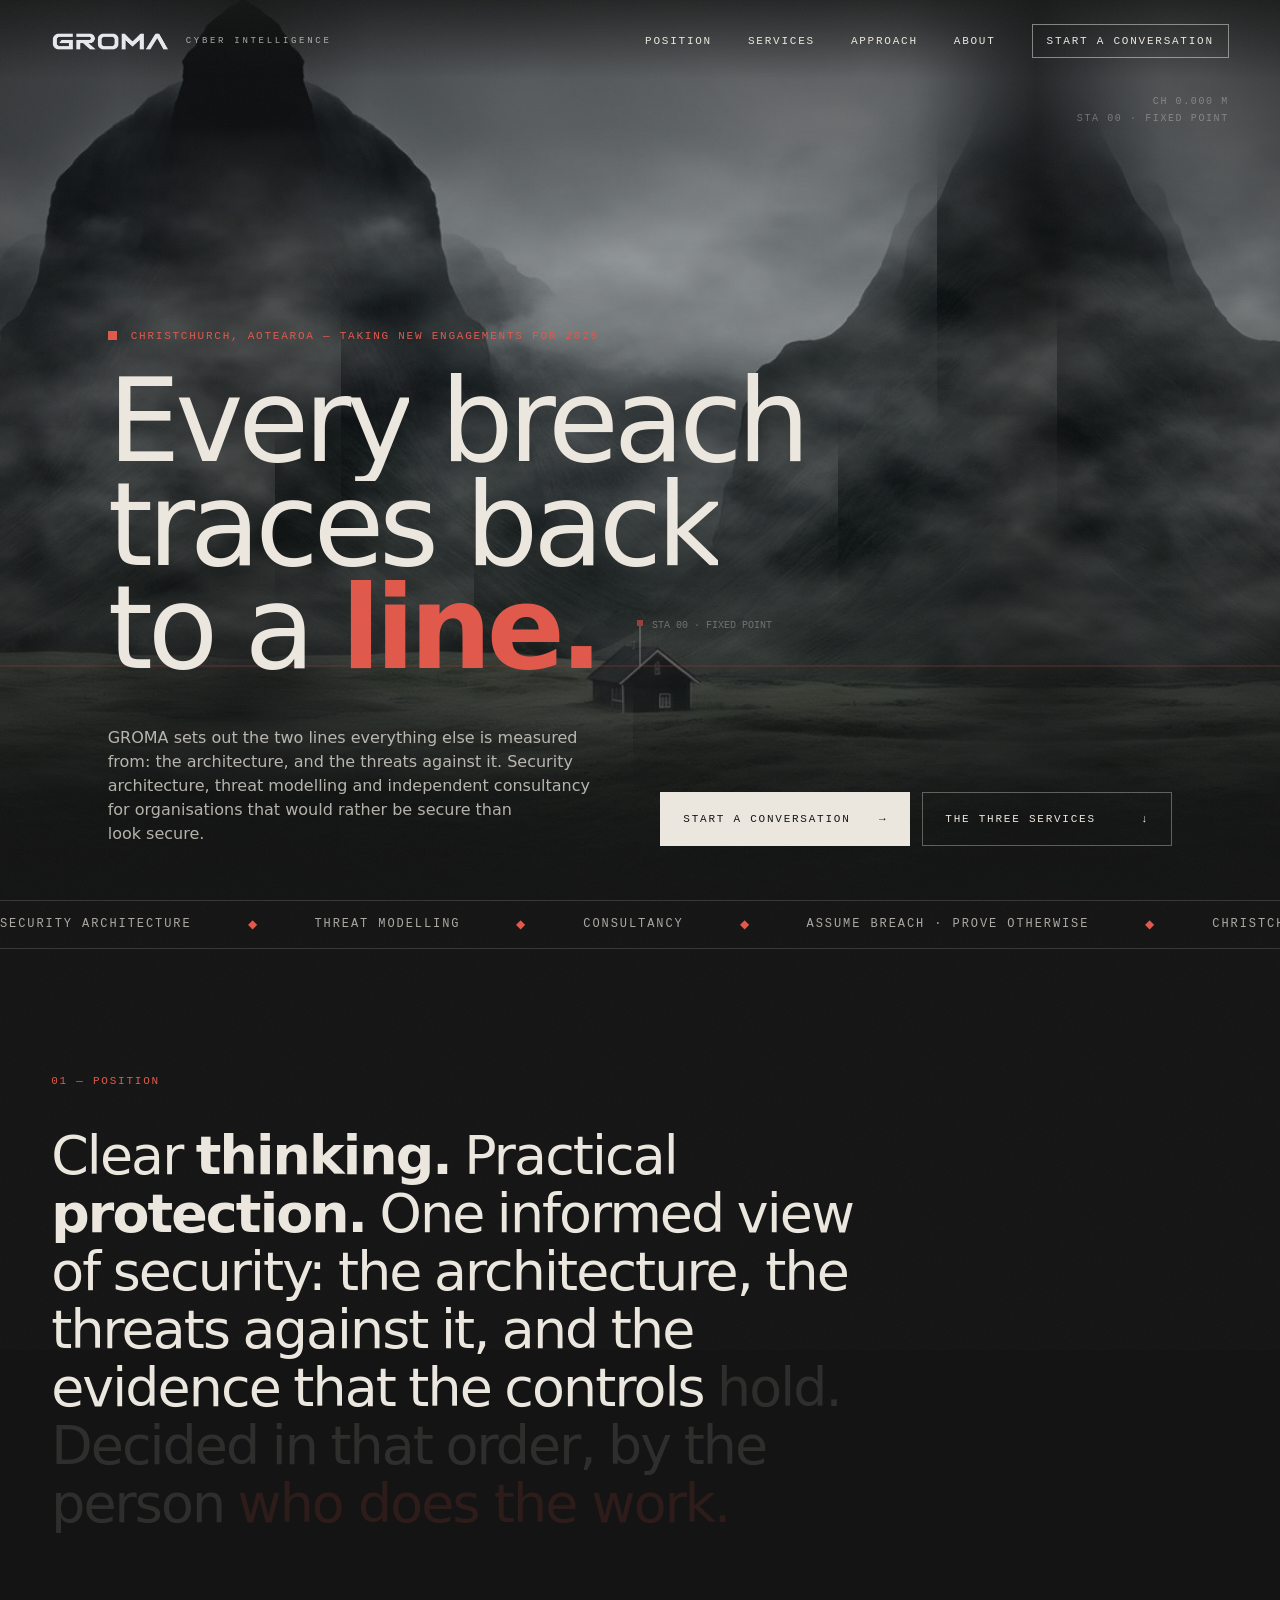
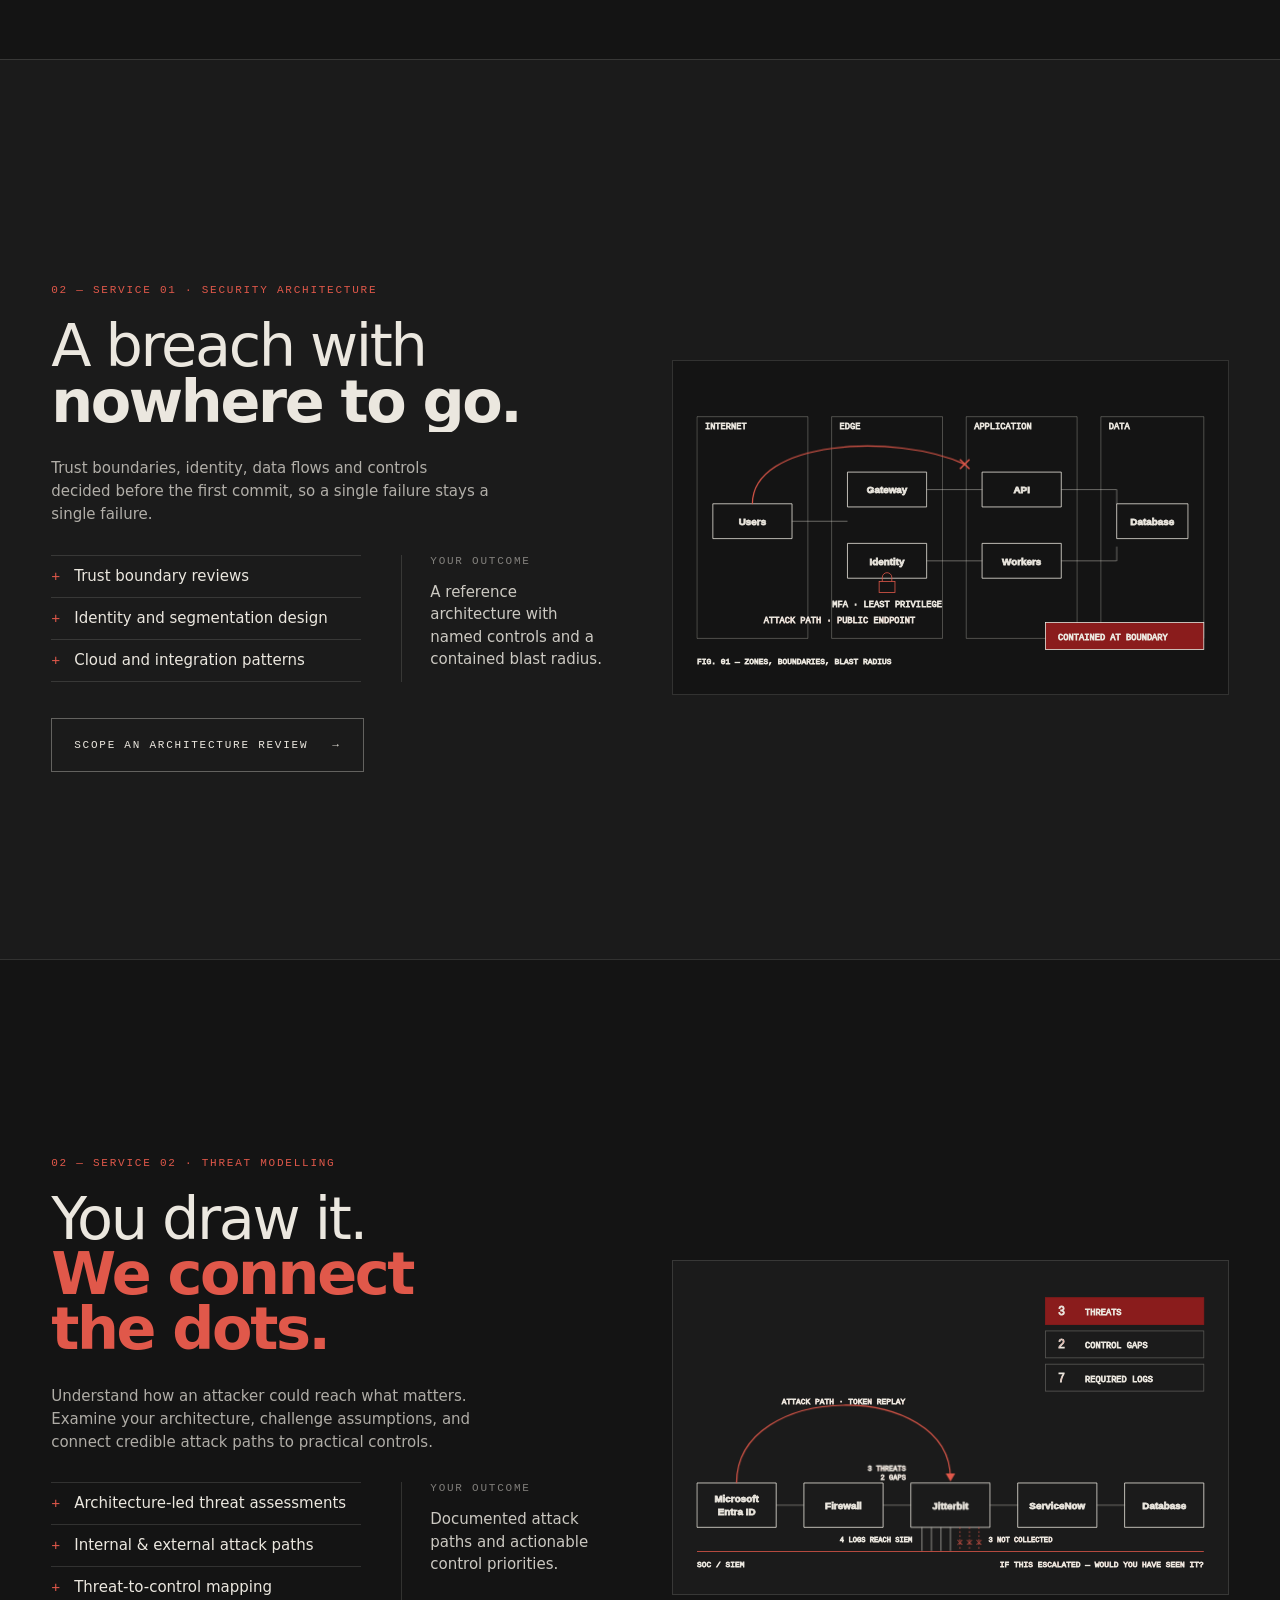
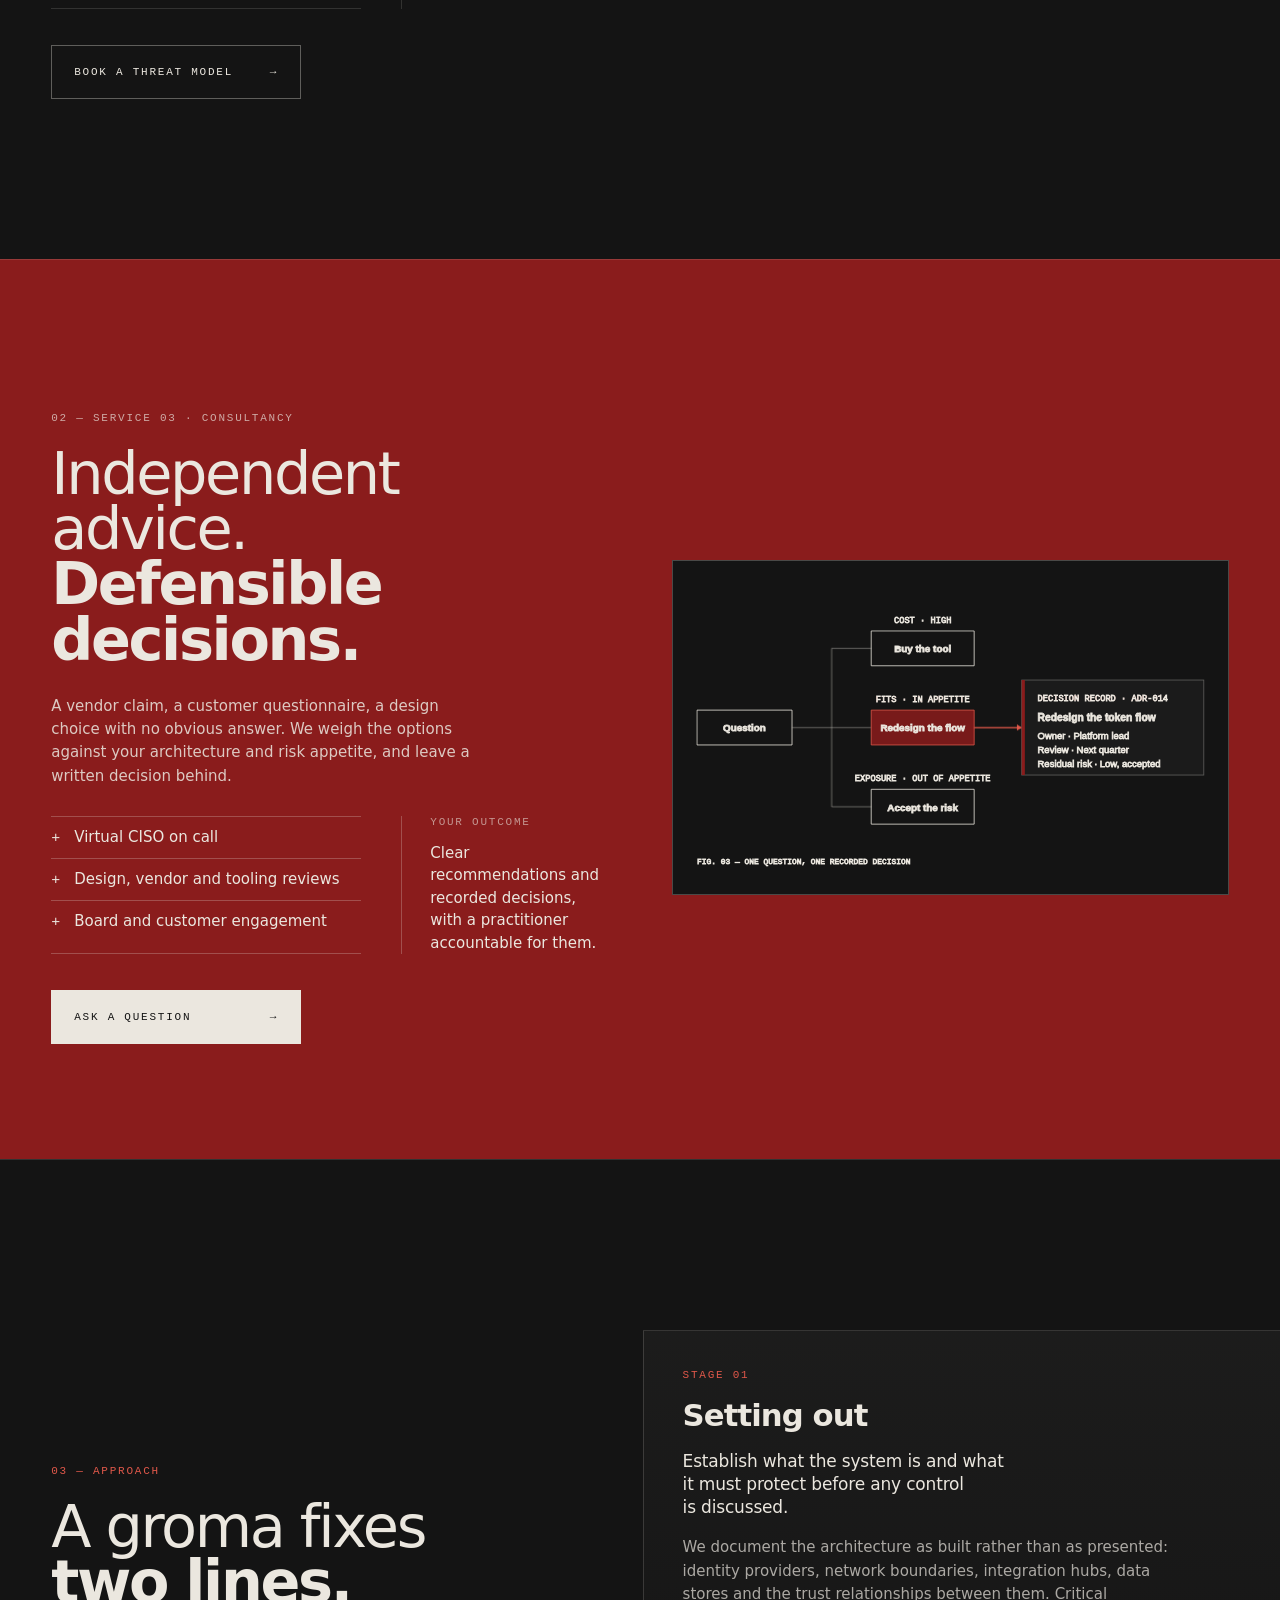
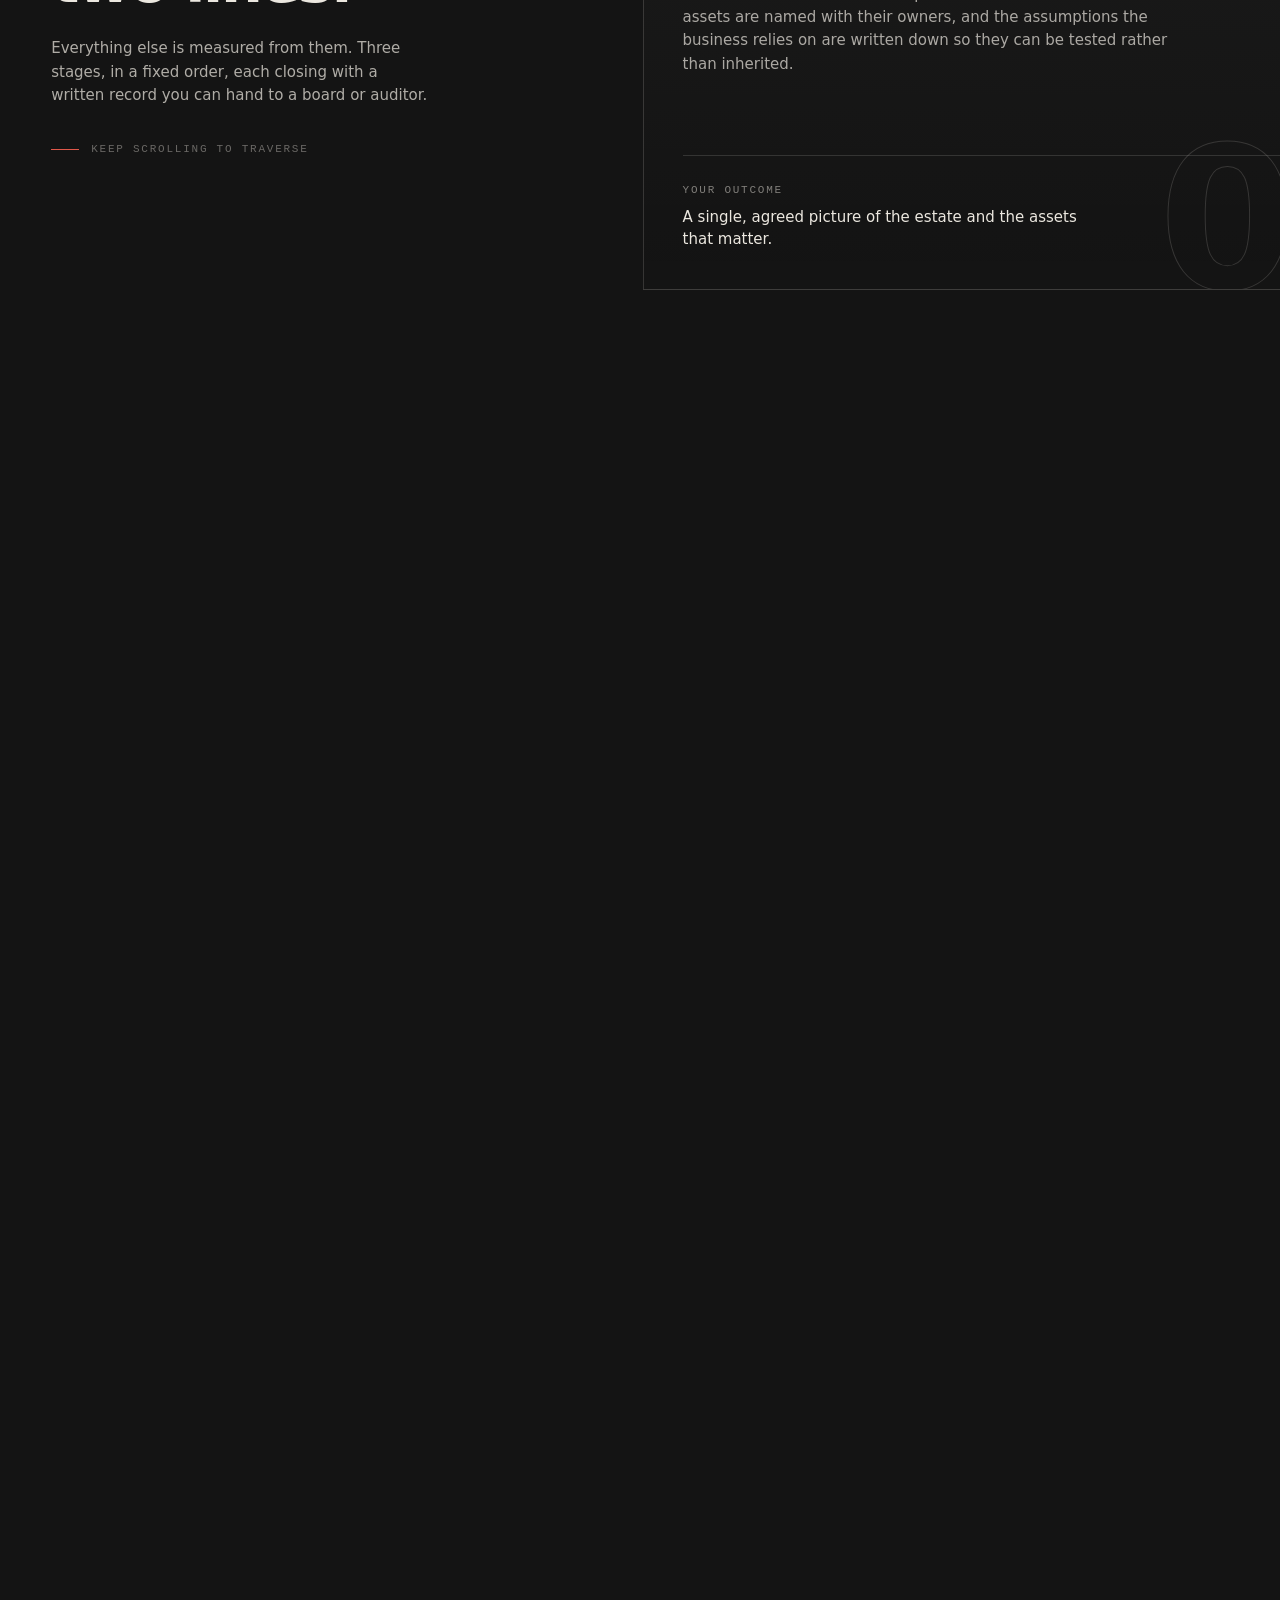
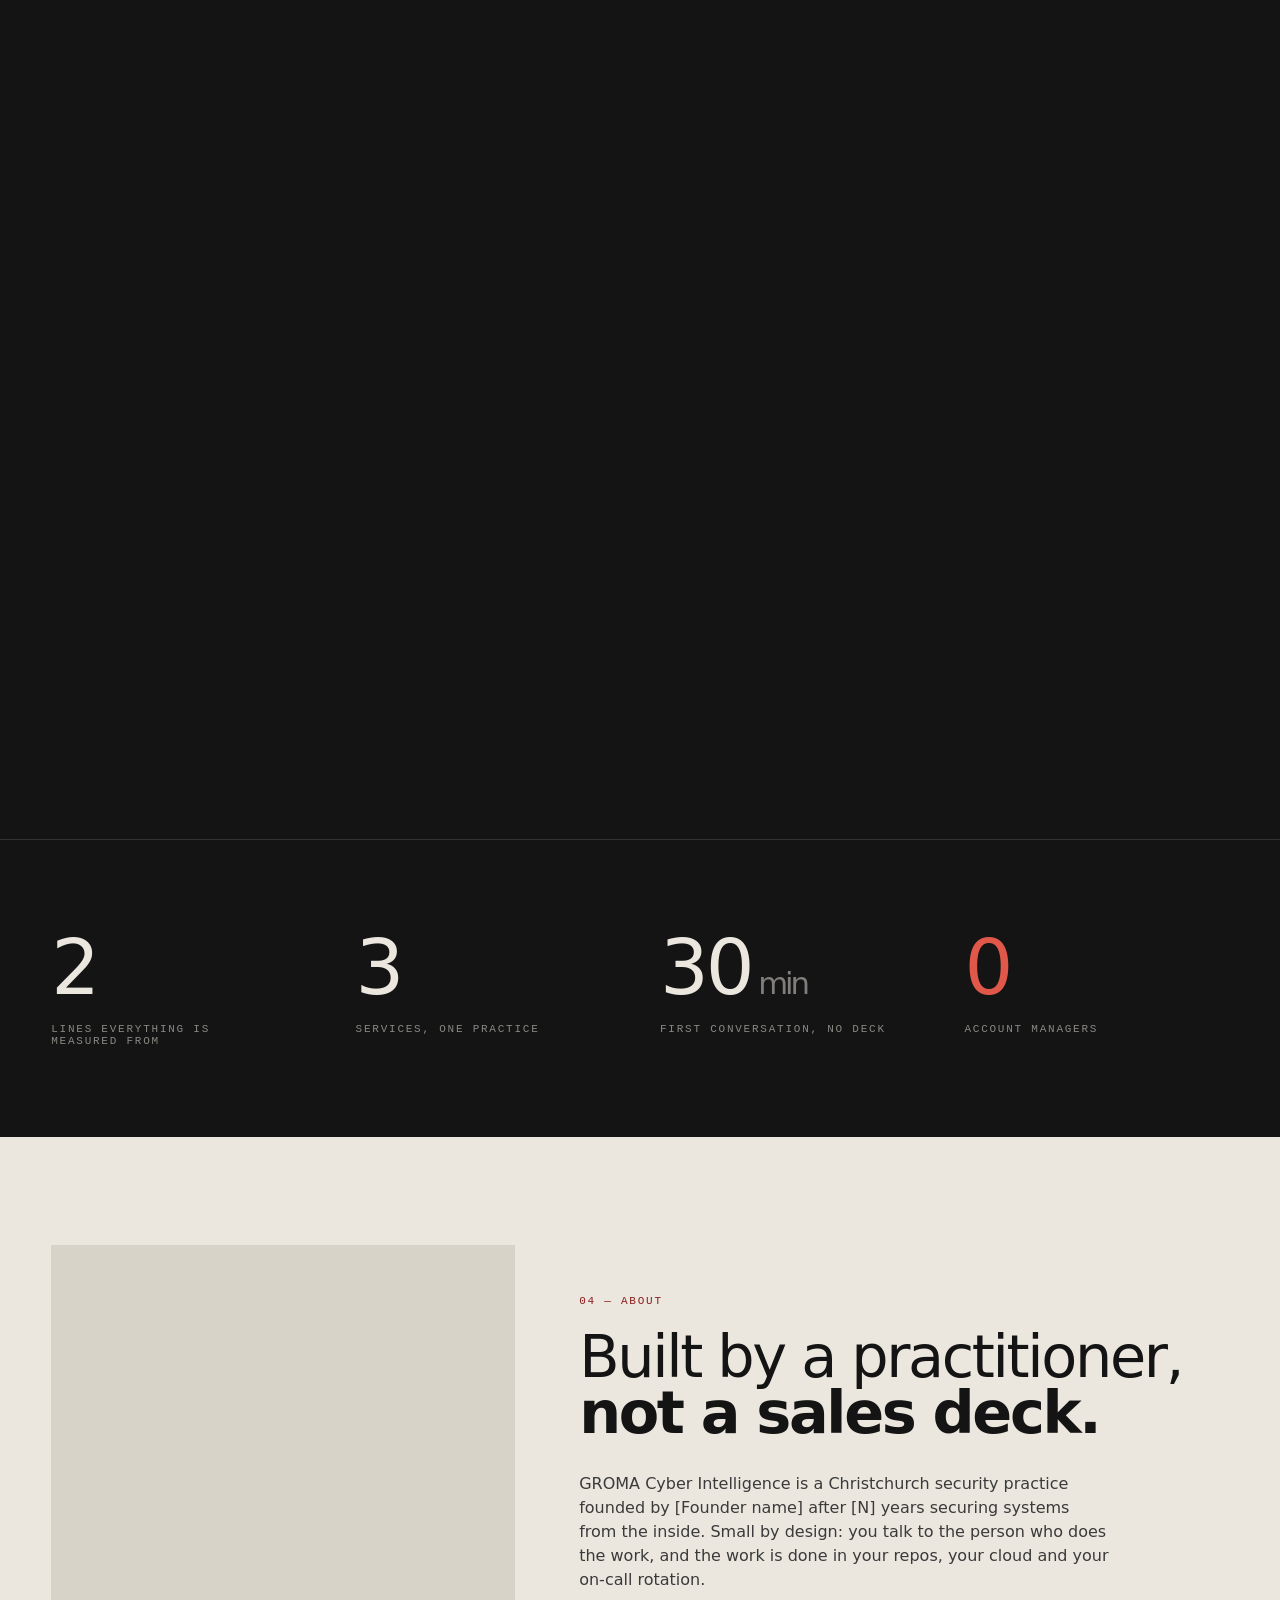
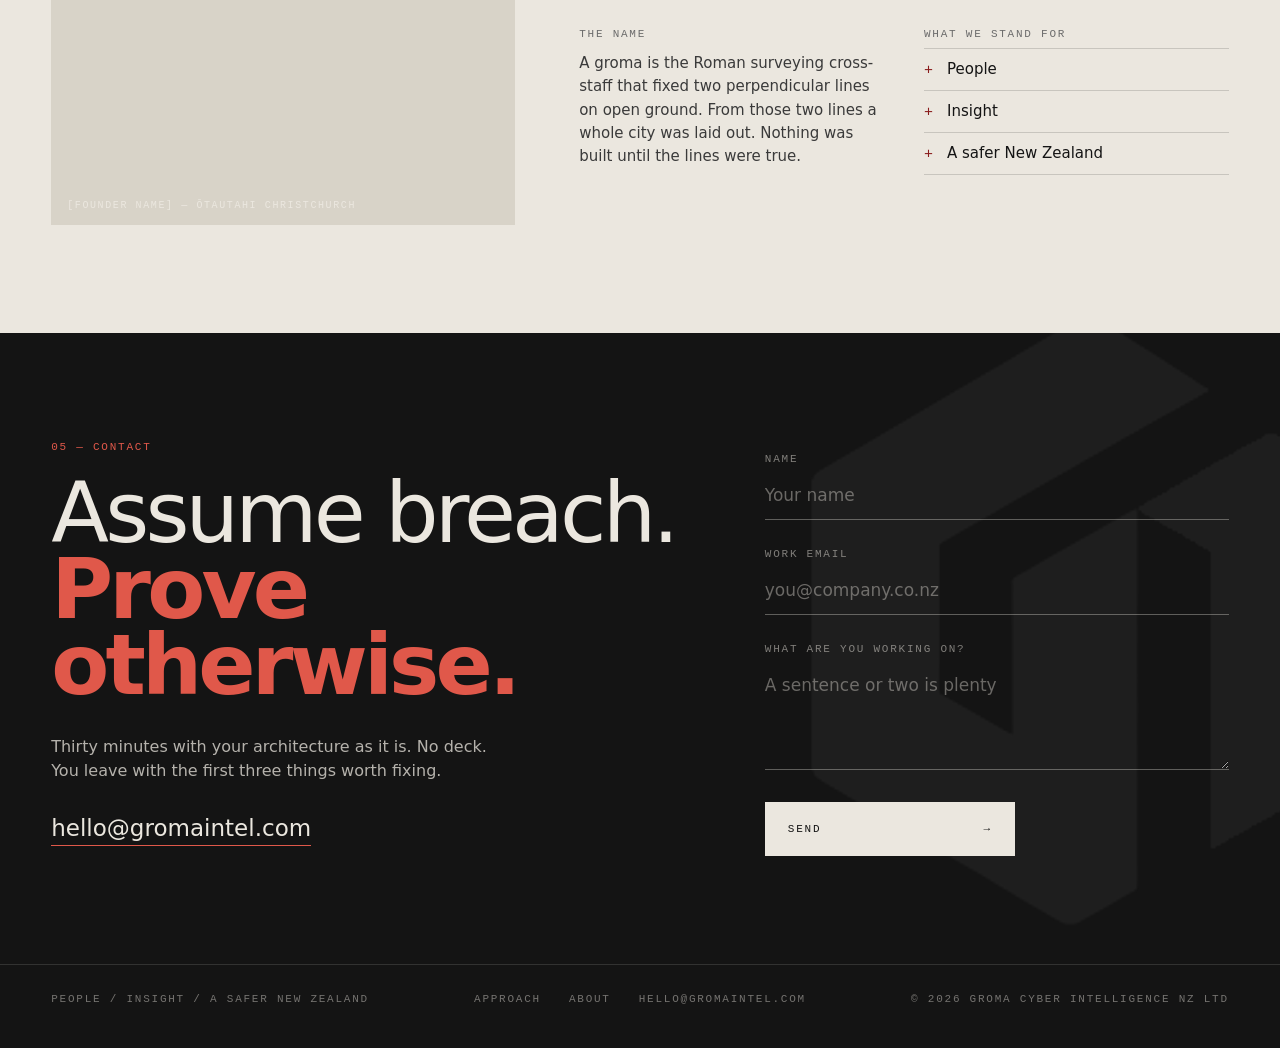
==== index.html @ 9fd39560 "Add files via upload" ====
<!DOCTYPE html>
<html lang="en-NZ">
<head>
<meta charset="utf-8">
<meta name="viewport" content="width=device-width, initial-scale=1">
<meta http-equiv="Content-Security-Policy" content="default-src 'self'; script-src 'self'; style-src 'self' 'unsafe-inline' https://fonts.googleapis.com; font-src https://fonts.gstatic.com; img-src 'self' data:; form-action https://formspree.io; base-uri 'self'; frame-ancestors 'none'">
<title>GROMA Cyber Intelligence — Every breach traces back to a line.</title>
<meta name="description" content="Security architecture, threat modelling and independent security consultancy. Christchurch, Aotearoa.">
<meta property="og:site_name" content="GROMA Cyber Intelligence"><meta property="og:title" content="Every breach traces back to a line."><meta property="og:description" content="Security architecture, threat modelling and independent security consultancy. Christchurch, Aotearoa."><meta property="og:type" content="website"><meta property="og:url" content="https://www.gromaintel.com/">
<link rel="icon" href="data:image/svg+xml,<svg xmlns='http://www.w3.org/2000/svg' viewBox='0 0 100 100'><rect width='100' height='100' fill='%23141414'/><text x='50' y='67' text-anchor='middle' font-family='Arial,sans-serif' font-weight='700' font-size='46' fill='%23e0584a'>G</text></svg>">
<link rel="preconnect" href="https://fonts.googleapis.com"><link rel="preconnect" href="https://fonts.gstatic.com" crossorigin>
<link rel="stylesheet" href="https://fonts.googleapis.com/css2?family=Archivo:wght@300;400;500;700;800&family=IBM+Plex+Mono:wght@400;500&display=swap">


<style>
html{scroll-behavior:auto}
body{margin:0;background:#141414;color:#ebe7df;font-family:"Archivo",system-ui,sans-serif;text-wrap:pretty;-webkit-font-smoothing:antialiased;overflow-x:hidden}
a{color:#ebe7df}a:hover{color:#e0584a}
*{box-sizing:border-box}
::selection{background:#8a1c1c;color:#ebe7df}
.m{font-family:"IBM Plex Mono",ui-monospace,Menlo,monospace;letter-spacing:.16em;text-transform:uppercase;font-size:11px;font-weight:400}
.wrap{max-width:1440px;margin:0 auto;padding:0 clamp(20px,4vw,64px)}
.w{display:inline-block;overflow:hidden;vertical-align:bottom;padding-bottom:.06em;margin-bottom:-.06em}.w>span{display:inline-block;transform:translateY(112%);transition:transform 1.1s cubic-bezier(.2,.8,.2,1) calc(var(--i,0)*.07s + var(--d,0s))}
.is-in .w>span,.g-ready .hero .w>span{transform:none}
[data-rv]{opacity:0;transform:translateY(32px);transition:opacity 1s cubic-bezier(.2,.7,.2,1) var(--d,0s),transform 1s cubic-bezier(.2,.7,.2,1) var(--d,0s)}[data-rv].is-in{opacity:1;transform:none}
.hero [data-rv]{transition-delay:calc(var(--d,0s) + .9s)}.g-ready .hero [data-rv]{opacity:1;transform:none}
.g-ready .hero-cv{opacity:1}
.dr{stroke-dasharray:1200;stroke-dashoffset:1200}.is-in .dr{animation:dr 2s cubic-bezier(.3,.6,.3,1) var(--d,0s) forwards}@keyframes dr{to{stroke-dashoffset:0}}
.pop{opacity:0;transform:translateY(8px)}.is-in .pop{animation:pop .7s cubic-bezier(.2,.7,.2,1) var(--d,0s) forwards}@keyframes pop{to{opacity:1;transform:none}}
.hot{opacity:0}.is-in .hot{animation:hot 2.4s ease-in-out var(--d,0s) infinite}@keyframes hot{0%,100%{opacity:.35}50%{opacity:.9}}
.btn{display:inline-flex;align-items:center;justify-content:space-between;gap:24px;min-width:250px;text-decoration:none;font-family:"IBM Plex Mono",monospace;letter-spacing:.16em;text-transform:uppercase;font-size:11px;padding:20px 22px;position:relative;overflow:hidden;color:#141414;background:#ebe7df;border:1px solid #ebe7df;transition:transform .5s cubic-bezier(.2,.8,.2,1),color .4s}
.btn::before{content:"";position:absolute;inset:0;background:#8a1c1c;transform:translateY(101%);transition:transform .5s cubic-bezier(.2,.8,.2,1)}.btn:hover::before{transform:none}.btn>*{position:relative}.btn:hover{color:#ebe7df}.btn>span:last-child{transition:transform .4s}.btn:hover>span:last-child{transform:translateX(6px)}
.btn.ghost{background:transparent;color:#ebe7df;border-color:rgba(235,231,223,.35)}.btn.ghost:hover{border-color:#8a1c1c}
.btn.ink{background:#141414;color:#ebe7df;border-color:#141414}.btn.ink::before{background:#ebe7df}.btn.ink:hover{color:#141414}
.nav a{text-decoration:none;color:#ebe7df;padding:6px 0;position:relative}.nav a::after{content:"";position:absolute;left:0;right:100%;bottom:0;height:1px;background:#e0584a;transition:right .4s cubic-bezier(.2,.8,.2,1)}.nav a:hover::after{right:0}
.marq{display:flex;gap:56px;white-space:nowrap;width:max-content;animation:marq 40s linear infinite}@keyframes marq{to{transform:translateX(-50%)}}
.intro{position:fixed;inset:0;z-index:100;background:#141414;display:grid;place-items:center;animation:intro-out .8s cubic-bezier(.7,0,.2,1) 1.9s forwards;pointer-events:none}@keyframes intro-out{to{transform:translateY(-100%);visibility:hidden}}
.intro i{position:absolute;background:#e0584a}.intro .h{left:0;right:0;top:50%;height:1px;transform-origin:left;animation:sx 1.2s cubic-bezier(.7,0,.2,1) .2s both}.intro .v{top:0;bottom:0;left:50%;width:1px;transform-origin:top;animation:sy 1.2s cubic-bezier(.7,0,.2,1) .5s both}@keyframes sx{from{transform:scaleX(0)}}@keyframes sy{from{transform:scaleY(0)}}
.intro span{animation:fade .6s .9s both}@keyframes fade{from{opacity:0}}
.cursor{position:fixed;left:0;top:0;width:28px;height:28px;margin:-14px 0 0 -14px;border:1px solid #e0584a;border-radius:50%;pointer-events:none;z-index:90;opacity:0;transition:width .3s,height .3s,margin .3s,background .3s,opacity .3s;mix-blend-mode:difference}.cursor.is-on{width:56px;height:56px;margin:-28px 0 0 -28px;background:rgba(224,88,74,.25)}
.hero-bg{opacity:0;transition:opacity 2.4s 1.4s;animation:kb 40s ease-in-out infinite alternate}.g-ready .hero-bg{opacity:1}.hero-cv{position:absolute;inset:0;width:100%;height:100%;opacity:0;transition:opacity 2.4s 1.8s}@keyframes kb{to{transform:scale(1.08) translateY(-1.5%)}}
.scrub span{display:inline-block;margin-right:.25em;opacity:clamp(.12,calc(var(--p,0)*var(--n) - var(--i)),1);color:#ebe7df;transition:none}
.svc{position:sticky;top:0;min-height:100vh;display:grid;grid-template-columns:minmax(0,6fr) minmax(0,6fr);gap:clamp(32px,5vw,80px);align-items:center;padding:clamp(96px,12vh,140px) clamp(20px,4vw,64px) clamp(56px,8vh,96px);border-top:1px solid rgba(235,231,223,.14)}
.card{position:relative;transition:transform .6s cubic-bezier(.2,.7,.2,1);transform-style:preserve-3d}.card::after{content:"";position:absolute;inset:0;background:radial-gradient(420px circle at var(--mx,50%) var(--my,50%),rgba(224,88,74,.16),transparent 50%);opacity:0;transition:opacity .5s;pointer-events:none}.card:hover::after{opacity:1}
.li{display:flex;gap:14px;align-items:baseline;padding:11px 0;border-top:1px solid rgba(235,231,223,.14);font-size:15px}.li span:first-child{color:#e0584a;font-family:"IBM Plex Mono",monospace}
.chalk .li{border-top-color:rgba(20,20,20,.16)}
.strip{height:320vh;position:relative}.strip>div{position:sticky;top:0;height:100vh;overflow:hidden;display:flex;align-items:center}.track{display:flex;gap:clamp(20px,2.5vw,40px);padding:0 clamp(20px,4vw,64px);will-change:transform}
.ap{flex:0 0 min(78vw,760px);border:1px solid rgba(235,231,223,.16);padding:clamp(28px,3vw,44px);background:linear-gradient(180deg,rgba(235,231,223,.04),transparent);min-height:min(70vh,560px);display:flex;flex-direction:column;position:relative;overflow:hidden;transition:border-color .5s}.ap:hover{border-color:#e0584a}
.ap .n{position:absolute;right:-8px;bottom:-30px;font-weight:800;font-size:clamp(160px,22vh,260px);line-height:1;letter-spacing:-.06em;color:transparent;-webkit-text-stroke:1px rgba(235,231,223,.16);user-select:none}
.in{width:100%;background:transparent;border:0;border-bottom:1px solid rgba(235,231,223,.35);padding:14px 0;font:inherit;font-size:17px;color:#ebe7df;outline:none;transition:border-color .3s}.in:focus{border-bottom-color:#e0584a}.in::placeholder{color:rgba(235,231,223,.4)}
.grain{position:fixed;inset:-50%;width:200%;height:200%;pointer-events:none;z-index:80;opacity:.05;will-change:transform;background-image:url("data:image/svg+xml,%3Csvg xmlns='http://www.w3.org/2000/svg' width='160' height='160'%3E%3Cfilter id='n'%3E%3CfeTurbulence type='fractalNoise' baseFrequency='.9' numOctaves='2' stitchTiles='stitch'/%3E%3CfeColorMatrix values='0 0 0 0 1 0 0 0 0 1 0 0 0 0 1 0 0 0 .6 0'/%3E%3C/filter%3E%3Crect width='100%25' height='100%25' filter='url(%23n)'/%3E%3C/svg%3E");animation:grain 1.6s steps(4) infinite}@keyframes grain{0%{transform:translate(0,0)}20%{transform:translate(-3%,2%)}40%{transform:translate(2%,-4%)}60%{transform:translate(-4%,-1%)}80%{transform:translate(3%,3%)}100%{transform:translate(0,0)}}
@keyframes pulse{0%,100%{box-shadow:0 0 0 0 rgba(224,88,74,.55)}70%{box-shadow:0 0 0 12px rgba(224,88,74,0)}}
@keyframes spin{to{transform:rotate(360deg)}}
@media (max-width:900px){.two{grid-template-columns:1fr!important}.svc{grid-template-columns:1fr;position:relative;min-height:auto;padding-top:64px}.nav{display:none!important}.strip{height:auto}.strip>div{position:static;height:auto;display:block}.track{flex-direction:column;transform:none!important;padding:0 20px}.ap{flex:none;min-height:auto}.hero h1{font-size:clamp(44px,12vw,80px)!important}.cursor{display:none}}
@media (prefers-reduced-motion:reduce){*{animation:none!important;transition:none!important}[data-rv],.w>span{opacity:1;transform:none}.intro{display:none}.scrub span{opacity:1}}
</style>

</head>
<body>
<div class="intro" aria-hidden="true"><i class="h"></i><i class="v"></i><span class="m" style="color:#e0584a;background:#141414;padding:8px 14px;position:relative">Setting out</span></div>
<div class="cursor" data-cursor aria-hidden="true"></div>
<div class="grain" aria-hidden="true"></div>
<div data-progress style="position:fixed;left:0;top:0;height:2px;width:100%;background:#e0584a;transform:scaleX(0);transform-origin:left;z-index:60;pointer-events:none"></div>

<header style="position:fixed;top:0;left:0;right:0;z-index:50;background:linear-gradient(180deg,rgba(20,20,20,.7),rgba(20,20,20,0))" data-screen-label="Nav">
  <div class="wrap" style="display:flex;align-items:center;justify-content:space-between;gap:40px;padding-top:24px;padding-bottom:20px">
    <a href="#top" style="display:inline-flex;align-items:center;gap:14px;text-decoration:none;color:#ebe7df"><img src="assets/groma-light.png" alt="GROMA" style="height:20px;width:auto;display:block"><span class="m" style="font-size:9px;letter-spacing:.3em;opacity:.7">Cyber Intelligence</span></a>
    <nav class="nav m" style="display:flex;gap:36px;align-items:center"><a href="#position">Position</a><a href="#services">Services</a><a href="#approach">Approach</a><a href="#about">About</a><a href="#contact" style="border:1px solid rgba(235,231,223,.5);padding:10px 14px">Start a conversation</a></nav>
  </div>
</header>

<section id="top" class="hero" style="position:relative;min-height:100vh;display:grid;align-content:end;overflow:hidden" data-screen-label="Hero">
  <div class="hero-bg" aria-hidden="true" style="position:absolute;inset:-4%;width:108%;height:108%;background:#0e1010 url('assets/hero-valley.png') center 45%/cover no-repeat;filter:saturate(.5) brightness(.8)"></div>
  <canvas class="hero-cv" data-hero-canvas aria-hidden="true"></canvas>
  <div style="position:absolute;inset:0;background:linear-gradient(180deg,rgba(20,20,20,.5),rgba(20,20,20,.05) 30%,rgba(20,20,20,.1) 55%,rgba(20,20,20,.92) 100%);pointer-events:none"></div>
  <div class="wrap" style="position:relative;padding-bottom:clamp(40px,6vh,72px);padding-top:140px;pointer-events:none">
    <p class="m" data-rv style="margin:0;color:#e0584a;display:flex;align-items:center;gap:14px;pointer-events:auto"><span style="width:9px;height:9px;background:#e0584a;animation:pulse 2.2s ease-out infinite;flex:none"></span>Christchurch, Aotearoa — Taking new engagements for 2026</p>
    <h1 style="margin:28px 0 0;font-weight:300;font-size:clamp(52px,9vw,168px);line-height:.9;letter-spacing:-.045em;max-width:12ch"><span class="w"><span style="--i:0">Every</span></span> <span class="w"><span style="--i:1">breach</span></span><br><span class="w"><span style="--i:2">traces</span></span> <span class="w"><span style="--i:3">back</span></span><br><span class="w"><span style="--i:4">to a</span></span> <span class="w"><span style="--i:5;font-weight:800;color:#e0584a">line.</span></span></h1>
    <div class="two" style="display:grid;grid-template-columns:minmax(0,1fr) auto;gap:32px 64px;align-items:end;margin-top:clamp(32px,5vh,56px);pointer-events:auto">
      <p data-rv style="--d:.15s;margin:0;max-width:48ch;font-size:clamp(16px,1.25vw,20px);line-height:1.5;color:rgba(235,231,223,.75)">GROMA sets out the two lines everything else is measured from: the architecture, and the threats against it. Security architecture, threat modelling and independent consultancy for organisations that would rather be secure than look secure.</p>
      <div data-rv style="--d:.3s;display:flex;gap:12px;flex-wrap:wrap"><a href="#contact" class="btn" data-magnet><span>Start a conversation</span><span>→</span></a><a href="#services" class="btn ghost" data-magnet><span>The three services</span><span>↓</span></a></div>
    </div>
  </div>
  <div class="m" style="position:absolute;right:clamp(20px,4vw,64px);top:96px;display:flex;flex-direction:column;align-items:flex-end;gap:6px;color:rgba(235,231,223,.35);pointer-events:none;font-size:10px"><span data-hud-ch>CH 0.000 m</span><span>STA 00 · Fixed point</span></div>
</section>

<div style="border-top:1px solid rgba(235,231,223,.16);border-bottom:1px solid rgba(235,231,223,.16);overflow:hidden;padding:16px 0" data-screen-label="Ticker"><div class="marq m" style="color:rgba(235,231,223,.7);font-size:12px"><span>Security Architecture</span><span style="color:#e0584a">◆</span><span>Threat Modelling</span><span style="color:#e0584a">◆</span><span>Consultancy</span><span style="color:#e0584a">◆</span><span>Assume breach · Prove otherwise</span><span style="color:#e0584a">◆</span><span>Christchurch · Aotearoa</span><span style="color:#e0584a">◆</span><span>Security Architecture</span><span style="color:#e0584a">◆</span><span>Threat Modelling</span><span style="color:#e0584a">◆</span><span>Consultancy</span><span style="color:#e0584a">◆</span><span>Assume breach · Prove otherwise</span><span style="color:#e0584a">◆</span><span>Christchurch · Aotearoa</span><span style="color:#e0584a">◆</span></div></div>

<section id="position" class="wrap" style="padding-top:clamp(96px,14vh,180px);padding-bottom:clamp(96px,14vh,180px)" data-screen-label="Position">
  <p class="m" data-rv style="margin:0 0 40px;color:#e0584a">01 — Position</p>
  <p class="scrub" data-scrub style="--n:30;margin:0;font-weight:300;font-size:clamp(30px,4.2vw,74px);line-height:1.08;letter-spacing:-.035em;max-width:24ch"><span style="--i:0">Clear</span><span style="--i:1;font-weight:700">thinking.</span><span style="--i:2">Practical</span><span style="--i:3;font-weight:700">protection.</span><span style="--i:4">One</span><span style="--i:5">informed</span><span style="--i:6">view</span><span style="--i:7">of</span><span style="--i:8">security:</span><span style="--i:9">the</span><span style="--i:10">architecture,</span><span style="--i:11">the</span><span style="--i:12">threats</span><span style="--i:13">against</span><span style="--i:14">it,</span><span style="--i:15">and</span><span style="--i:16">the</span><span style="--i:17">evidence</span><span style="--i:18">that</span><span style="--i:19">the</span><span style="--i:20">controls</span><span style="--i:21">hold.</span><span style="--i:22">Decided</span><span style="--i:23">in</span><span style="--i:24">that</span><span style="--i:25">order,</span><span style="--i:26">by</span><span style="--i:27">the</span><span style="--i:28">person</span><span style="--i:29;color:#e0584a">who does the work.</span></p>
</section>

<section id="services" style="position:relative" data-screen-label="Services">
  <div class="svc" style="background:#1b1b1b" data-rv>
    <div style="position:relative;z-index:1">
      <p class="m" style="margin:0;color:#e0584a">02 — Service 01 · Security Architecture</p>
      <h2 style="margin:22px 0 0;font-weight:300;font-size:clamp(34px,4.6vw,84px);line-height:.94;letter-spacing:-.04em"><span class="w"><span style="--i:0">A breach with</span></span><br><span class="w"><span style="--i:1;font-weight:800">nowhere to go.</span></span></h2>
      <p style="margin:28px 0 0;max-width:46ch;font-size:clamp(15px,1.15vw,18px);line-height:1.55;color:rgba(235,231,223,.72)">Trust boundaries, identity, data flows and controls decided before the first commit, so a single failure stays a single failure.</p>
      <div class="two" style="display:grid;grid-template-columns:minmax(0,3fr) minmax(0,2fr);gap:0 40px;margin-top:28px;font-size:15px">
        <div style="border-bottom:1px solid rgba(235,231,223,.14)"><div class="li"><span>+</span><span>Trust boundary reviews</span></div><div class="li"><span>+</span><span>Identity and segmentation design</span></div><div class="li"><span>+</span><span>Cloud and integration patterns</span></div></div>
        <div style="border-left:1px solid rgba(235,231,223,.14);padding-left:28px"><p class="m" style="margin:0;color:rgba(235,231,223,.5)">Your outcome</p><p style="margin:14px 0 0;line-height:1.5;color:rgba(235,231,223,.85)">A reference architecture with named controls and a contained blast radius.</p></div>
      </div>
      <a href="#contact" class="btn ghost" data-magnet style="margin-top:36px"><span>Scope an architecture review</span><span>→</span></a>
    </div>
    <div class="card" data-tilt style="padding:24px;border:1px solid rgba(235,231,223,.14);background:#141414">
      <svg viewBox="0 0 640 360" style="width:100%;display:block;overflow:visible" fill="none" stroke="#ebe7df" stroke-width="1" font-family="Archivo,sans-serif" font-weight="600" font-size="12.5" aria-label="Layered zones; an attack from a public endpoint is contained at the application boundary">
        <g class="pop" style="--d:.2s"><rect x="0" y="40" width="140" height="280" class="dr" stroke="rgba(235,231,223,.35)" stroke-dasharray="4 4"></rect><text x="10" y="56" fill="rgba(235,231,223,.5)" font-family="IBM Plex Mono,monospace" font-size="11" font-weight="400">INTERNET</text></g>
        <g class="pop" style="--d:.5s"><rect x="170" y="40" width="140" height="280" class="dr" stroke="rgba(235,231,223,.35)" stroke-dasharray="4 4"></rect><text x="180" y="56" fill="rgba(235,231,223,.5)" font-family="IBM Plex Mono,monospace" font-size="11" font-weight="400">EDGE</text></g>
        <g class="pop" style="--d:.8s"><rect x="340" y="40" width="140" height="280" class="dr" stroke="rgba(235,231,223,.35)" stroke-dasharray="4 4"></rect><text x="350" y="56" fill="rgba(235,231,223,.5)" font-family="IBM Plex Mono,monospace" font-size="11" font-weight="400">APPLICATION</text></g>
        <g class="pop" style="--d:1.1s"><rect x="510" y="40" width="130" height="280" class="dr" stroke="rgba(235,231,223,.35)" stroke-dasharray="4 4"></rect><text x="520" y="56" fill="rgba(235,231,223,.5)" font-family="IBM Plex Mono,monospace" font-size="11" font-weight="400">DATA</text></g>
        <g class="pop" style="--d:1.4s"><rect x="20" y="150" width="100" height="44" class="dr"></rect><text x="70" y="177" text-anchor="middle" fill="#ebe7df">Users</text></g>
        <g class="pop" style="--d:1.7s"><rect x="190" y="110" width="100" height="44" class="dr"></rect><text x="240" y="137" text-anchor="middle" fill="#ebe7df">Gateway</text></g>
        <g class="pop" style="--d:2s"><rect x="190" y="200" width="100" height="44" class="dr"></rect><text x="240" y="227" text-anchor="middle" fill="#ebe7df">Identity</text></g>
        <g class="pop" style="--d:2.3s"><rect x="360" y="110" width="100" height="44" class="dr"></rect><text x="410" y="137" text-anchor="middle" fill="#ebe7df">API</text></g>
        <g class="pop" style="--d:2.6s"><rect x="360" y="200" width="100" height="44" class="dr"></rect><text x="410" y="227" text-anchor="middle" fill="#ebe7df">Workers</text></g>
        <g class="pop" style="--d:2.9s"><rect x="530" y="150" width="90" height="44" class="dr"></rect><text x="575" y="177" text-anchor="middle" fill="#ebe7df">Database</text></g>
        <path d="M120 172h70M290 132h70M290 222h70M460 132h70v18M460 222h70v-18" class="dr" stroke="rgba(235,231,223,.5)" style="--d:3.2s"></path>
        <g class="pop" style="--d:4.4s"><rect x="230" y="248" width="20" height="14" fill="#141414" stroke="#e0584a"></rect><path d="M234 248v-5a6 6 0 0 1 12 0v5" stroke="#e0584a"></path><text x="240" y="280" text-anchor="middle" fill="rgba(235,231,223,.6)" font-family="IBM Plex Mono,monospace" font-size="11" font-weight="400">MFA · LEAST PRIVILEGE</text></g>
        <path d="M70 150C70 70 250 60 338 100" class="dr" stroke="#e0584a" stroke-width="1.5" style="--d:4.8s"></path>
        <g class="pop" style="--d:6s"><path d="M332 94l12 12M344 94l-12 12" stroke="#e0584a" stroke-width="2"></path><rect x="339" y="40" width="2" height="280" fill="#e0584a" stroke="none" class="hot" style="--d:6s"></rect></g>
        <text x="180" y="300" text-anchor="middle" fill="#e0584a" font-family="IBM Plex Mono,monospace" font-size="11" font-weight="400" class="pop" style="--d:5.4s">ATTACK PATH · PUBLIC ENDPOINT</text>
        <g class="pop" style="--d:6.6s"><rect x="440" y="300" width="200" height="34" fill="#8a1c1c"></rect><text x="456" y="322" fill="#ebe7df" font-family="IBM Plex Mono,monospace" font-size="11" font-weight="500">CONTAINED AT BOUNDARY</text></g>
        <text x="0" y="352" fill="rgba(235,231,223,.45)" font-family="IBM Plex Mono,monospace" font-size="10" font-weight="400">FIG. 01 — ZONES, BOUNDARIES, BLAST RADIUS</text>
      </svg>
    </div>
  </div>

  <div class="svc" style="background:#141414" data-rv>
    <div style="position:relative;z-index:1">
      <p class="m" style="margin:0;color:#e0584a">02 — Service 02 · Threat Modelling</p>
      <h2 style="margin:22px 0 0;font-weight:300;font-size:clamp(34px,4.6vw,84px);line-height:.94;letter-spacing:-.04em"><span class="w"><span style="--i:0">You draw it.</span></span><br><span class="w"><span style="--i:1;font-weight:800;color:#e0584a">We connect the dots.</span></span></h2>
      <p style="margin:28px 0 0;max-width:46ch;font-size:clamp(15px,1.15vw,18px);line-height:1.55;color:rgba(235,231,223,.72)">Understand how an attacker could reach what matters. Examine your architecture, challenge assumptions, and connect credible attack paths to practical controls.</p>
      <div class="two" style="display:grid;grid-template-columns:minmax(0,3fr) minmax(0,2fr);gap:0 40px;margin-top:28px;font-size:15px">
        <div style="border-bottom:1px solid rgba(235,231,223,.14)"><div class="li"><span>+</span><span>Architecture-led threat assessments</span></div><div class="li"><span>+</span><span>Internal &amp; external attack paths</span></div><div class="li"><span>+</span><span>Threat-to-control mapping</span></div></div>
        <div style="border-left:1px solid rgba(235,231,223,.14);padding-left:28px"><p class="m" style="margin:0;color:rgba(235,231,223,.5)">Your outcome</p><p style="margin:14px 0 0;line-height:1.5;color:rgba(235,231,223,.85)">Documented attack paths and actionable control priorities.</p></div>
      </div>
      <a href="#contact" class="btn ghost" data-magnet style="margin-top:36px"><span>Book a threat model</span><span>→</span></a>
    </div>
    <div class="card" data-tilt style="padding:24px;border:1px solid rgba(235,231,223,.14);background:#1b1b1b">
      <svg viewBox="0 0 640 360" style="width:100%;display:block;overflow:visible" fill="none" stroke="#ebe7df" stroke-width="1" font-family="Archivo,sans-serif" font-weight="600" font-size="12.5" aria-label="Five systems; an attack path arcs into the integration hub; four of seven logs reach the SIEM">
        <g class="pop" style="--d:.2s"><rect x="0" y="250" width="100" height="56" class="dr"></rect><text x="50" y="274" text-anchor="middle" fill="#ebe7df">Microsoft</text><text x="50" y="291" text-anchor="middle" fill="#ebe7df">Entra ID</text></g>
        <g class="pop" style="--d:.6s"><rect x="135" y="250" width="100" height="56" class="dr"></rect><text x="185" y="283" text-anchor="middle" fill="#ebe7df">Firewall</text></g>
        <g class="pop" style="--d:1s"><rect x="270" y="250" width="100" height="56" class="dr"></rect><rect x="270" y="250" width="100" height="56" class="hot" fill="#8a1c1c" stroke="#e0584a" style="--d:5s"></rect><text x="320" y="283" text-anchor="middle" fill="#ebe7df">Jitterbit</text><text x="264" y="234" text-anchor="end" fill="#e0584a" font-family="IBM Plex Mono,monospace" font-size="9" font-weight="400" class="pop" style="--d:5.2s">3 THREATS</text><text x="264" y="246" text-anchor="end" fill="#e0584a" font-family="IBM Plex Mono,monospace" font-size="9" font-weight="400" class="pop" style="--d:5.3s">2 GAPS</text></g>
        <g class="pop" style="--d:1.4s"><rect x="405" y="250" width="100" height="56" class="dr"></rect><text x="455" y="283" text-anchor="middle" fill="#ebe7df">ServiceNow</text></g>
        <g class="pop" style="--d:1.8s"><rect x="540" y="250" width="100" height="56" class="dr"></rect><text x="590" y="283" text-anchor="middle" fill="#ebe7df">Database</text></g>
        <path d="M100 278h35M235 278h35M370 278h35M505 278h35" class="dr" stroke="rgba(235,231,223,.5)" style="--d:2.2s"></path>
        <path d="M50 250C50 120 320 120 320 244" class="dr" stroke="#e0584a" stroke-width="1.5" style="--d:3.4s"></path>
        <path d="M314 238l6 10 6-10z" fill="#e0584a" stroke="none" class="pop" style="--d:4.8s"></path>
        <text x="185" y="150" text-anchor="middle" fill="#e0584a" font-family="IBM Plex Mono,monospace" font-size="10" font-weight="400" class="pop" style="--d:5s">ATTACK PATH · TOKEN REPLAY</text>
        <g class="pop" style="--d:5.2s"><rect x="440" y="16" width="200" height="34" fill="#8a1c1c" stroke="#8a1c1c"></rect><text x="456" y="38" fill="#ebe7df" font-family="IBM Plex Mono,monospace" font-size="15" font-weight="500">3</text><text x="490" y="38" fill="#ebe7df" font-family="IBM Plex Mono,monospace" font-size="11" font-weight="400">THREATS</text></g>
        <g class="pop" style="--d:5.6s"><rect x="440" y="58" width="200" height="34" fill="#1b1b1b" stroke="rgba(235,231,223,.3)"></rect><text x="456" y="80" fill="#e0584a" font-family="IBM Plex Mono,monospace" font-size="15" font-weight="500">2</text><text x="490" y="80" fill="#ebe7df" font-family="IBM Plex Mono,monospace" font-size="11" font-weight="400">CONTROL GAPS</text></g>
        <g class="pop" style="--d:6s"><rect x="440" y="100" width="200" height="34" fill="#1b1b1b" stroke="rgba(235,231,223,.3)"></rect><text x="456" y="122" fill="#e0584a" font-family="IBM Plex Mono,monospace" font-size="15" font-weight="500">7</text><text x="490" y="122" fill="#ebe7df" font-family="IBM Plex Mono,monospace" font-size="11" font-weight="400">REQUIRED LOGS</text></g>
        <g class="pop" style="--d:6.4s"><path d="M284 306v30M296 306v30M308 306v30M320 306v30" stroke="#ebe7df" stroke-opacity=".7"></path><path d="M332 306v30M344 306v30M356 306v30" stroke="#e0584a" stroke-dasharray="2 3"></path><path d="M329 322l6 6M335 322l-6 6M341 322l6 6M347 322l-6 6M353 322l6 6M359 322l-6 6" stroke="#e0584a" stroke-width="1.2"></path></g>
        <g class="pop" style="--d:7.2s"><text x="272" y="325" text-anchor="end" fill="rgba(235,231,223,.7)" font-family="IBM Plex Mono,monospace" font-size="9" font-weight="400">4 LOGS REACH SIEM</text><text x="368" y="325" fill="#e0584a" font-family="IBM Plex Mono,monospace" font-size="9" font-weight="400">3 NOT COLLECTED</text></g>
        <g class="pop" style="--d:6.8s"><rect x="0" y="336" width="640" height="1" fill="#e0584a" stroke="none"></rect><text x="0" y="356" fill="#ebe7df" font-family="IBM Plex Mono,monospace" font-size="10" font-weight="500">SOC / SIEM</text><text x="640" y="356" text-anchor="end" fill="#e0584a" font-family="IBM Plex Mono,monospace" font-size="10" font-weight="500">IF THIS ESCALATED — WOULD YOU HAVE SEEN IT?</text></g>
      </svg>
    </div>
  </div>

  <div class="svc" style="background:#8a1c1c" data-rv>
    <div style="position:relative;z-index:1">
      <p class="m" style="margin:0;color:rgba(235,231,223,.7)">02 — Service 03 · Consultancy</p>
      <h2 style="margin:22px 0 0;font-weight:300;font-size:clamp(34px,4.6vw,84px);line-height:.94;letter-spacing:-.04em"><span class="w"><span style="--i:0">Independent advice.</span></span><br><span class="w"><span style="--i:1;font-weight:800">Defensible decisions.</span></span></h2>
      <p style="margin:28px 0 0;max-width:46ch;font-size:clamp(15px,1.15vw,18px);line-height:1.55;color:rgba(235,231,223,.85)">A vendor claim, a customer questionnaire, a design choice with no obvious answer. We weigh the options against your architecture and risk appetite, and leave a written decision behind.</p>
      <div class="two" style="display:grid;grid-template-columns:minmax(0,3fr) minmax(0,2fr);gap:0 40px;margin-top:28px;font-size:15px">
        <div style="border-bottom:1px solid rgba(235,231,223,.25)"><div class="li" style="border-top-color:rgba(235,231,223,.25)"><span style="color:#ebe7df">+</span><span>Virtual CISO on call</span></div><div class="li" style="border-top-color:rgba(235,231,223,.25)"><span style="color:#ebe7df">+</span><span>Design, vendor and tooling reviews</span></div><div class="li" style="border-top-color:rgba(235,231,223,.25)"><span style="color:#ebe7df">+</span><span>Board and customer engagement</span></div></div>
        <div style="border-left:1px solid rgba(235,231,223,.25);padding-left:28px"><p class="m" style="margin:0;color:rgba(235,231,223,.6)">Your outcome</p><p style="margin:14px 0 0;line-height:1.5">Clear recommendations and recorded decisions, with a practitioner accountable for them.</p></div>
      </div>
      <a href="#contact" class="btn" data-magnet style="margin-top:36px"><span>Ask a question</span><span>→</span></a>
    </div>
    <div class="card" data-tilt style="padding:24px;border:1px solid rgba(235,231,223,.25);background:#141414">
      <svg viewBox="0 0 640 360" style="width:100%;display:block;overflow:visible" fill="none" stroke="#ebe7df" stroke-width="1" font-family="Archivo,sans-serif" font-weight="600" font-size="12.5" aria-label="A question branches into three options; one is chosen and recorded as a decision">
        <g class="pop" style="--d:.2s"><rect x="0" y="158" width="120" height="44" class="dr"></rect><text x="60" y="185" text-anchor="middle" fill="#ebe7df">Question</text></g>
        <path d="M120 180h50M170 180v-100h50M170 180h50M170 180v100h50" class="dr" stroke="rgba(235,231,223,.5)" style="--d:.9s"></path>
        <g class="pop" style="--d:1.6s"><rect x="220" y="58" width="130" height="44" class="dr"></rect><text x="285" y="85" text-anchor="middle" fill="#ebe7df">Buy the tool</text></g>
        <g class="pop" style="--d:1.9s"><rect x="220" y="158" width="130" height="44" class="dr" stroke="#e0584a" fill="#8a1c1c" fill-opacity=".85"></rect><text x="285" y="185" text-anchor="middle" fill="#ebe7df">Redesign the flow</text></g>
        <g class="pop" style="--d:2.2s"><rect x="220" y="258" width="130" height="44" class="dr"></rect><text x="285" y="285" text-anchor="middle" fill="#ebe7df">Accept the risk</text></g>
        <g class="pop" style="--d:3s"><text x="285" y="48" text-anchor="middle" fill="rgba(235,231,223,.55)" font-family="IBM Plex Mono,monospace" font-size="11" font-weight="400">COST · HIGH</text><text x="285" y="148" text-anchor="middle" fill="#e0584a" font-family="IBM Plex Mono,monospace" font-size="11" font-weight="400">FITS · IN APPETITE</text><text x="285" y="248" text-anchor="middle" fill="rgba(235,231,223,.55)" font-family="IBM Plex Mono,monospace" font-size="11" font-weight="400">EXPOSURE · OUT OF APPETITE</text></g>
        <path d="M350 180h60" class="dr" stroke="#e0584a" stroke-width="1.5" style="--d:3.6s"></path>
        <path d="M404 176l6 4-6 4z" fill="#e0584a" stroke="none" class="pop" style="--d:4.2s"></path>
        <g class="pop" style="--d:4.4s"><rect x="410" y="120" width="230" height="120" fill="#1b1b1b" stroke="rgba(235,231,223,.35)"></rect><rect x="410" y="120" width="4" height="120" fill="#8a1c1c" stroke="none"></rect><text x="430" y="146" fill="#e0584a" font-family="IBM Plex Mono,monospace" font-size="11" font-weight="500">DECISION RECORD · ADR-014</text><text x="430" y="172" fill="#ebe7df" font-size="13">Redesign the token flow</text><text x="430" y="194" fill="rgba(235,231,223,.7)" font-size="12" font-weight="400">Owner · Platform lead</text><text x="430" y="212" fill="rgba(235,231,223,.7)" font-size="12" font-weight="400">Review · Next quarter</text><text x="430" y="230" fill="rgba(235,231,223,.7)" font-size="12" font-weight="400">Residual risk · Low, accepted</text></g>
        <text x="0" y="352" fill="rgba(235,231,223,.45)" font-family="IBM Plex Mono,monospace" font-size="10" font-weight="400">FIG. 03 — ONE QUESTION, ONE RECORDED DECISION</text>
      </svg>
    </div>
  </div>
</section>

<section id="approach" class="strip" data-strip style="background:#141414;border-top:1px solid rgba(235,231,223,.14)" data-screen-label="Approach">
  <div>
    <div class="track" data-track>
      <div style="flex:0 0 min(70vw,560px);display:flex;flex-direction:column;justify-content:center;padding-right:clamp(20px,4vw,64px)" data-rv>
        <p class="m" style="margin:0;color:#e0584a">03 — Approach</p>
        <h2 style="margin:22px 0 0;font-weight:300;font-size:clamp(36px,4.6vw,84px);line-height:.94;letter-spacing:-.04em">A groma fixes<br><strong style="font-weight:800">two lines.</strong></h2>
        <p style="margin:28px 0 0;max-width:40ch;font-size:clamp(15px,1.15vw,18px);line-height:1.55;color:rgba(235,231,223,.72)">Everything else is measured from them. Three stages, in a fixed order, each closing with a written record you can hand to a board or auditor.</p>
        <p class="m" style="margin:36px 0 0;color:rgba(235,231,223,.4);display:flex;align-items:center;gap:12px"><span style="width:28px;height:1px;background:#e0584a"></span>Keep scrolling to traverse</p>
      </div>
      <article class="ap" data-rv style="--d:.1s">
        <p class="m" style="margin:0;color:#e0584a">Stage 01</p>
        <h3 style="margin:18px 0 0;font-weight:700;font-size:clamp(26px,2.4vw,40px);letter-spacing:-.03em;line-height:1.05">Setting out</h3>
        <p style="margin:18px 0 0;font-size:clamp(17px,1.3vw,22px);line-height:1.35;letter-spacing:-.01em;max-width:34ch">Establish what the system is and what it must protect before any control is discussed.</p>
        <p style="margin:18px 0 0;max-width:52ch;font-size:15px;line-height:1.55;color:rgba(235,231,223,.7)">We document the architecture as built rather than as presented: identity providers, network boundaries, integration hubs, data stores and the trust relationships between them. Critical assets are named with their owners, and the assumptions the business relies on are written down so they can be tested rather than inherited.</p>
        <div style="margin-top:auto;padding-top:28px;border-top:1px solid rgba(235,231,223,.14)"><p class="m" style="margin:0;color:rgba(235,231,223,.5)">Your outcome</p><p style="margin:10px 0 0;font-size:15px;line-height:1.5;max-width:46ch">A single, agreed picture of the estate and the assets that matter.</p></div>
        <span class="n" aria-hidden="true">01</span>
      </article>
      <article class="ap" data-rv style="--d:.2s">
        <p class="m" style="margin:0;color:#e0584a">Stage 02</p>
        <h3 style="margin:18px 0 0;font-weight:700;font-size:clamp(26px,2.4vw,40px);letter-spacing:-.03em;line-height:1.05">The threat model</h3>
        <p style="margin:18px 0 0;font-size:clamp(17px,1.3vw,22px);line-height:1.35;letter-spacing:-.01em;max-width:34ch">Trace how an adversary would move through that picture, and rank what you find.</p>
        <p style="margin:18px 0 0;max-width:52ch;font-size:15px;line-height:1.55;color:rgba(235,231,223,.7)">Threats are modelled against the real architecture, not a generic catalogue. Each credible path is followed from entry to foothold to objective, assessed for likelihood and blast radius, and mapped to the specific control that would break it. The result is a short, defensible list rather than a long one.</p>
        <div style="margin-top:auto;padding-top:28px;border-top:1px solid rgba(235,231,223,.14)"><p class="m" style="margin:0;color:rgba(235,231,223,.5)">Your outcome</p><p style="margin:10px 0 0;font-size:15px;line-height:1.5;max-width:46ch">Documented attack paths and control priorities your engineers can schedule.</p></div>
        <span class="n" aria-hidden="true">02</span>
      </article>
      <article class="ap" data-rv style="--d:.3s">
        <p class="m" style="margin:0;color:#e0584a">Stage 03</p>
        <h3 style="margin:18px 0 0;font-weight:700;font-size:clamp(26px,2.4vw,40px);letter-spacing:-.03em;line-height:1.05">The evidence standard</h3>
        <p style="margin:18px 0 0;font-size:clamp(17px,1.3vw,22px);line-height:1.35;letter-spacing:-.01em;max-width:34ch">A control only counts when it has been exercised and observed.</p>
        <p style="margin:18px 0 0;max-width:52ch;font-size:15px;line-height:1.55;color:rgba(235,231,223,.7)">Detections are tested against the modelled techniques. Required logs are confirmed to reach the SOC or SIEM with the fields needed to investigate, and gaps are recorded as findings rather than assumptions. Results are written for a board or auditor to read without translation.</p>
        <div style="margin-top:auto;padding-top:28px;border-top:1px solid rgba(235,231,223,.14)"><p class="m" style="margin:0;color:rgba(235,231,223,.5)">Your outcome</p><p style="margin:10px 0 0;font-size:15px;line-height:1.5;max-width:46ch">Verifiable proof of which controls hold, which do not, and what closes the difference.</p></div>
        <span class="n" aria-hidden="true">03</span>
      </article>
      <div style="flex:0 0 clamp(20px,4vw,64px)"></div>
    </div>
  </div>
</section>

<section class="wrap" style="padding-top:clamp(72px,10vh,140px);padding-bottom:clamp(72px,10vh,140px);border-top:1px solid rgba(235,231,223,.14);display:grid;grid-template-columns:repeat(auto-fit,minmax(200px,1fr));gap:40px" data-screen-label="Numbers">
  <div data-rv><p style="margin:0;font-weight:300;font-size:clamp(56px,6vw,112px);line-height:1;letter-spacing:-.04em"><span data-count="2">0</span></p><p class="m" style="margin:16px 0 0;color:rgba(235,231,223,.55)">Lines everything is measured from</p></div>
  <div data-rv style="--d:.1s"><p style="margin:0;font-weight:300;font-size:clamp(56px,6vw,112px);line-height:1;letter-spacing:-.04em"><span data-count="3">0</span></p><p class="m" style="margin:16px 0 0;color:rgba(235,231,223,.55)">Services, one practice</p></div>
  <div data-rv style="--d:.2s"><p style="margin:0;font-weight:300;font-size:clamp(56px,6vw,112px);line-height:1;letter-spacing:-.04em"><span data-count="30">0</span><span style="font-size:.4em;color:rgba(235,231,223,.5)"> min</span></p><p class="m" style="margin:16px 0 0;color:rgba(235,231,223,.55)">First conversation, no deck</p></div>
  <div data-rv style="--d:.3s"><p style="margin:0;font-weight:300;font-size:clamp(56px,6vw,112px);line-height:1;letter-spacing:-.04em;color:#e0584a"><span data-count="0">0</span></p><p class="m" style="margin:16px 0 0;color:rgba(235,231,223,.55)">Account managers</p></div>
</section>

<section id="about" class="chalk" style="background:#ebe7df;color:#141414;overflow:hidden" data-screen-label="About">
  <div class="wrap two" style="display:grid;grid-template-columns:minmax(0,5fr) minmax(0,7fr);gap:clamp(32px,5vw,80px);padding-top:clamp(80px,12vh,160px);padding-bottom:clamp(80px,12vh,160px);align-items:center">
    <figure data-rv style="margin:0;position:relative;aspect-ratio:4/5;overflow:hidden;background:#d8d3c8"><img data-parallax="-60" src="assets/photo-jacket.png" alt="Founder facing the Christchurch skyline at dusk, black and white" style="position:absolute;inset:-12% 0;width:100%;height:124%;object-fit:cover;filter:grayscale(1) contrast(1.05)"><figcaption class="m" style="position:absolute;left:16px;bottom:14px;color:#ebe7df;font-size:10px">[Founder name] — Ōtautahi Christchurch</figcaption></figure>
    <div>
      <p class="m" data-rv style="margin:0;color:#8a1c1c">04 — About</p>
      <h2 data-rv style="--d:.1s;margin:22px 0 0;font-weight:300;font-size:clamp(36px,4.6vw,84px);line-height:.94;letter-spacing:-.04em">Built by a practitioner,<br><strong style="font-weight:800">not a sales deck.</strong></h2>
      <p data-rv style="--d:.2s;margin:32px 0 0;max-width:52ch;font-size:clamp(16px,1.25vw,20px);line-height:1.5;color:#3a3a3a">GROMA Cyber Intelligence is a Christchurch security practice founded by [Founder name] after [N] years securing systems from the inside. Small by design: you talk to the person who does the work, and the work is done in your repos, your cloud and your on-call rotation.</p>
      <div data-rv class="two" style="--d:.3s;display:grid;grid-template-columns:repeat(2,minmax(0,1fr));gap:0 40px;margin-top:36px;font-size:15px">
        <div><p class="m" style="margin:0;color:#6b6b6b">The name</p><p style="margin:12px 0 0;line-height:1.55;color:#3a3a3a">A groma is the Roman surveying cross-staff that fixed two perpendicular lines on open ground. From those two lines a whole city was laid out. Nothing was built until the lines were true.</p></div>
        <div><p class="m" style="margin:0;color:#6b6b6b">What we stand for</p><div style="margin-top:8px;border-bottom:1px solid rgba(20,20,20,.16)"><div class="li"><span style="color:#8a1c1c">+</span><span>People</span></div><div class="li"><span style="color:#8a1c1c">+</span><span>Insight</span></div><div class="li"><span style="color:#8a1c1c">+</span><span>A safer New Zealand</span></div></div></div>
      </div>
    </div>
  </div>
</section>

<section id="contact" style="position:relative;overflow:hidden;background:#141414" data-screen-label="Contact">
  <div aria-hidden="true" style="position:absolute;right:-8%;top:-10%;width:min(48vw,680px);aspect-ratio:240/265;--m:url('assets/mark-amber.png') center/contain no-repeat;-webkit-mask:var(--m);mask:var(--m);background:rgba(235,231,223,.05);pointer-events:none"></div>
  <div class="wrap two" style="display:grid;grid-template-columns:minmax(0,7fr) minmax(0,5fr);gap:clamp(32px,5vw,80px);padding-top:clamp(80px,12vh,160px);padding-bottom:clamp(80px,12vh,160px);align-items:start;position:relative">
    <div>
      <p class="m" data-rv style="margin:0;color:#e0584a">05 — Contact</p>
      <h2 data-rv style="--d:.1s;margin:22px 0 0;font-weight:300;font-size:clamp(44px,6.6vw,128px);line-height:.9;letter-spacing:-.045em">Assume breach.<br><strong style="font-weight:800;color:#e0584a">Prove otherwise.</strong></h2>
      <p data-rv style="--d:.2s;margin:32px 0 0;max-width:44ch;font-size:clamp(16px,1.25vw,20px);line-height:1.5;color:rgba(235,231,223,.75)">Thirty minutes with your architecture as it is. No deck. You leave with the first three things worth fixing.</p>
      <a data-rv href="mailto:hello@gromaintel.com" style="--d:.3s;display:inline-block;margin-top:32px;font-size:clamp(20px,1.8vw,30px);font-weight:500;text-decoration:none;border-bottom:1px solid #e0584a;padding-bottom:4px">hello@gromaintel.com</a>
    </div>
    <form data-rv action="https://formspree.io/f/YOUR_FORM_ID" method="POST" style="--d:.2s;display:grid;gap:28px;margin:0;padding-top:12px">
      <label style="display:block"><span class="m" style="display:block;color:rgba(235,231,223,.5);margin-bottom:6px">Name</span><input class="in" name="name" type="text" placeholder="Your name"></label>
      <label style="display:block"><span class="m" style="display:block;color:rgba(235,231,223,.5);margin-bottom:6px">Work email</span><input class="in" name="email" type="email" placeholder="you@company.co.nz"></label>
      <label style="display:block"><span class="m" style="display:block;color:rgba(235,231,223,.5);margin-bottom:6px">What are you working on?</span><textarea class="in" name="message" rows="4" placeholder="A sentence or two is plenty" style="resize:vertical"></textarea></label>
      <input type="hidden" name="_subject" value="New enquiry via gromaintel.com">
      <button class="btn" type="submit" data-magnet style="cursor:pointer;justify-self:start"><span>Send</span><span>→</span></button>
    </form>
  </div>
</section>

<footer class="wrap m" style="display:flex;justify-content:space-between;gap:24px;flex-wrap:wrap;padding-top:28px;padding-bottom:36px;border-top:1px solid rgba(235,231,223,.14);color:rgba(235,231,223,.45)" data-screen-label="Footer"><span>People / Insight / A Safer New Zealand</span><span style="display:flex;gap:28px;flex-wrap:wrap"><a href="#approach" style="text-decoration:none;color:inherit">Approach</a><a href="#about" style="text-decoration:none;color:inherit">About</a><a href="mailto:hello@gromaintel.com" style="text-decoration:none;color:inherit">hello@gromaintel.com</a></span><span>© 2026 GROMA Cyber Intelligence NZ Ltd</span></footer>

<script src="groma-site.js" defer></script>
</body>
</html>
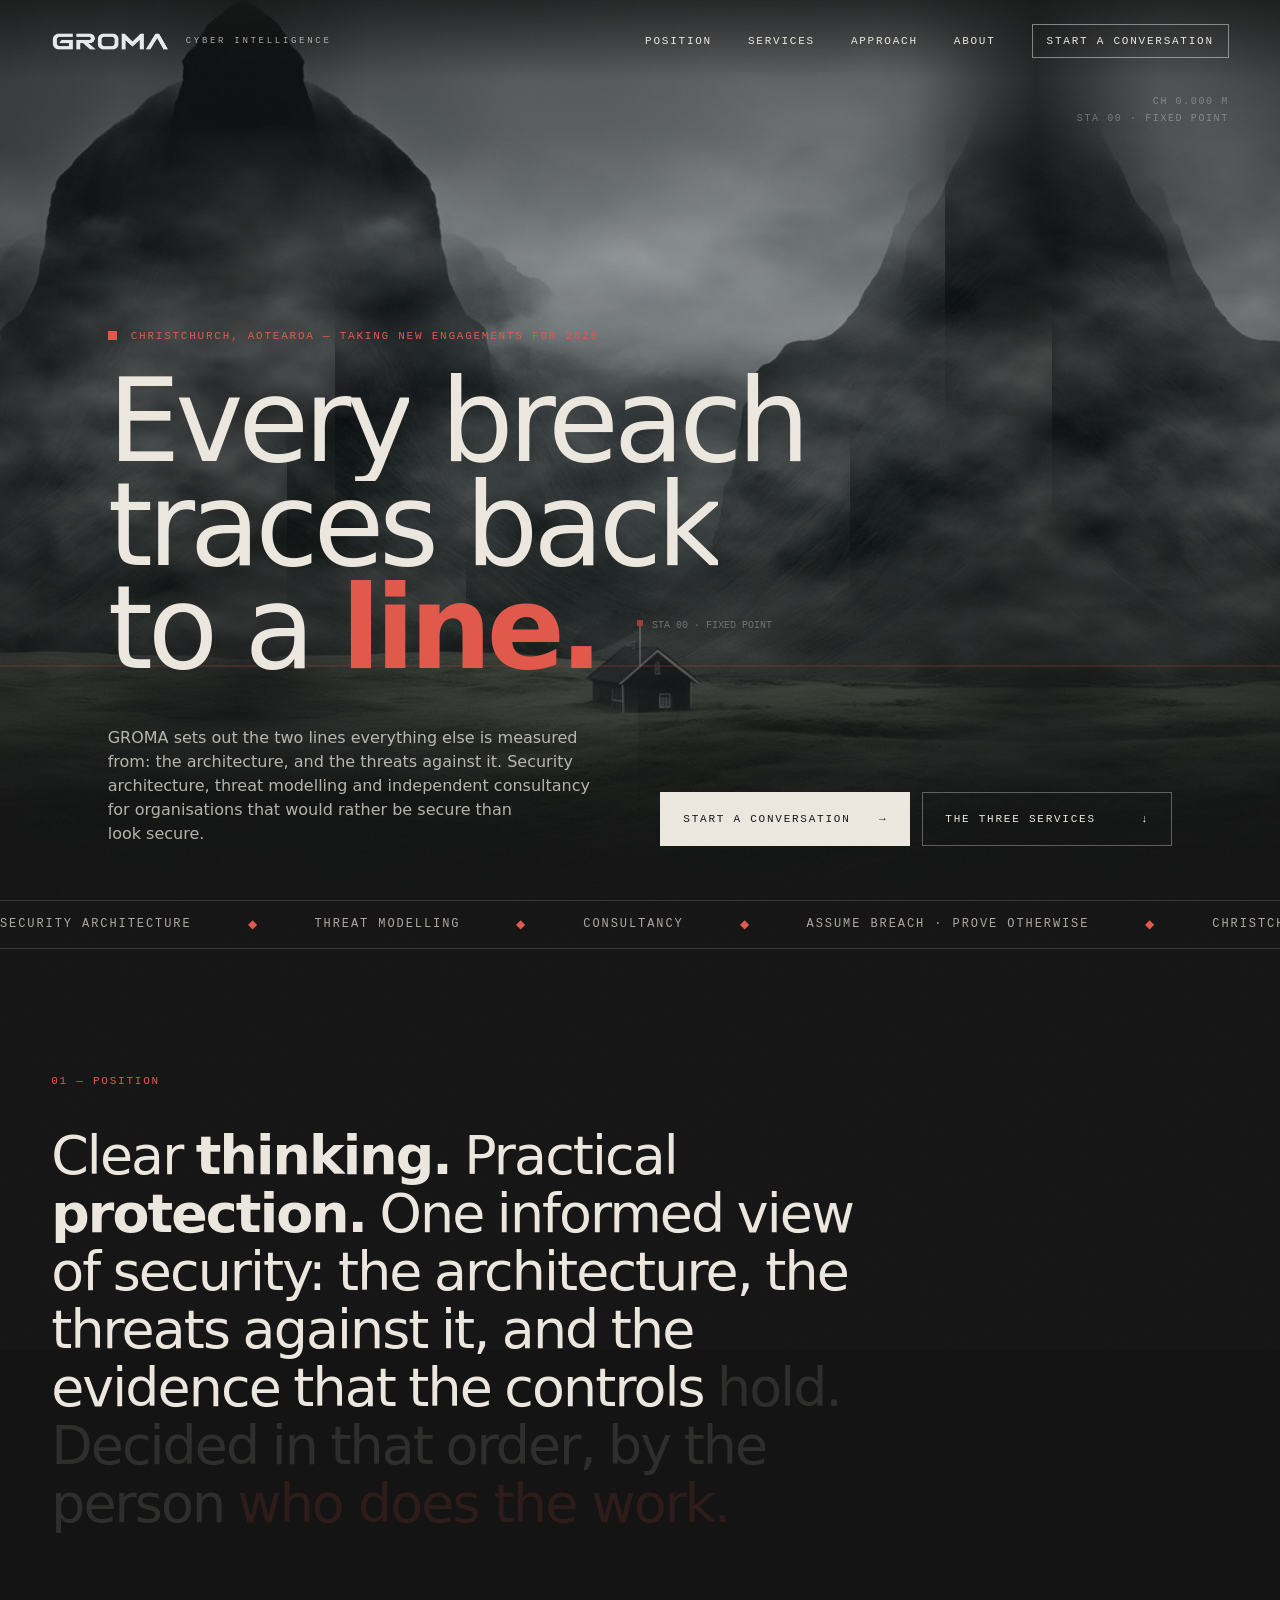
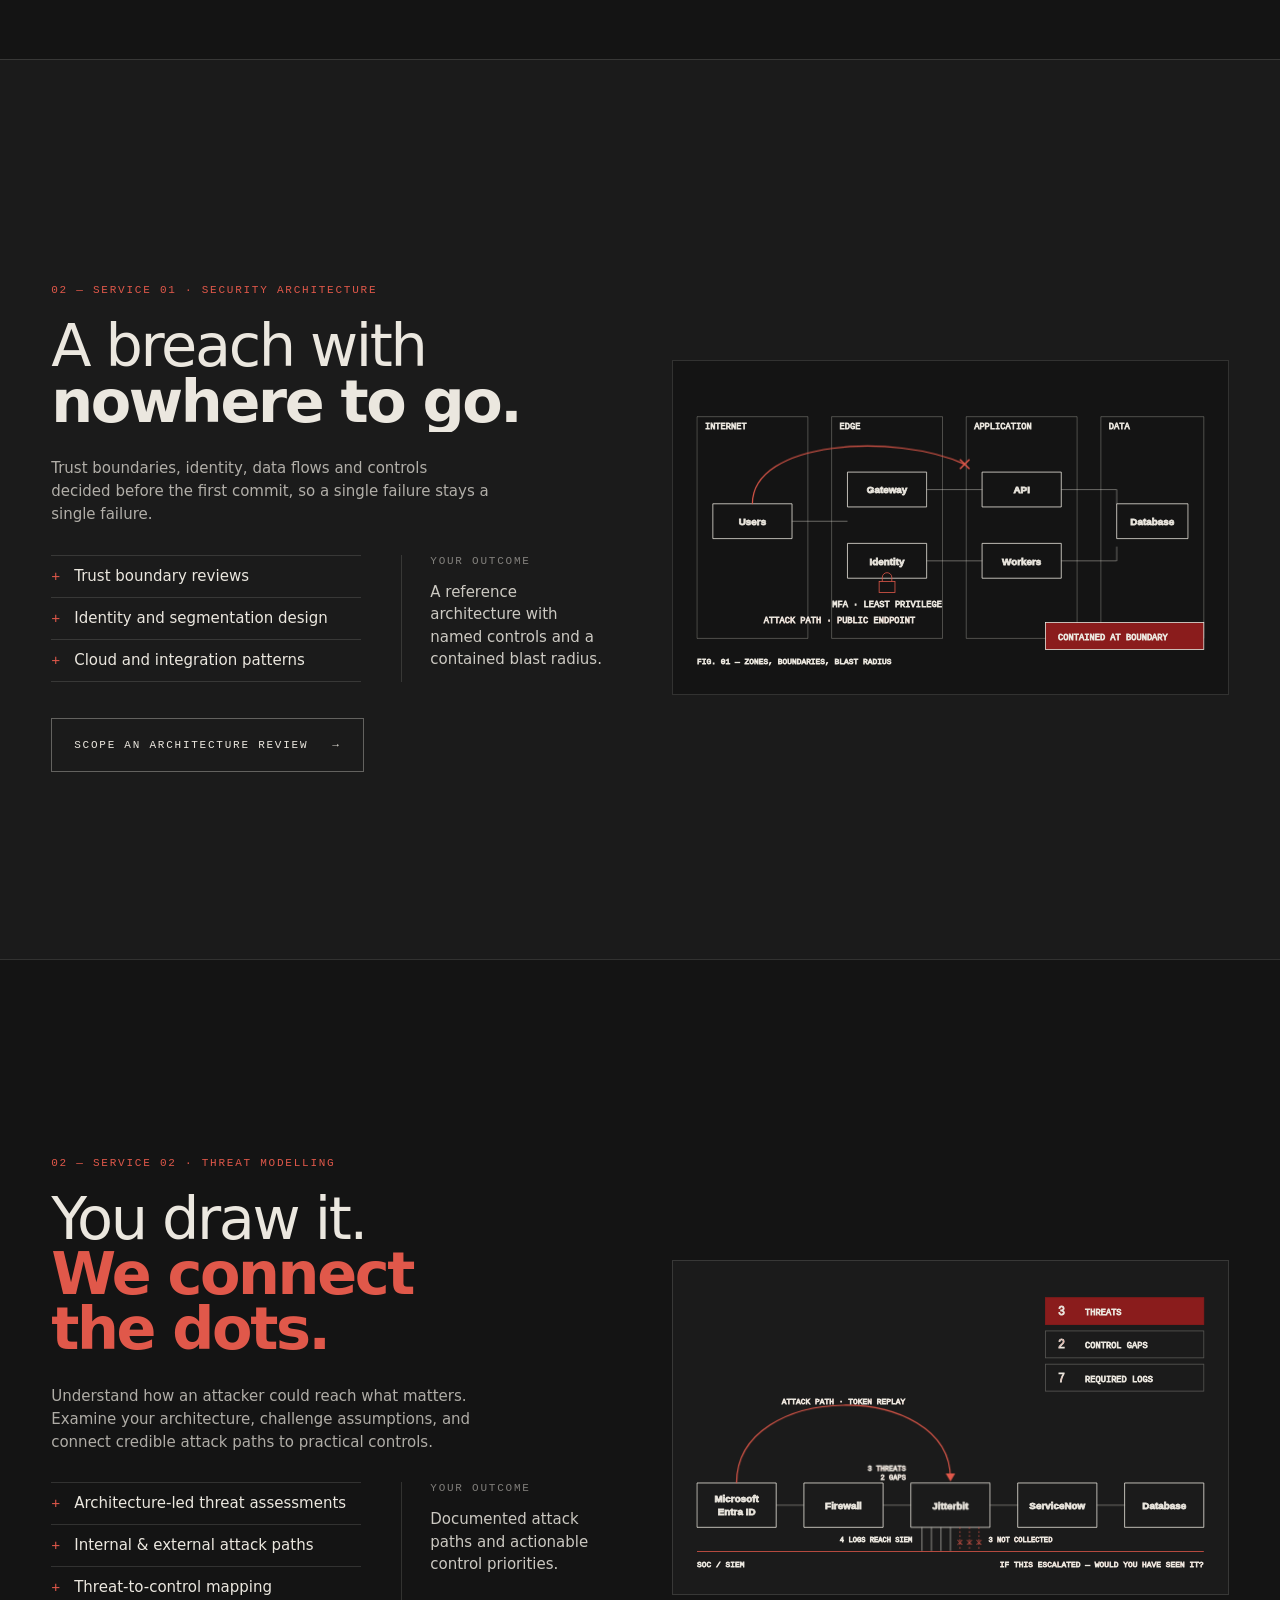
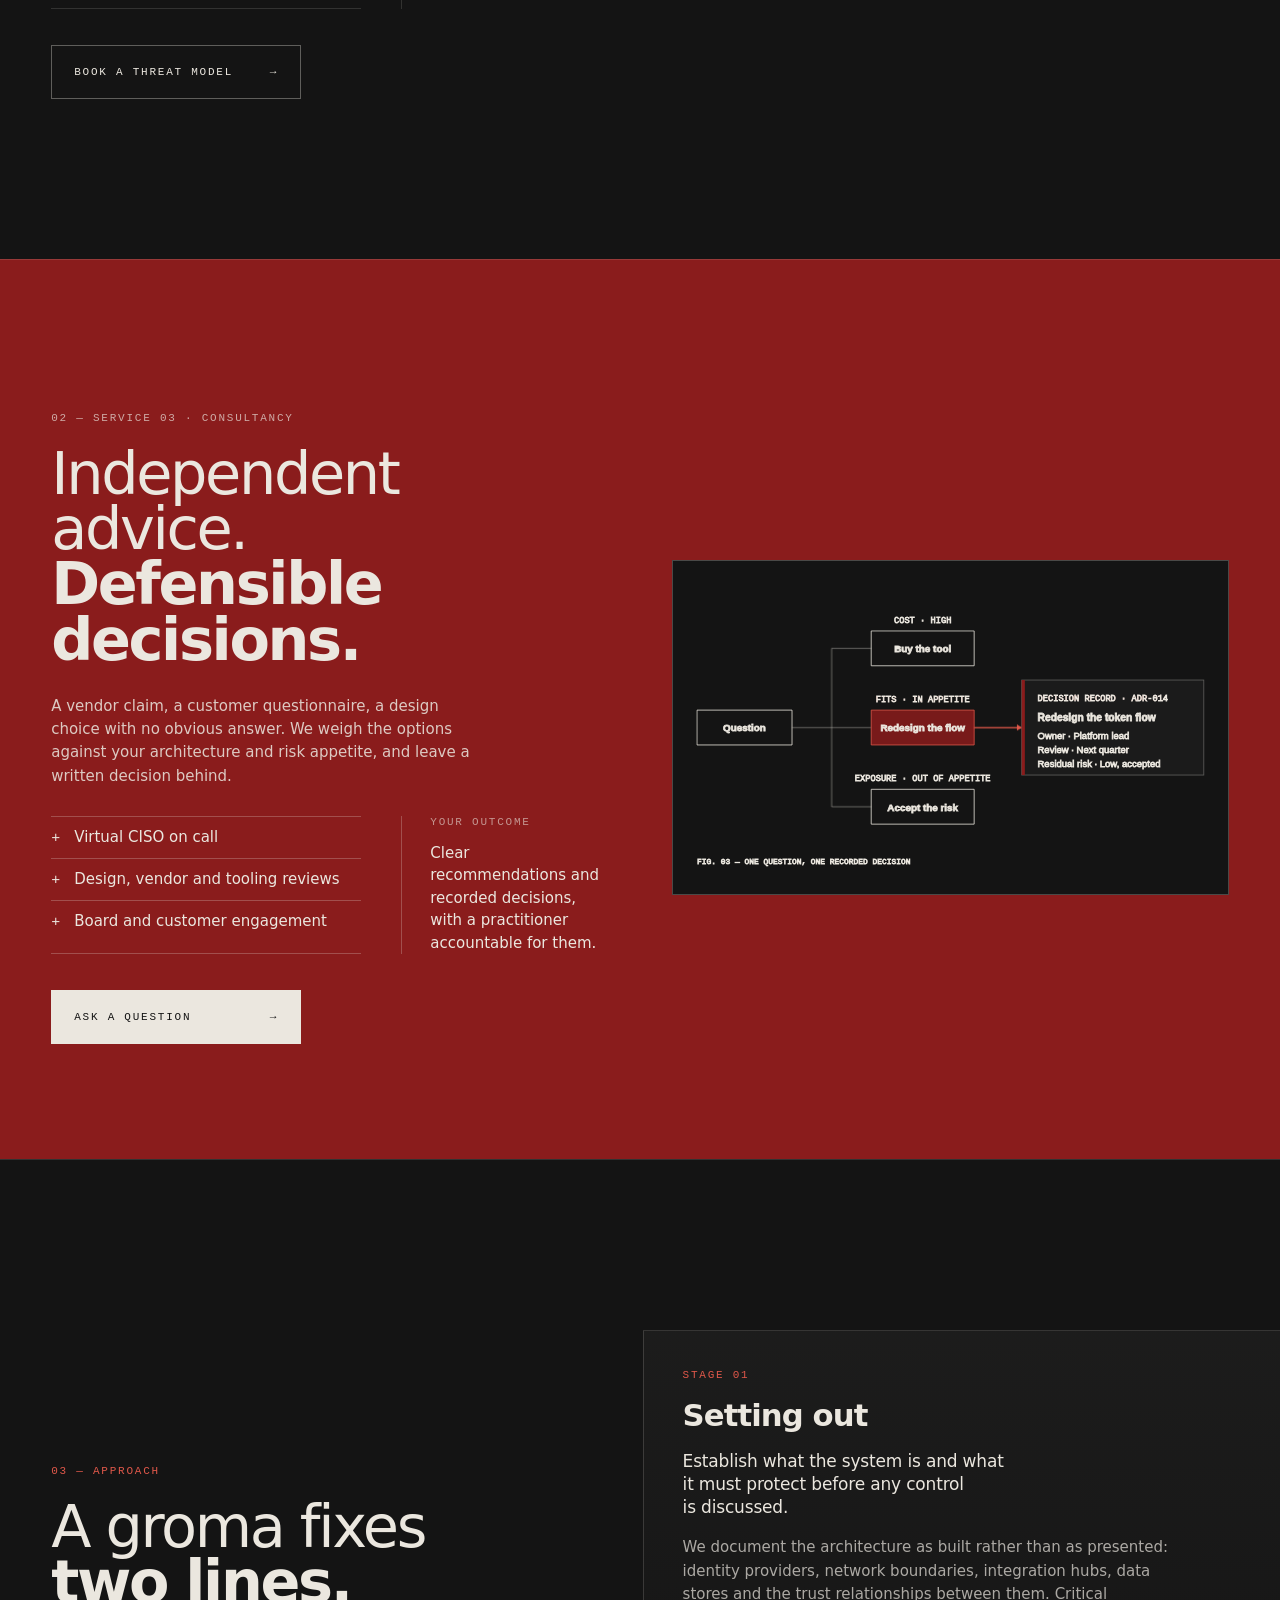
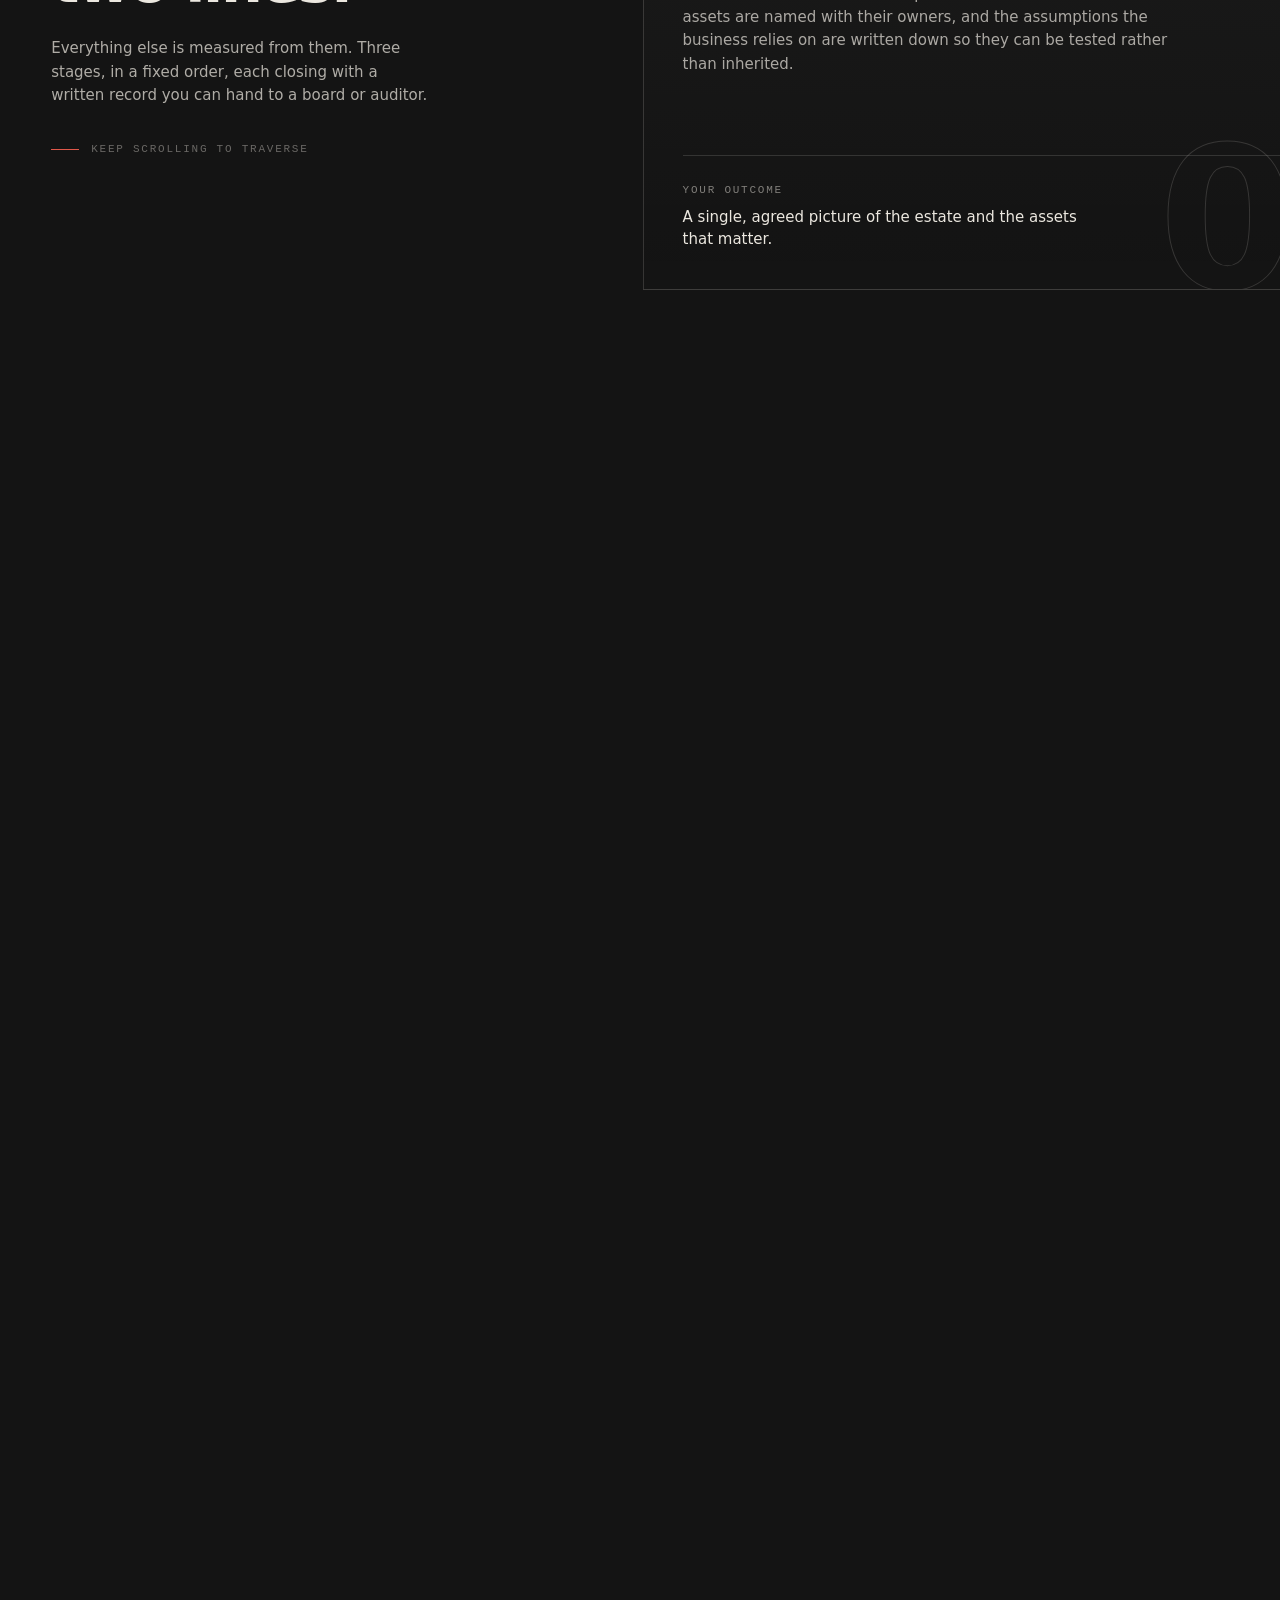
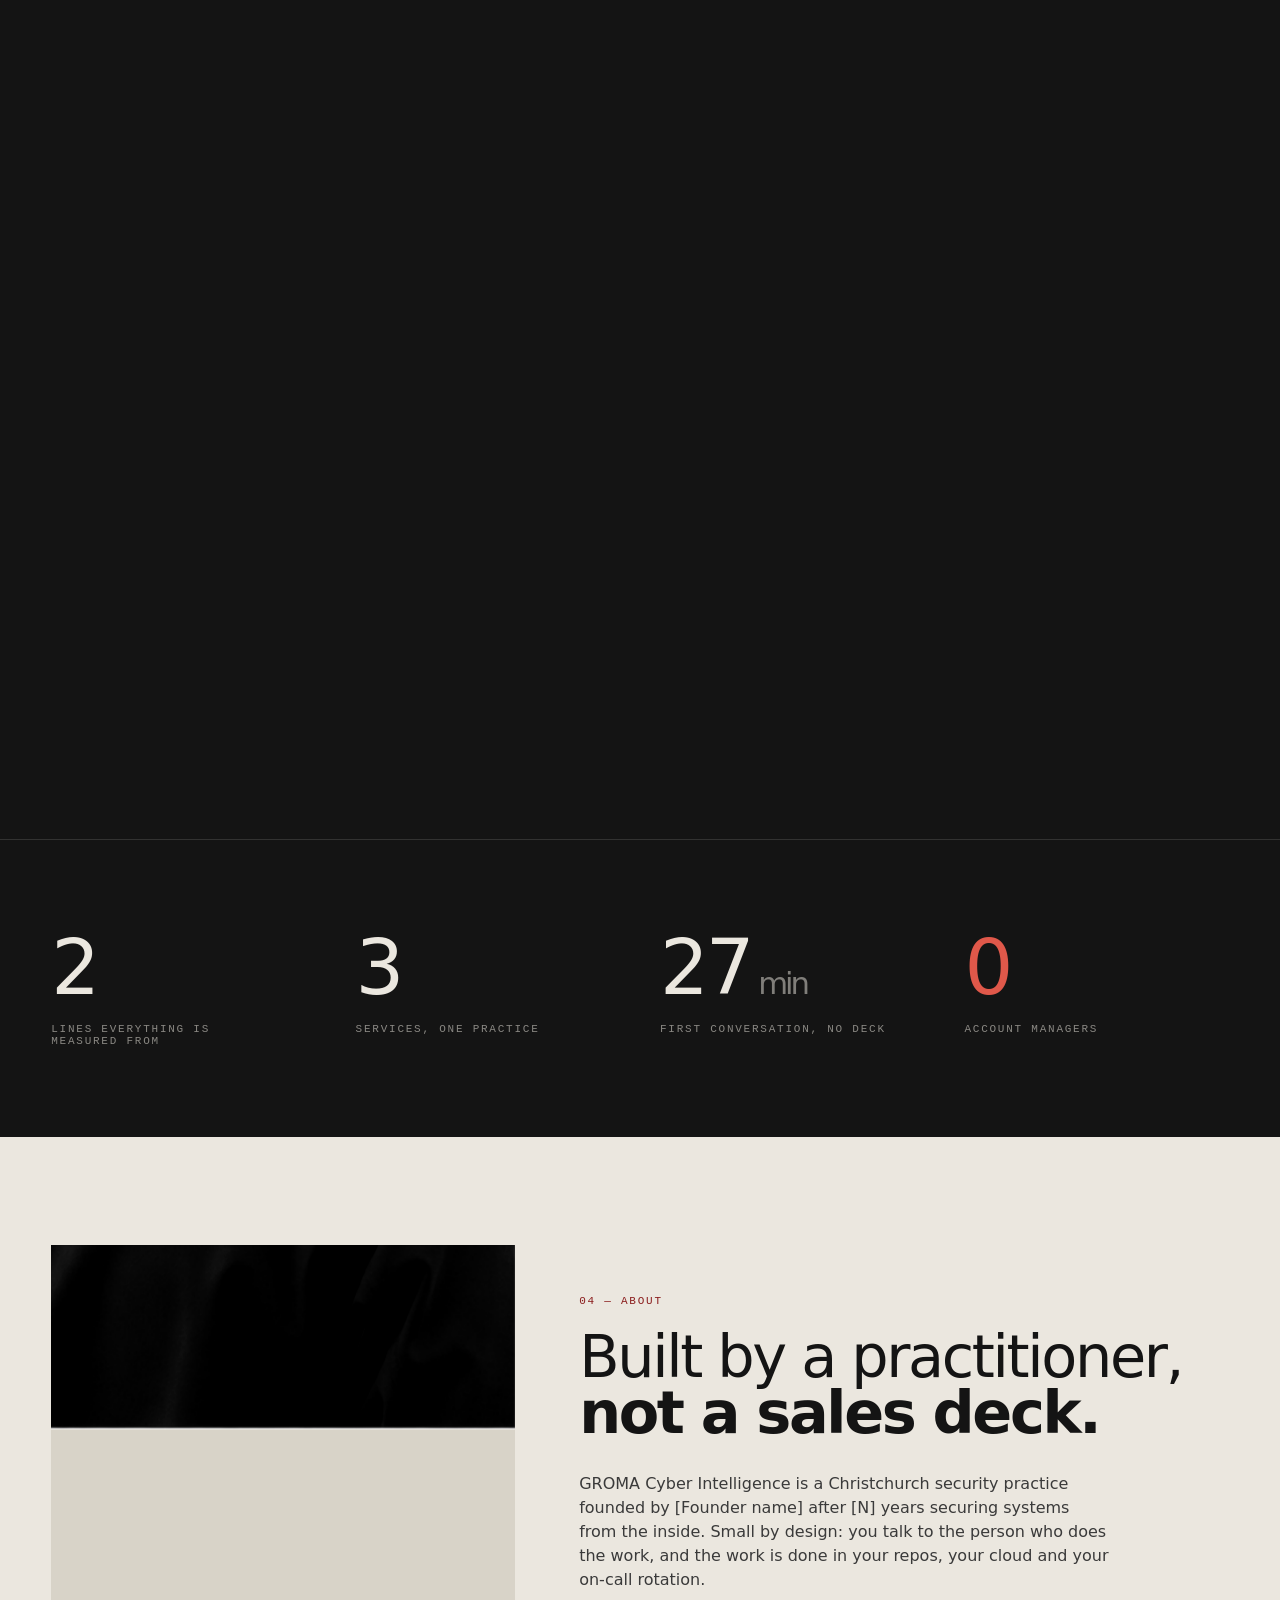
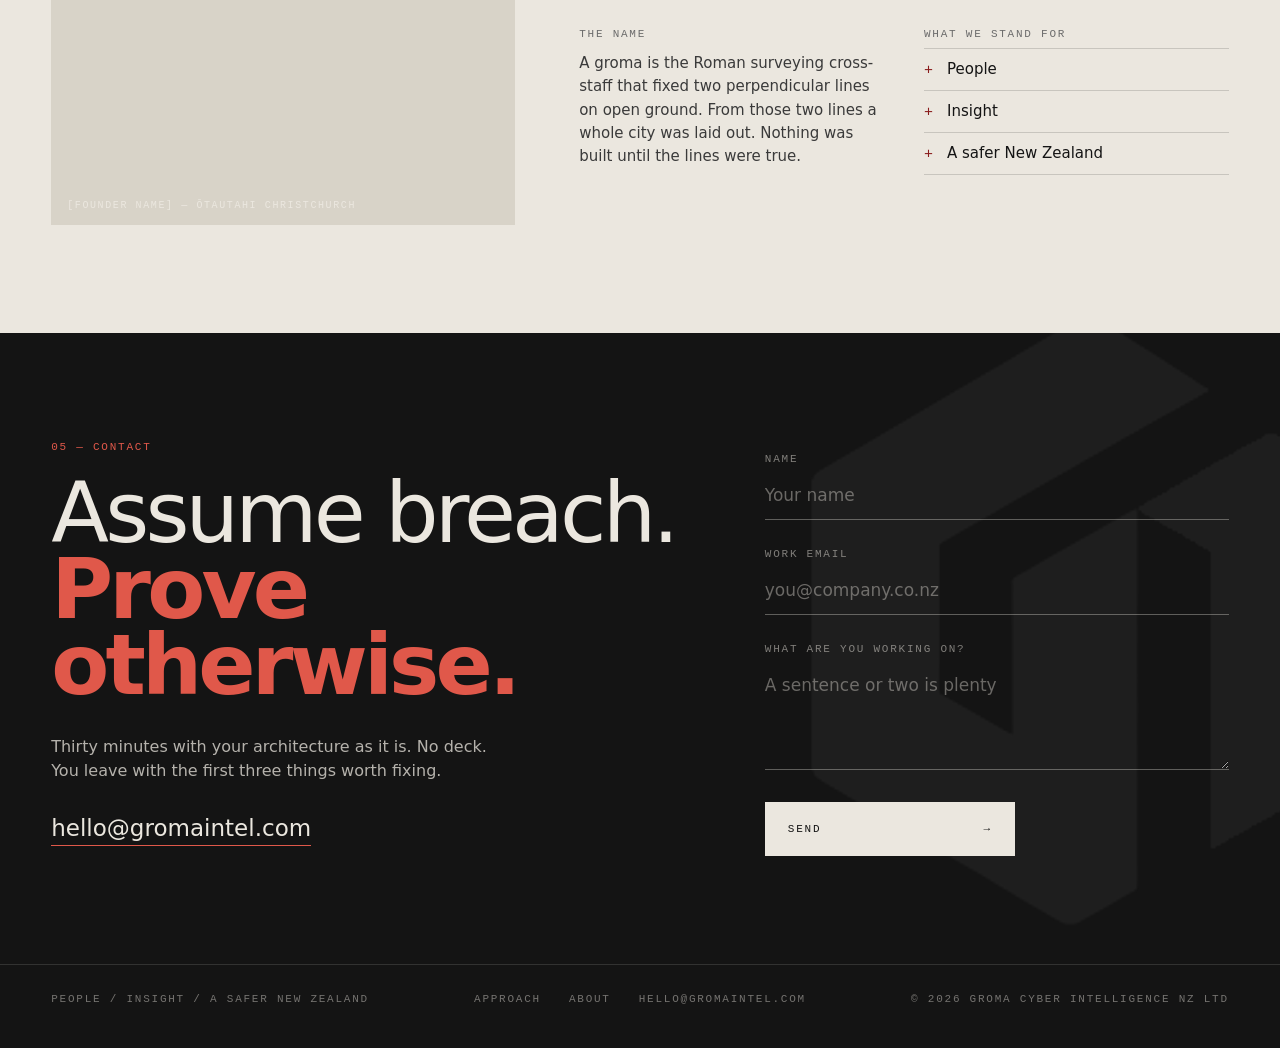
==== commit 2011fc7c: "Add files via upload" ====
--- a/index.html
+++ b/index.html
@@ -256,8 +256,8 @@
       <a data-rv href="mailto:hello@gromaintel.com" style="--d:.3s;display:inline-block;margin-top:32px;font-size:clamp(20px,1.8vw,30px);font-weight:500;text-decoration:none;border-bottom:1px solid #e0584a;padding-bottom:4px">hello@gromaintel.com</a>
     </div>
     <form data-rv action="https://formspree.io/f/YOUR_FORM_ID" method="POST" style="--d:.2s;display:grid;gap:28px;margin:0;padding-top:12px">
-      <label style="display:block"><span class="m" style="display:block;color:rgba(235,231,223,.5);margin-bottom:6px">Name</span><input class="in" name="name" type="text" placeholder="Your name"></label>
-      <label style="display:block"><span class="m" style="display:block;color:rgba(235,231,223,.5);margin-bottom:6px">Work email</span><input class="in" name="email" type="email" placeholder="you@company.co.nz"></label>
+      <label style="display:block"><span class="m" style="display:block;color:rgba(235,231,223,.5);margin-bottom:6px">Name</span><input class="in" name="name" type="text" autocomplete="name" placeholder="Your name"></label>
+      <label style="display:block"><span class="m" style="display:block;color:rgba(235,231,223,.5);margin-bottom:6px">Work email</span><input class="in" name="email" type="email" autocomplete="email" placeholder="you@company.co.nz"></label>
       <label style="display:block"><span class="m" style="display:block;color:rgba(235,231,223,.5);margin-bottom:6px">What are you working on?</span><textarea class="in" name="message" rows="4" placeholder="A sentence or two is plenty" style="resize:vertical"></textarea></label>
       <input type="hidden" name="_subject" value="New enquiry via gromaintel.com">
       <button class="btn" type="submit" data-magnet style="cursor:pointer;justify-self:start"><span>Send</span><span>→</span></button>
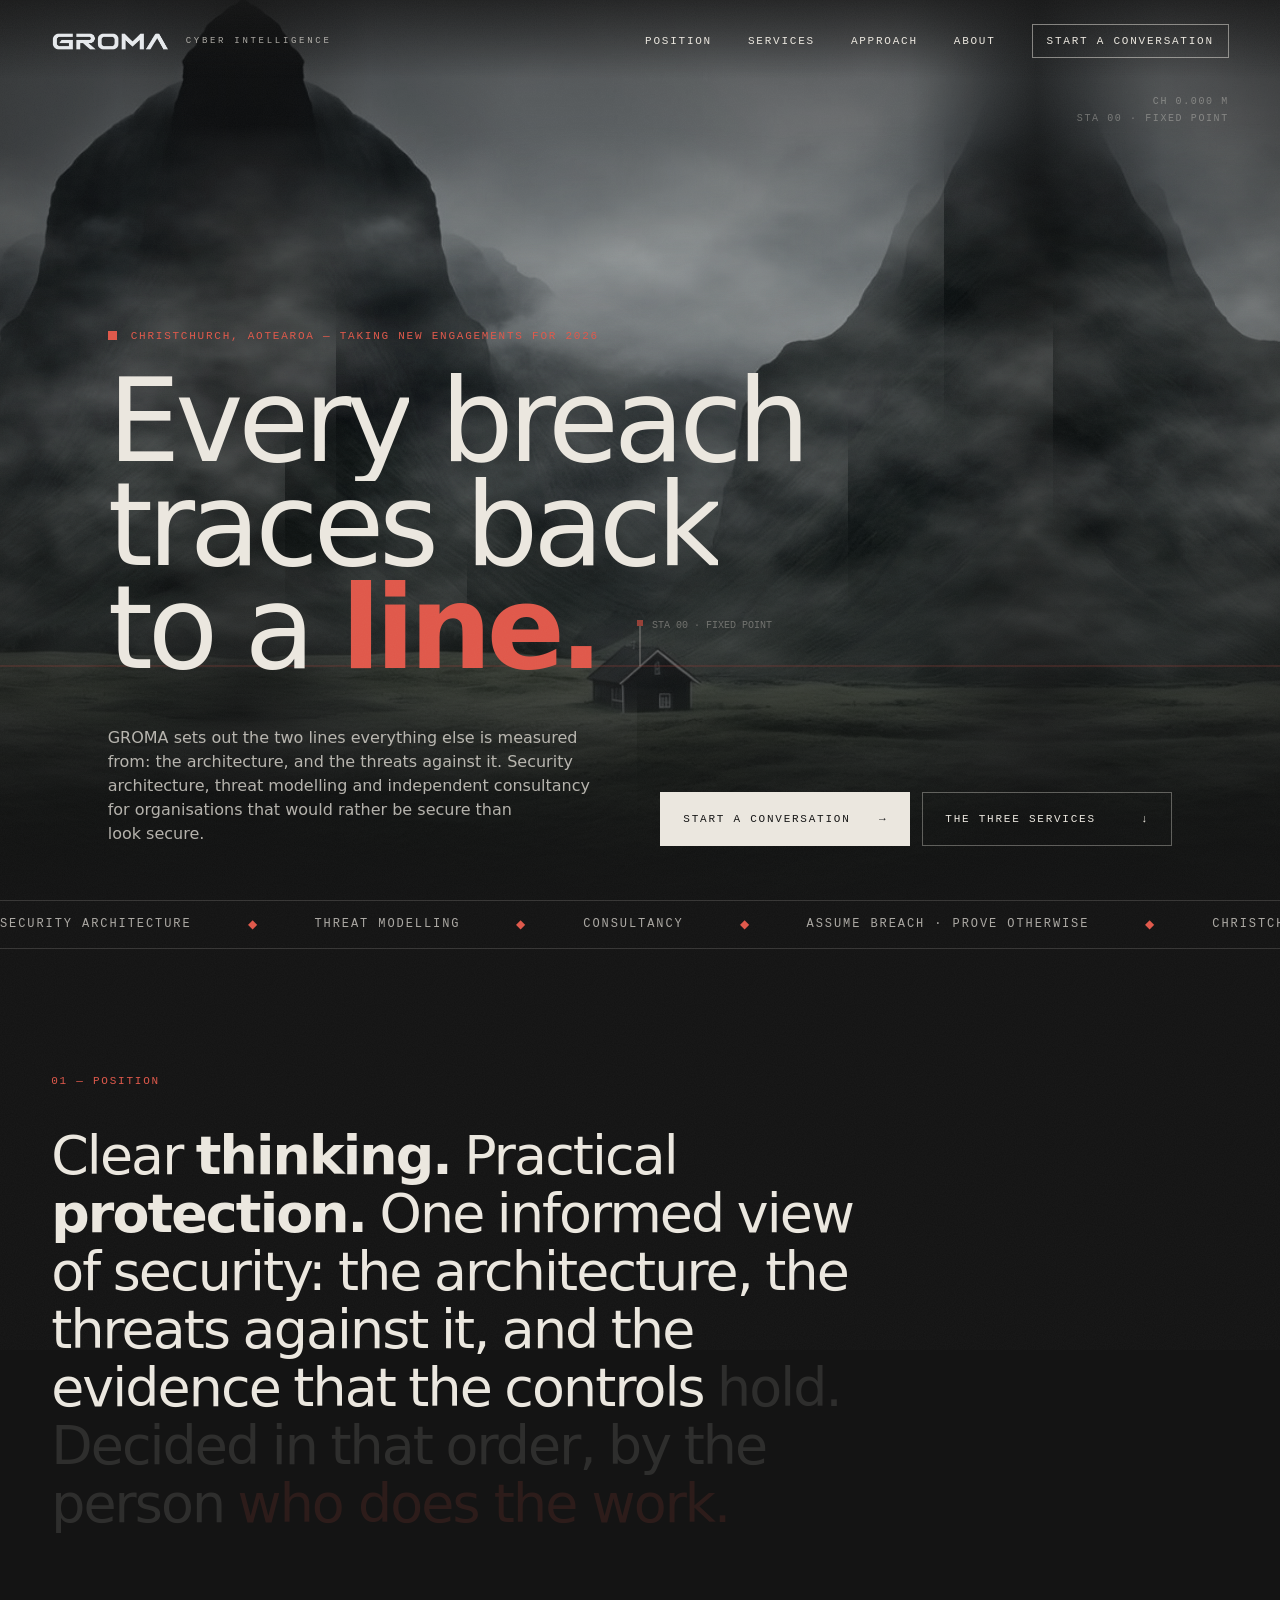
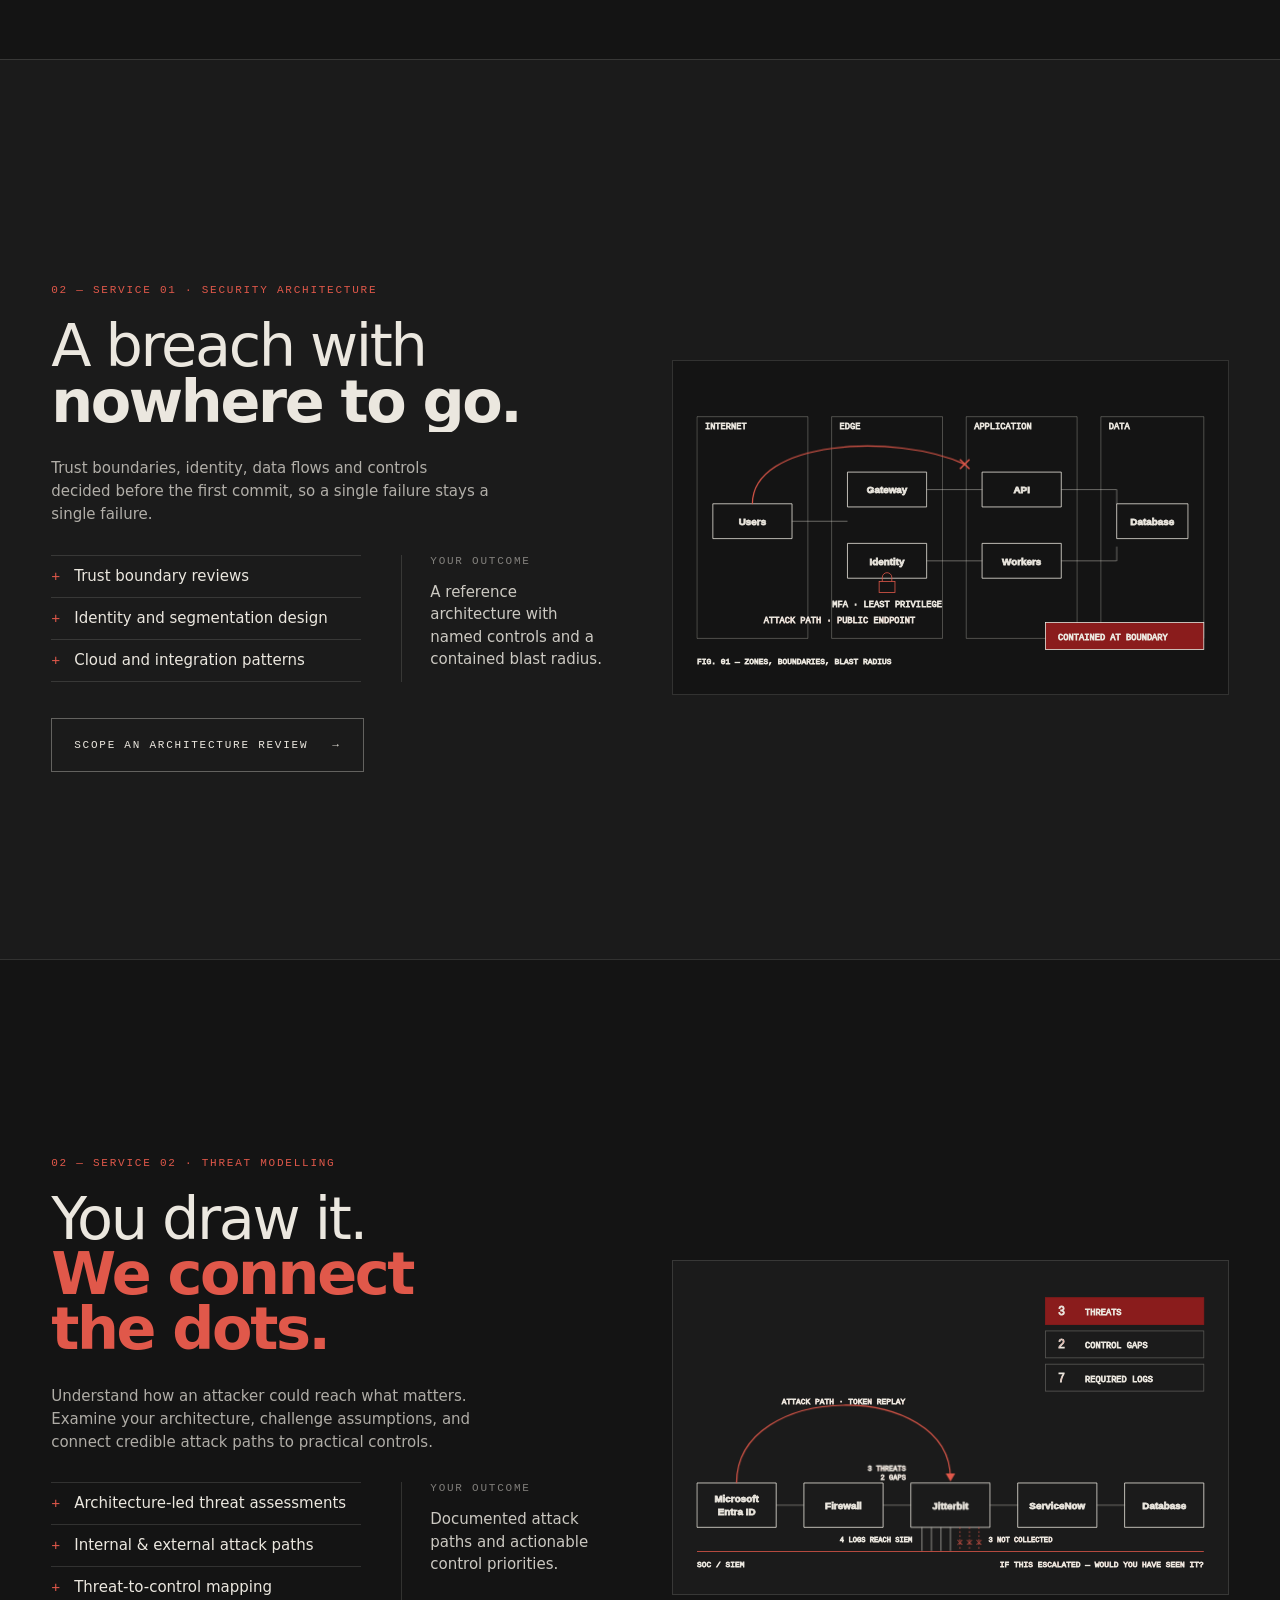
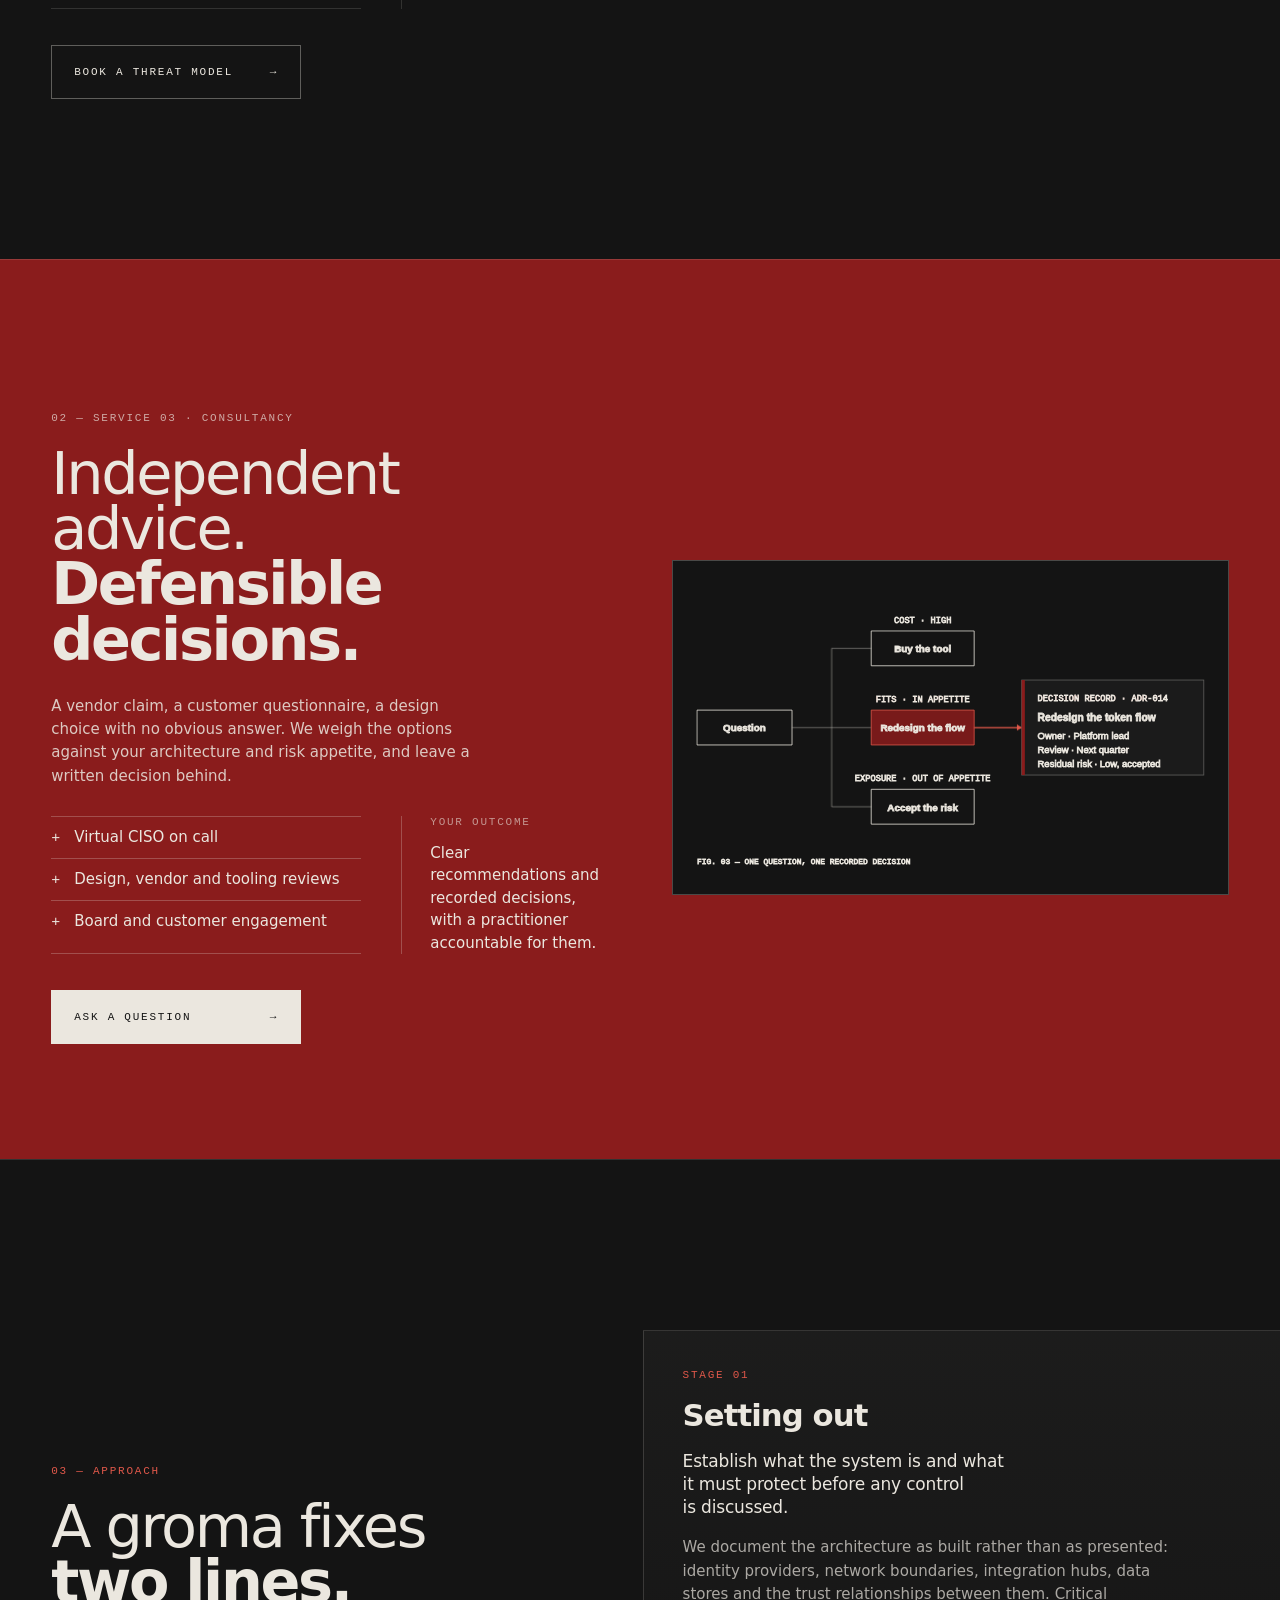
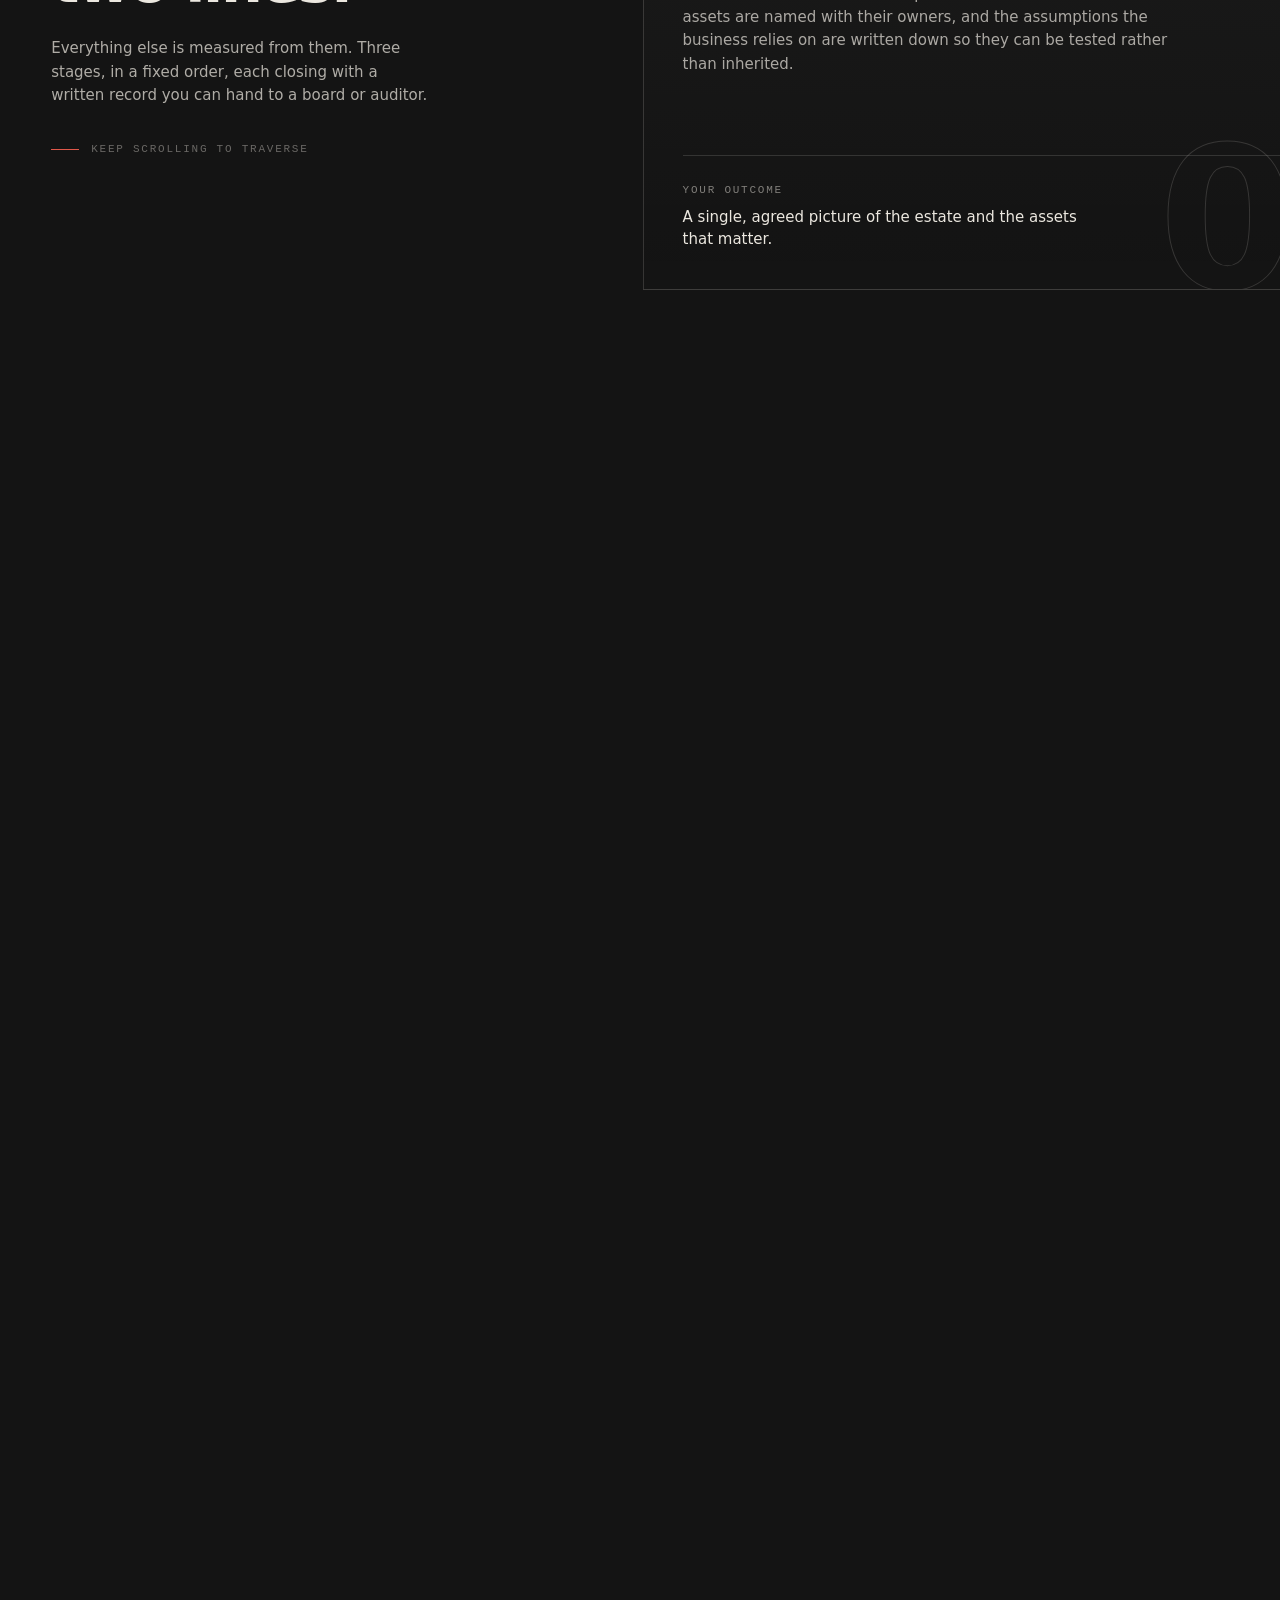
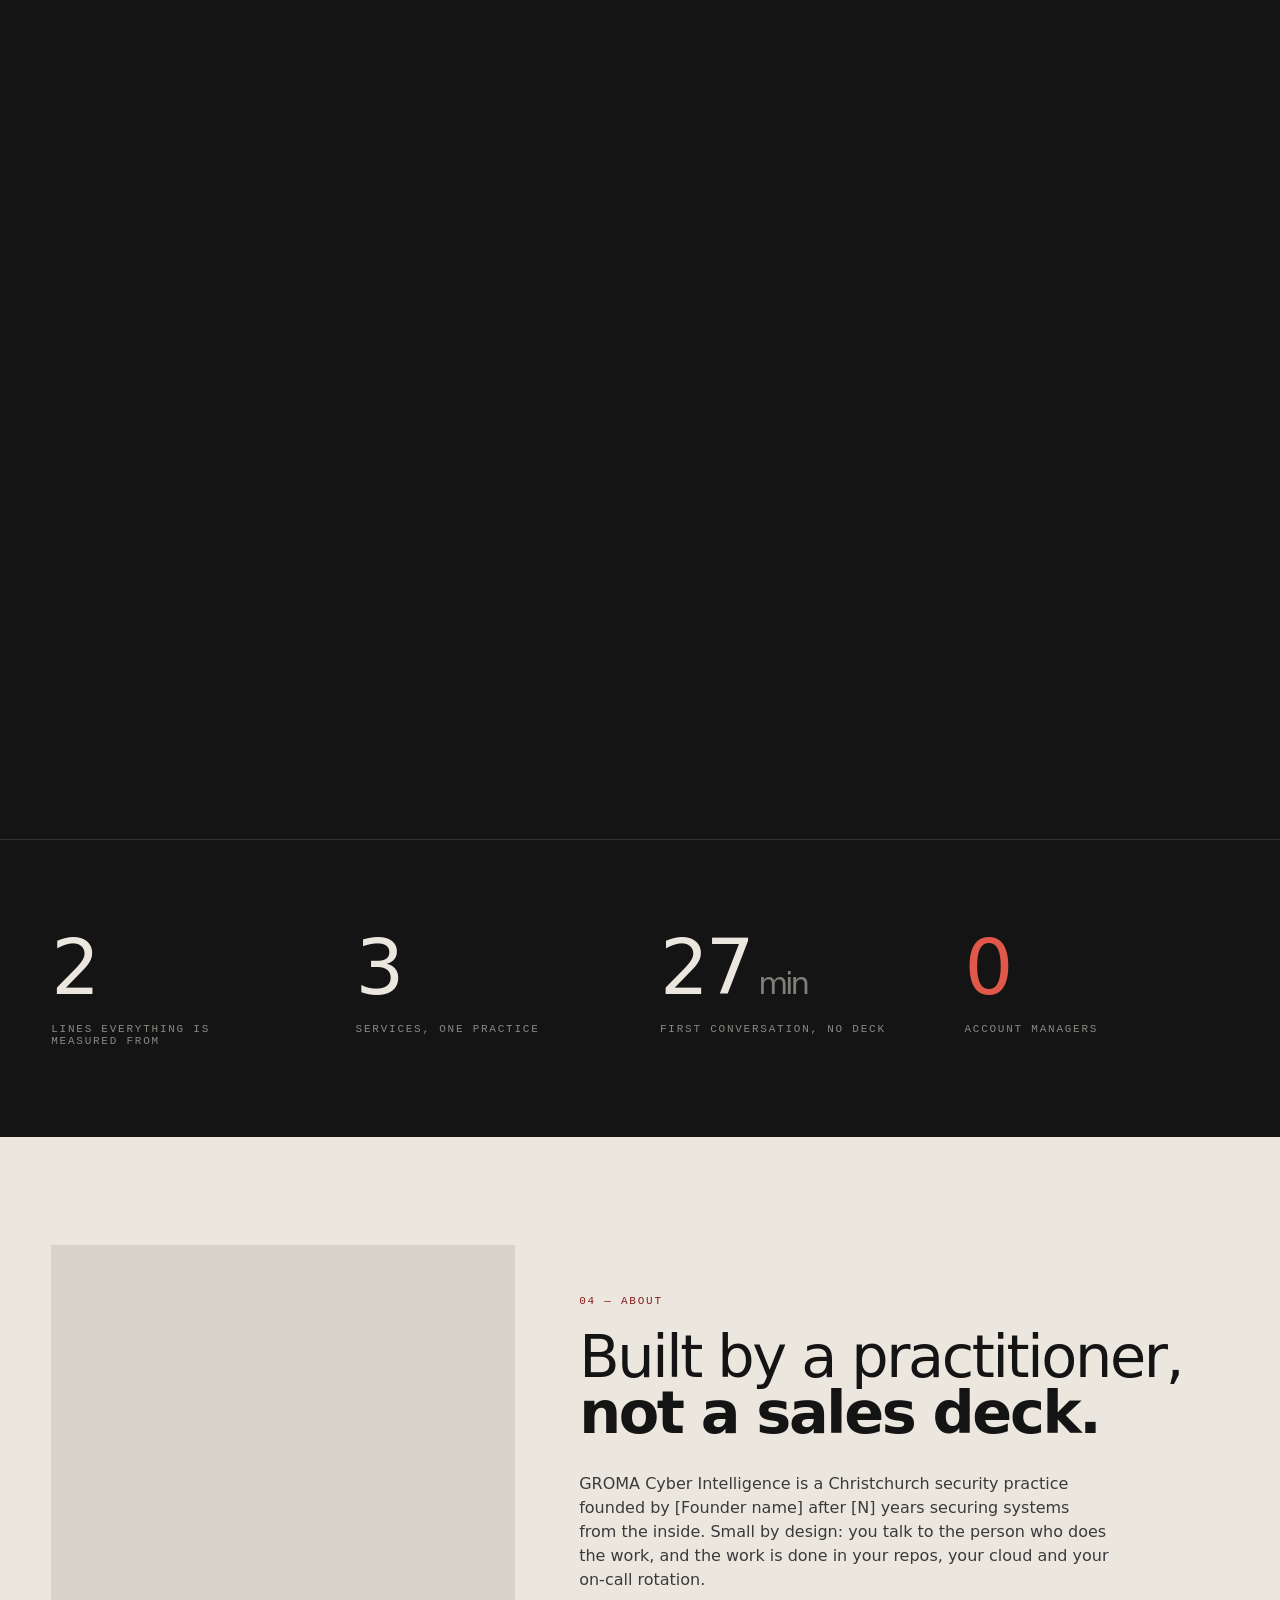
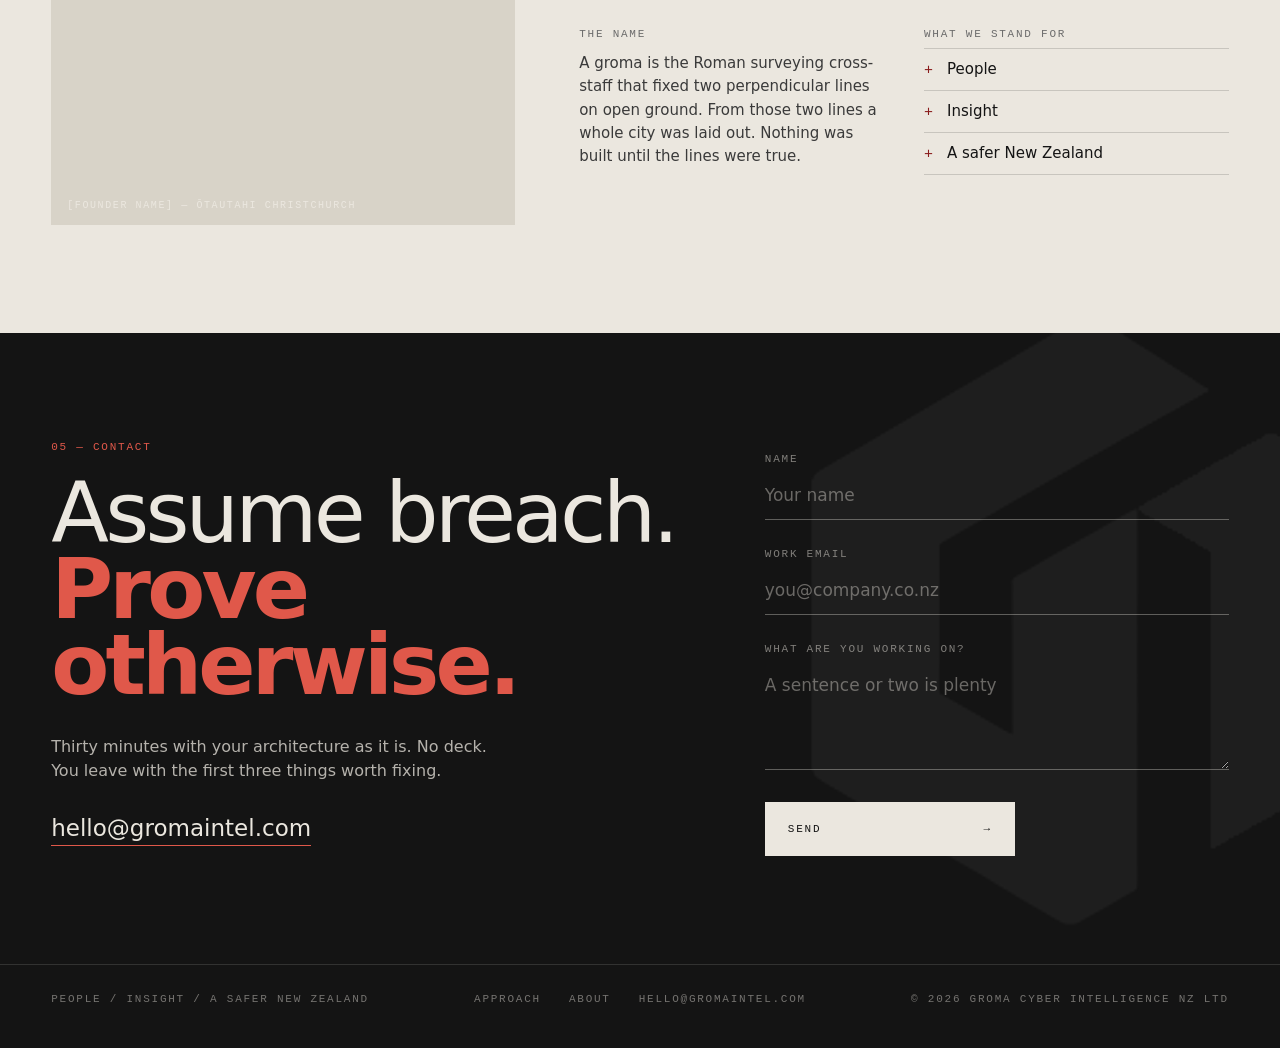
==== commit 1ef1eb3d: "Add files via upload" ====
--- a/index.html
+++ b/index.html
@@ -3,7 +3,7 @@
 <head>
 <meta charset="utf-8">
 <meta name="viewport" content="width=device-width, initial-scale=1">
-<meta http-equiv="Content-Security-Policy" content="default-src 'self'; script-src 'self'; style-src 'self' 'unsafe-inline' https://fonts.googleapis.com; font-src https://fonts.gstatic.com; img-src 'self' data:; form-action https://formspree.io; base-uri 'self'; frame-ancestors 'none'">
+<meta http-equiv="Content-Security-Policy" content="default-src 'self'; script-src 'self'; style-src 'self' 'unsafe-inline' https://fonts.googleapis.com; font-src https://fonts.gstatic.com; img-src 'self' data:; form-action https://formsubmit.co; base-uri 'self'; frame-ancestors 'none'">
 <title>GROMA Cyber Intelligence — Every breach traces back to a line.</title>
 <meta name="description" content="Security architecture, threat modelling and independent security consultancy. Christchurch, Aotearoa.">
 <meta property="og:site_name" content="GROMA Cyber Intelligence"><meta property="og:title" content="Every breach traces back to a line."><meta property="og:description" content="Security architecture, threat modelling and independent security consultancy. Christchurch, Aotearoa."><meta property="og:type" content="website"><meta property="og:url" content="https://www.gromaintel.com/">
@@ -255,11 +255,14 @@
       <p data-rv style="--d:.2s;margin:32px 0 0;max-width:44ch;font-size:clamp(16px,1.25vw,20px);line-height:1.5;color:rgba(235,231,223,.75)">Thirty minutes with your architecture as it is. No deck. You leave with the first three things worth fixing.</p>
       <a data-rv href="mailto:hello@gromaintel.com" style="--d:.3s;display:inline-block;margin-top:32px;font-size:clamp(20px,1.8vw,30px);font-weight:500;text-decoration:none;border-bottom:1px solid #e0584a;padding-bottom:4px">hello@gromaintel.com</a>
     </div>
-    <form data-rv action="https://formspree.io/f/YOUR_FORM_ID" method="POST" style="--d:.2s;display:grid;gap:28px;margin:0;padding-top:12px">
+    <form data-rv action="https://formsubmit.co/hello@gromaintel.com" method="POST" style="--d:.2s;display:grid;gap:28px;margin:0;padding-top:12px">
       <label style="display:block"><span class="m" style="display:block;color:rgba(235,231,223,.5);margin-bottom:6px">Name</span><input class="in" name="name" type="text" autocomplete="name" placeholder="Your name"></label>
       <label style="display:block"><span class="m" style="display:block;color:rgba(235,231,223,.5);margin-bottom:6px">Work email</span><input class="in" name="email" type="email" autocomplete="email" placeholder="you@company.co.nz"></label>
       <label style="display:block"><span class="m" style="display:block;color:rgba(235,231,223,.5);margin-bottom:6px">What are you working on?</span><textarea class="in" name="message" rows="4" placeholder="A sentence or two is plenty" style="resize:vertical"></textarea></label>
       <input type="hidden" name="_subject" value="New enquiry via gromaintel.com">
+      <input type="hidden" name="_captcha" value="false">
+      <input type="hidden" name="_template" value="table">
+      <input type="text" name="_honey" style="display:none" tabindex="-1" autocomplete="off" aria-hidden="true">
       <button class="btn" type="submit" data-magnet style="cursor:pointer;justify-self:start"><span>Send</span><span>→</span></button>
     </form>
   </div>
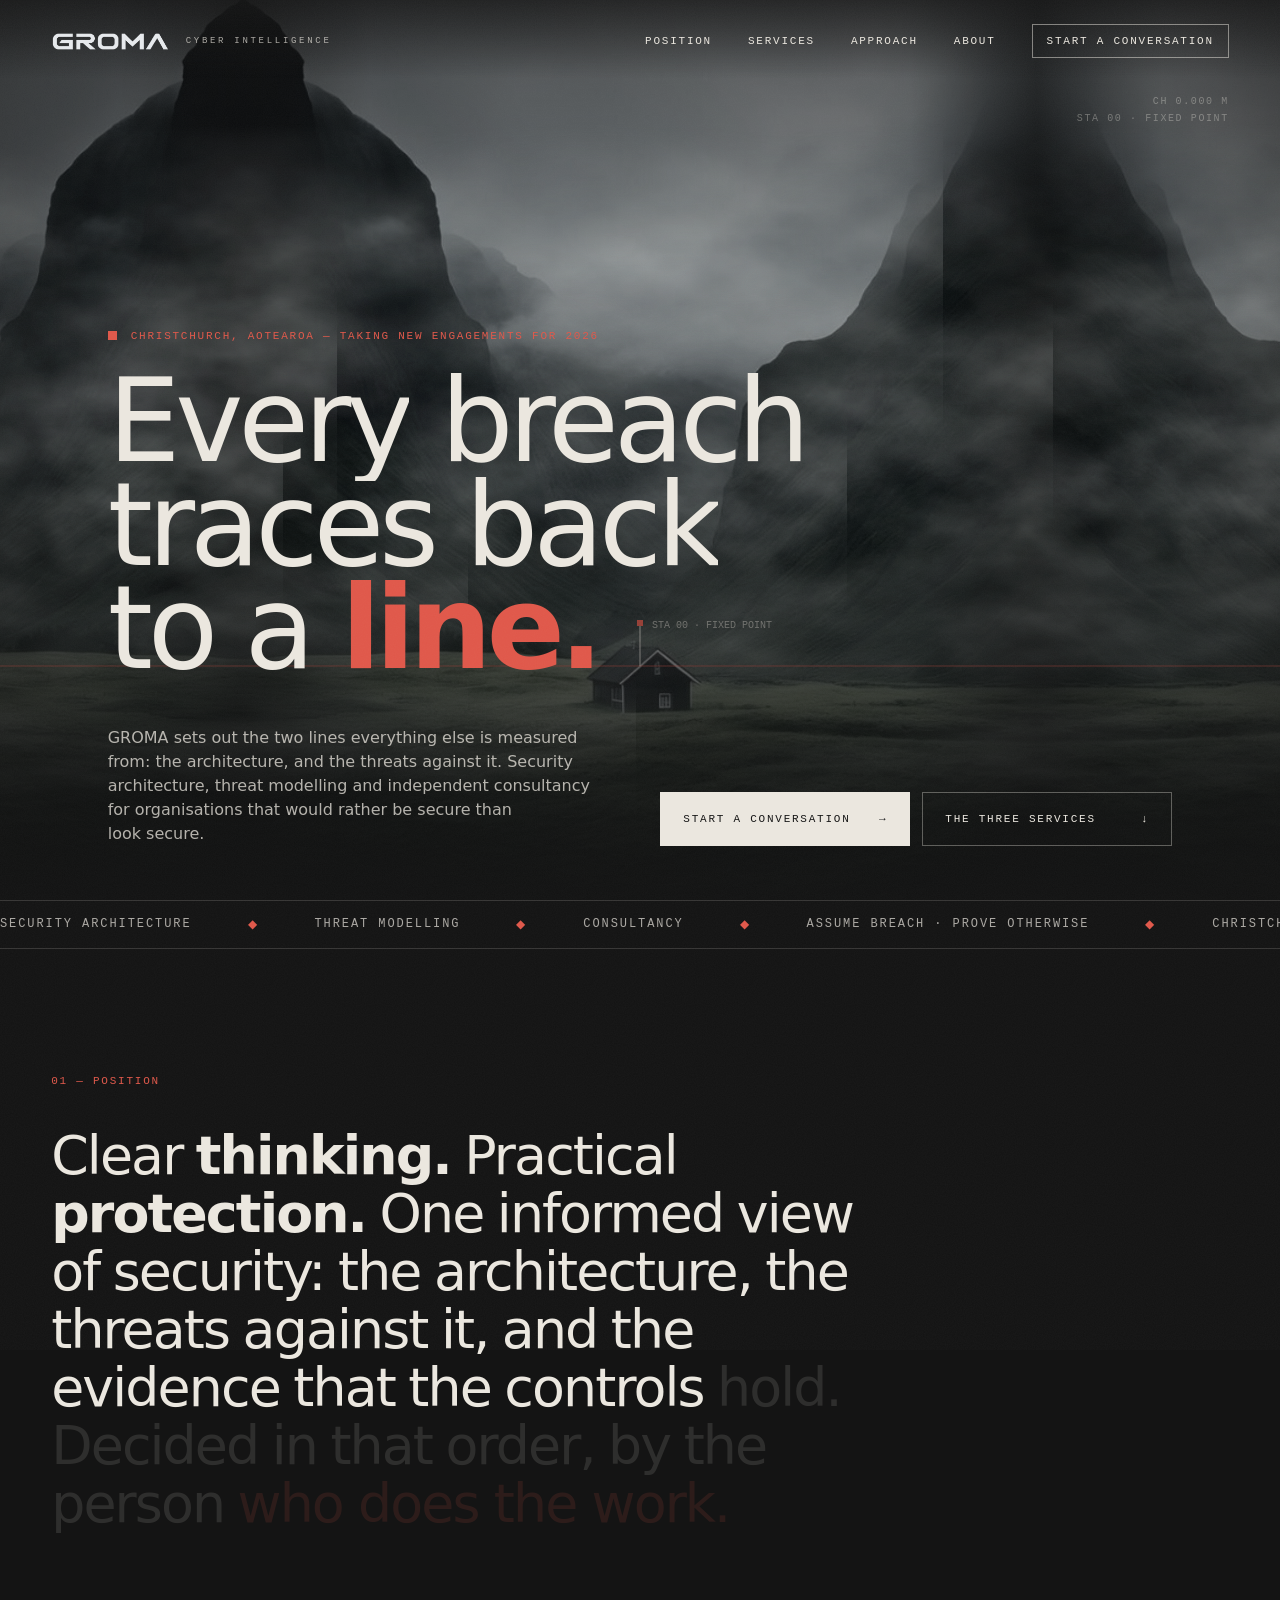
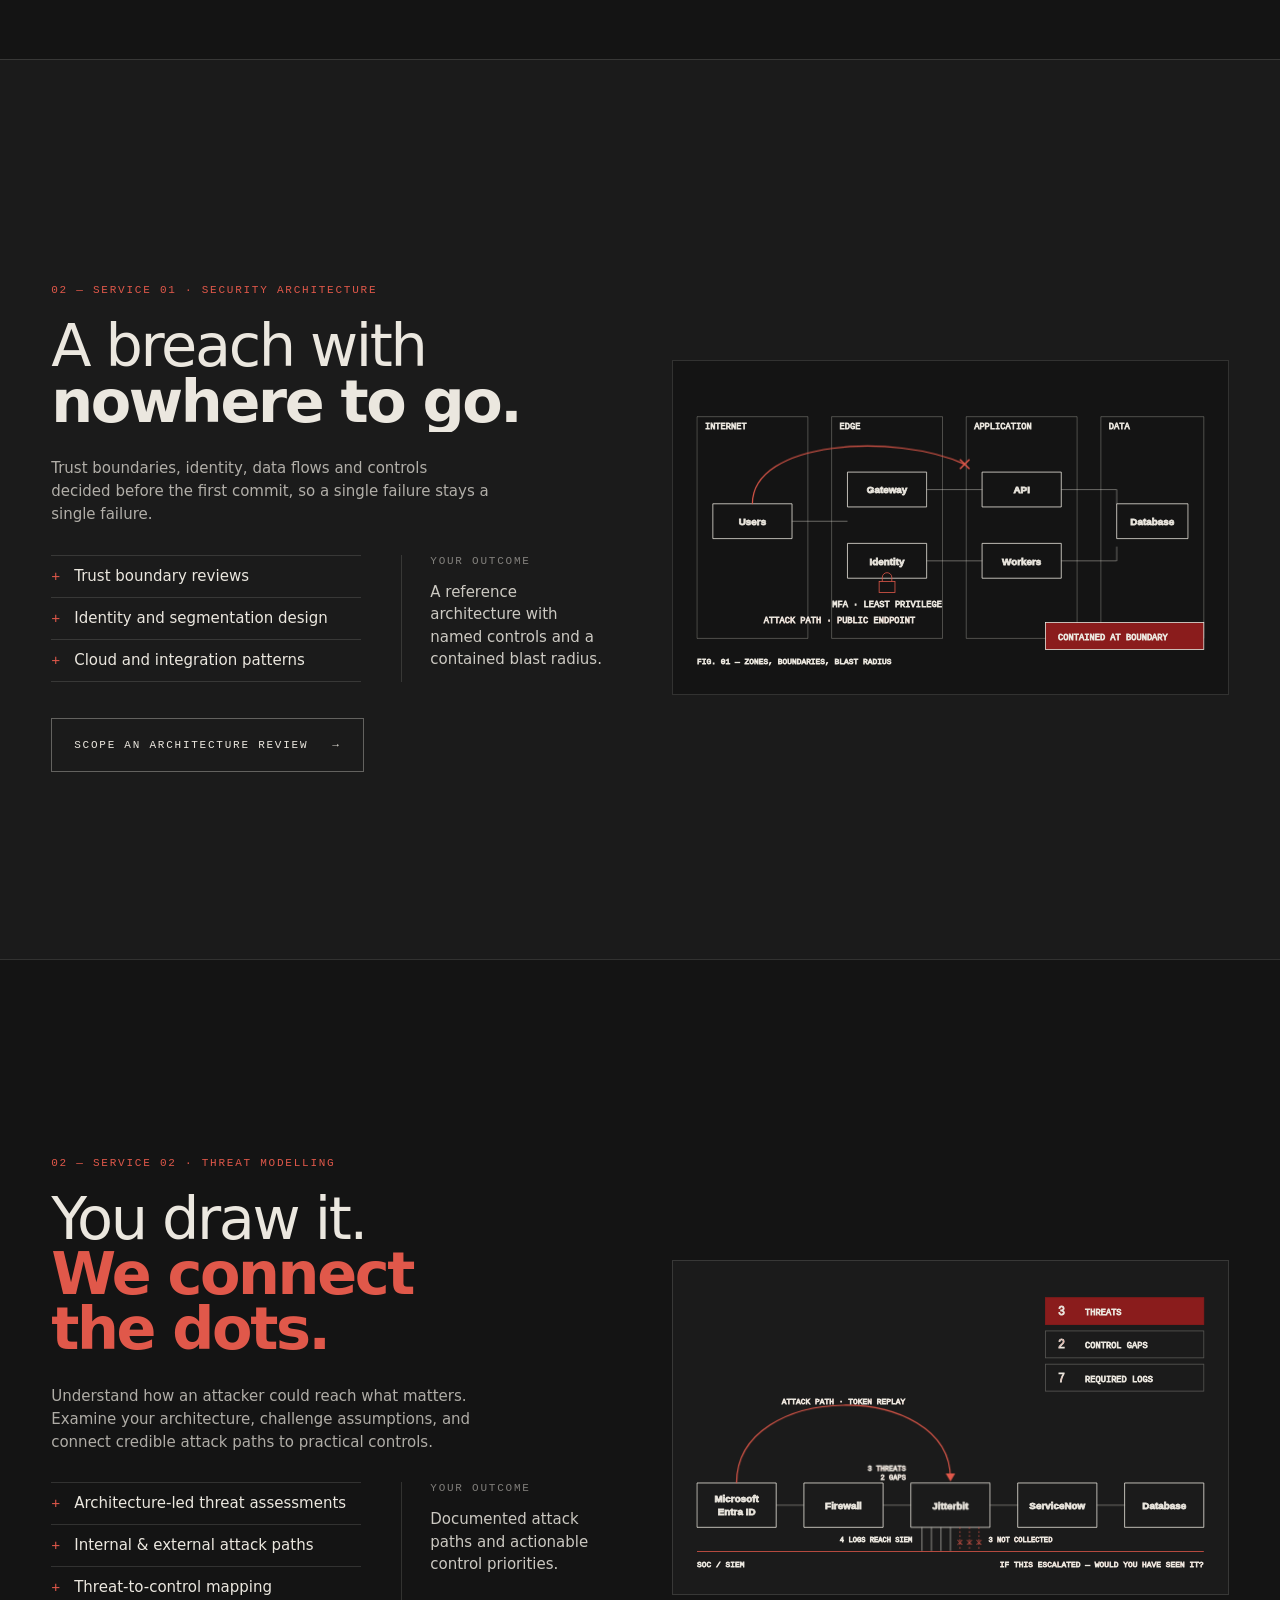
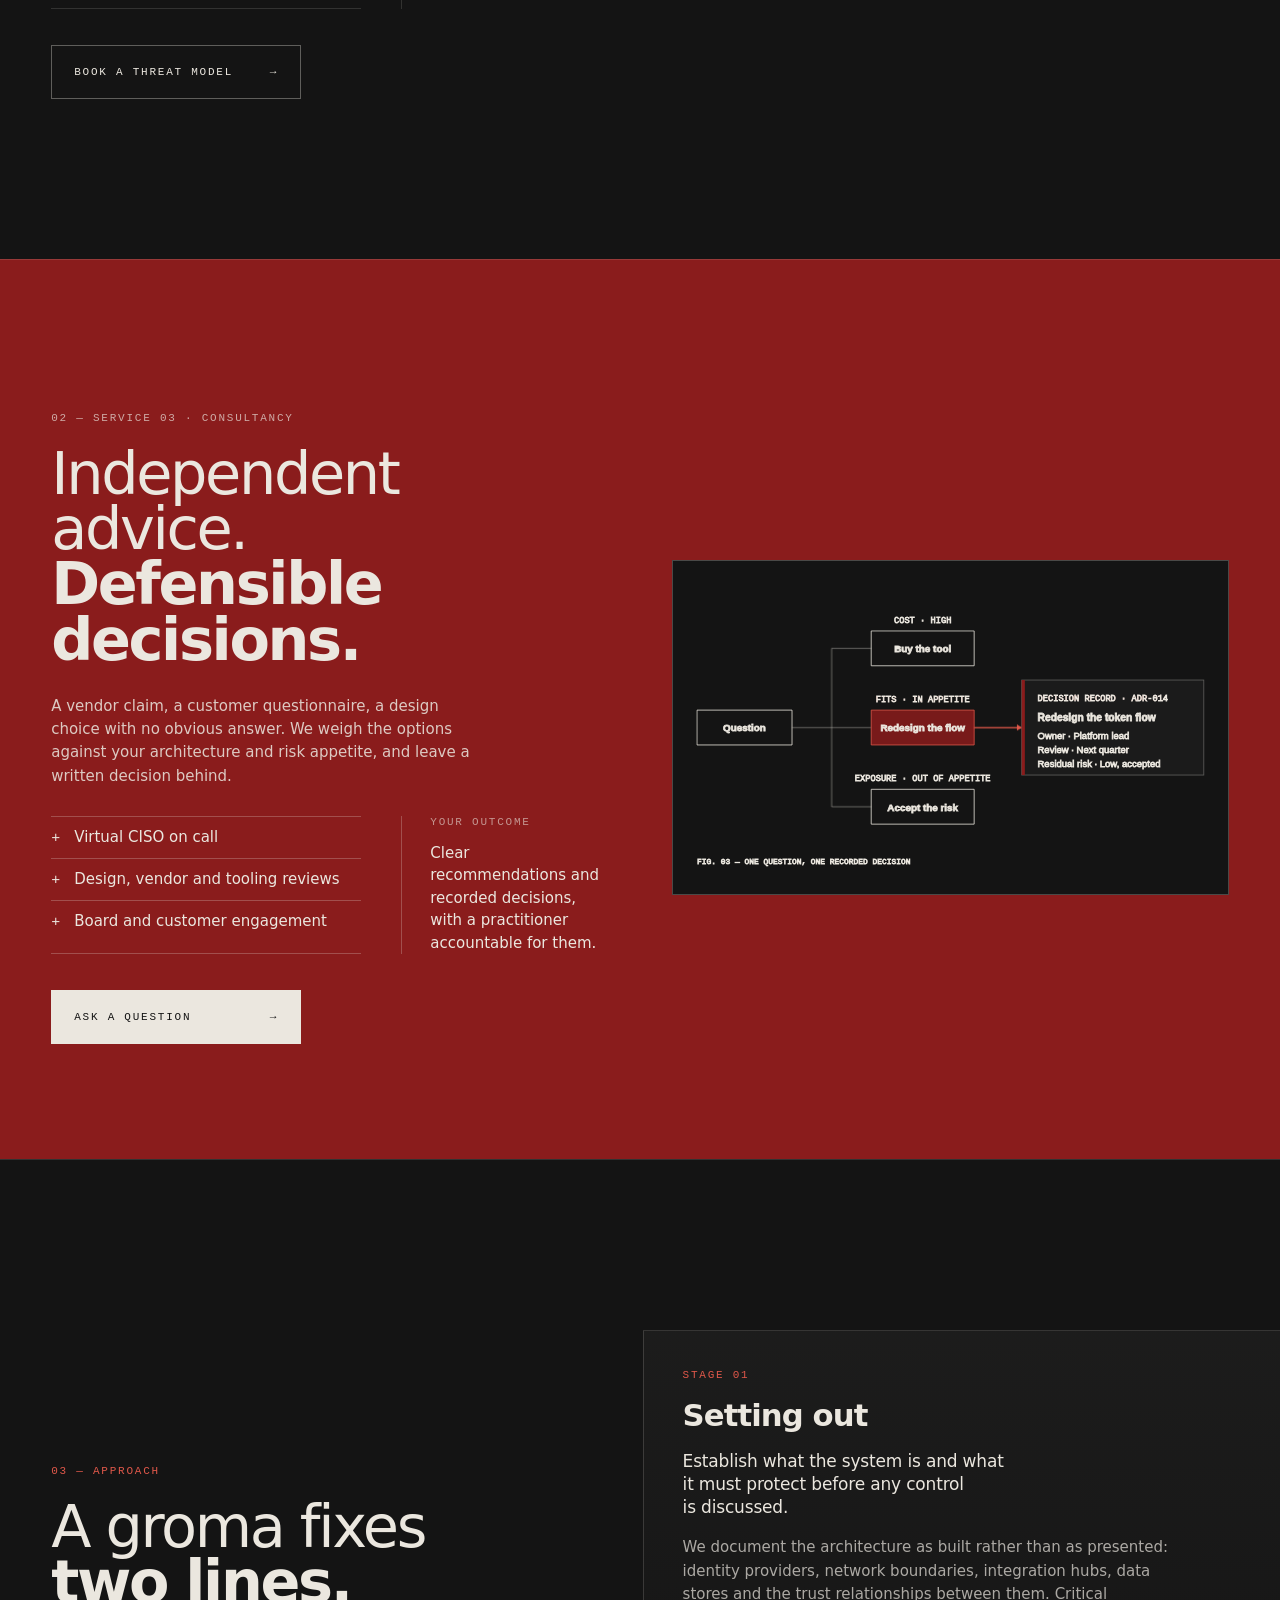
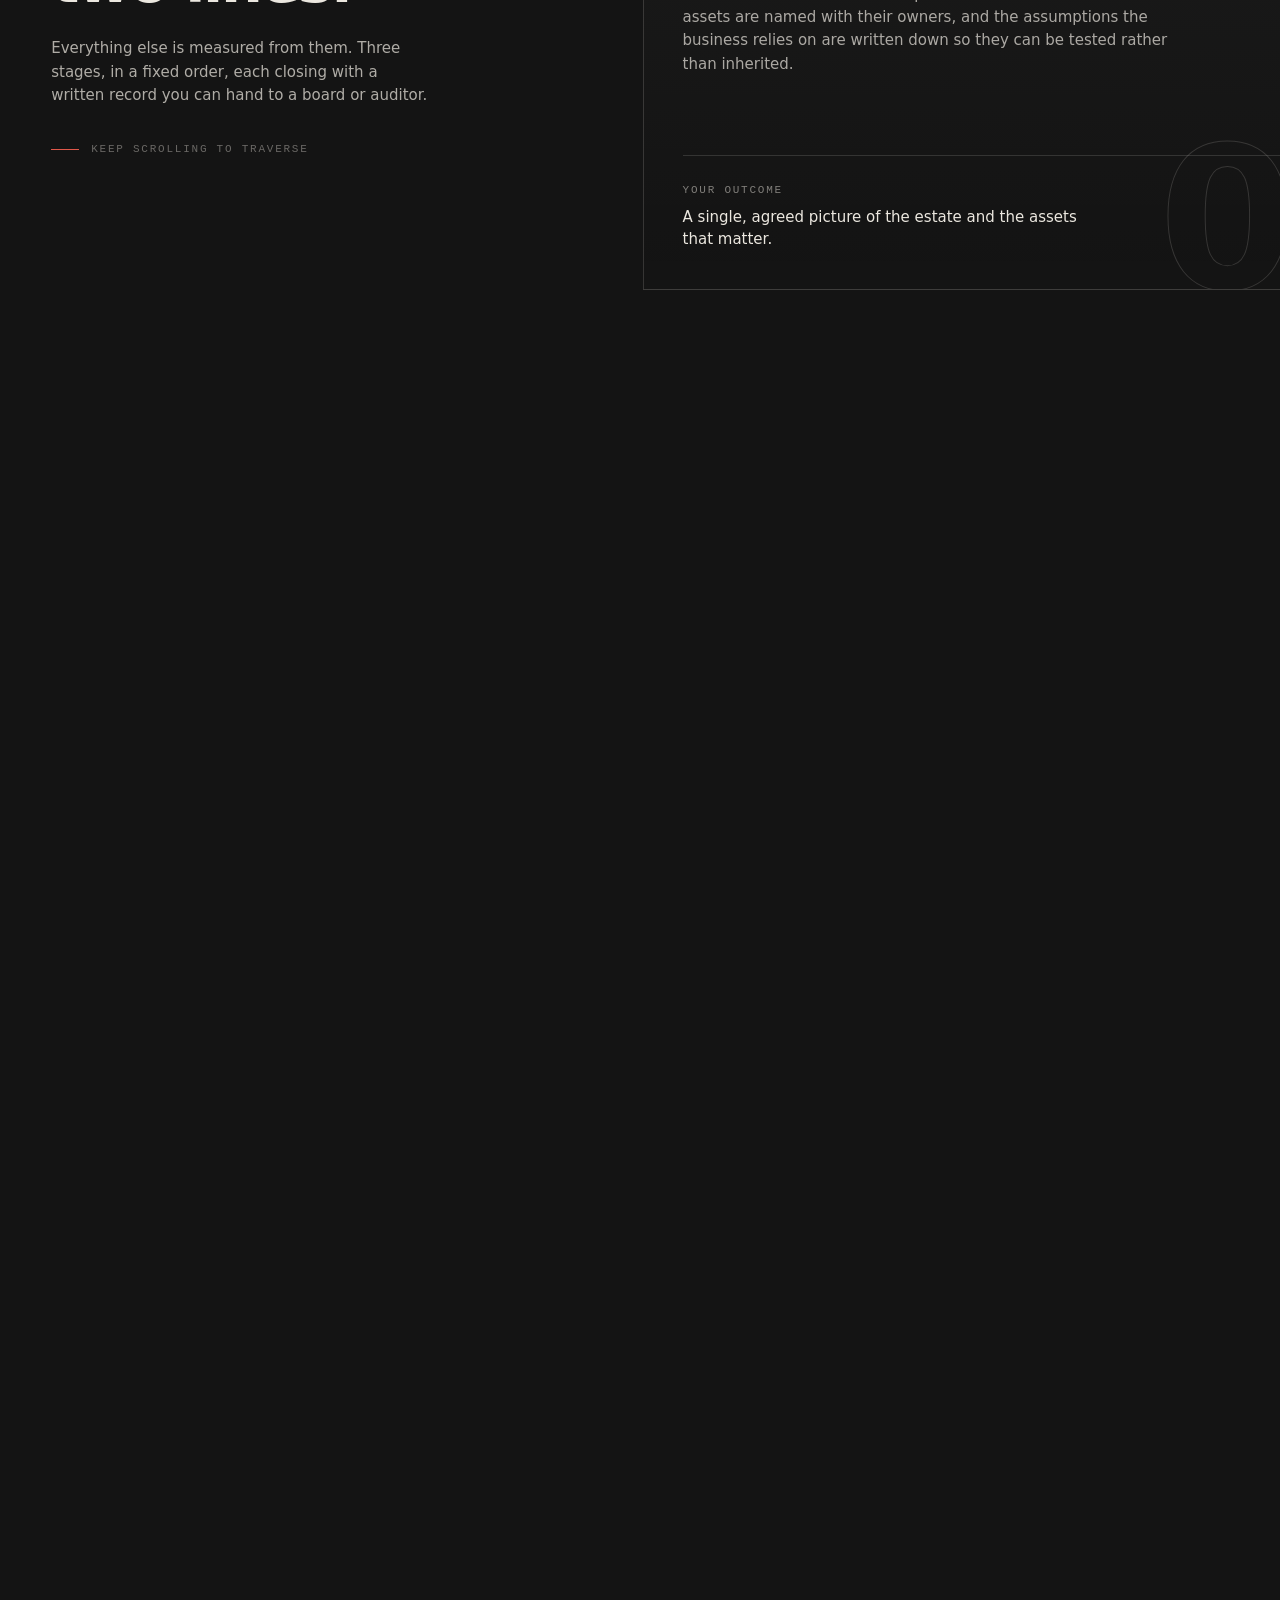
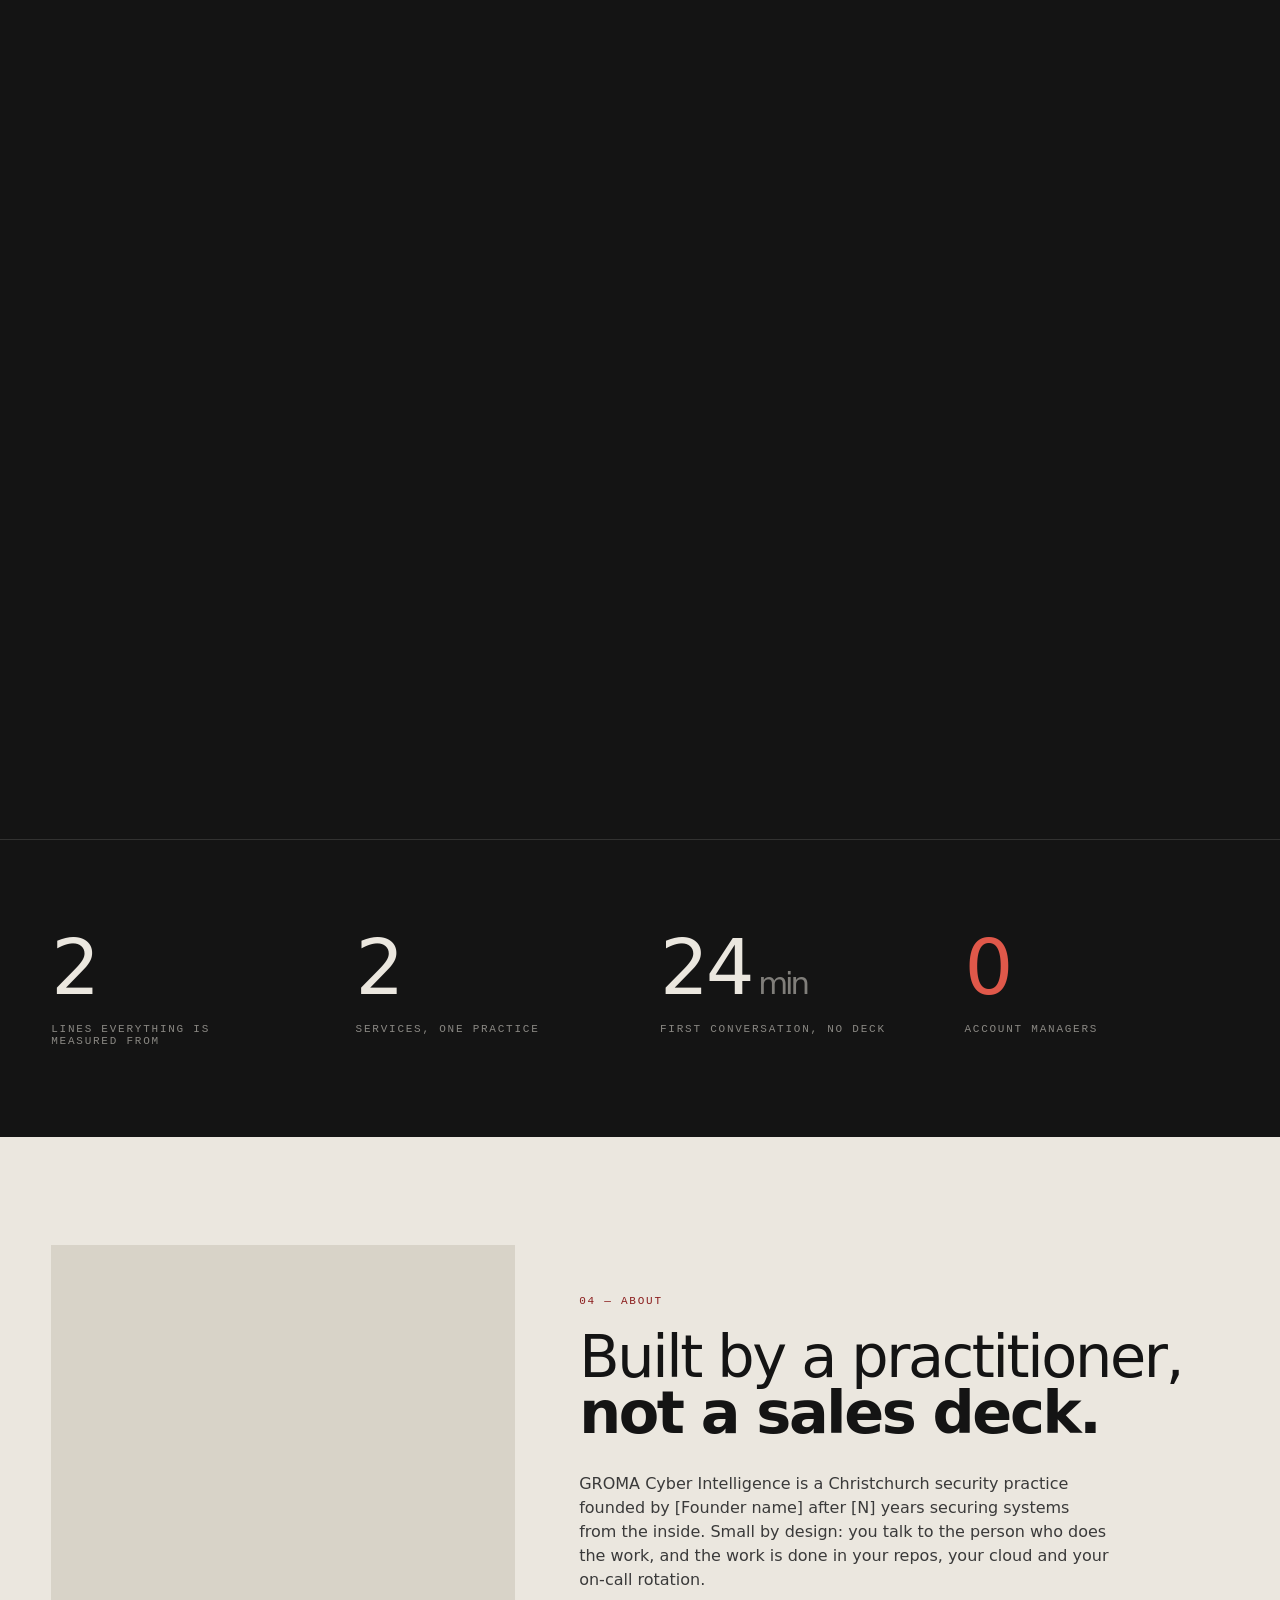
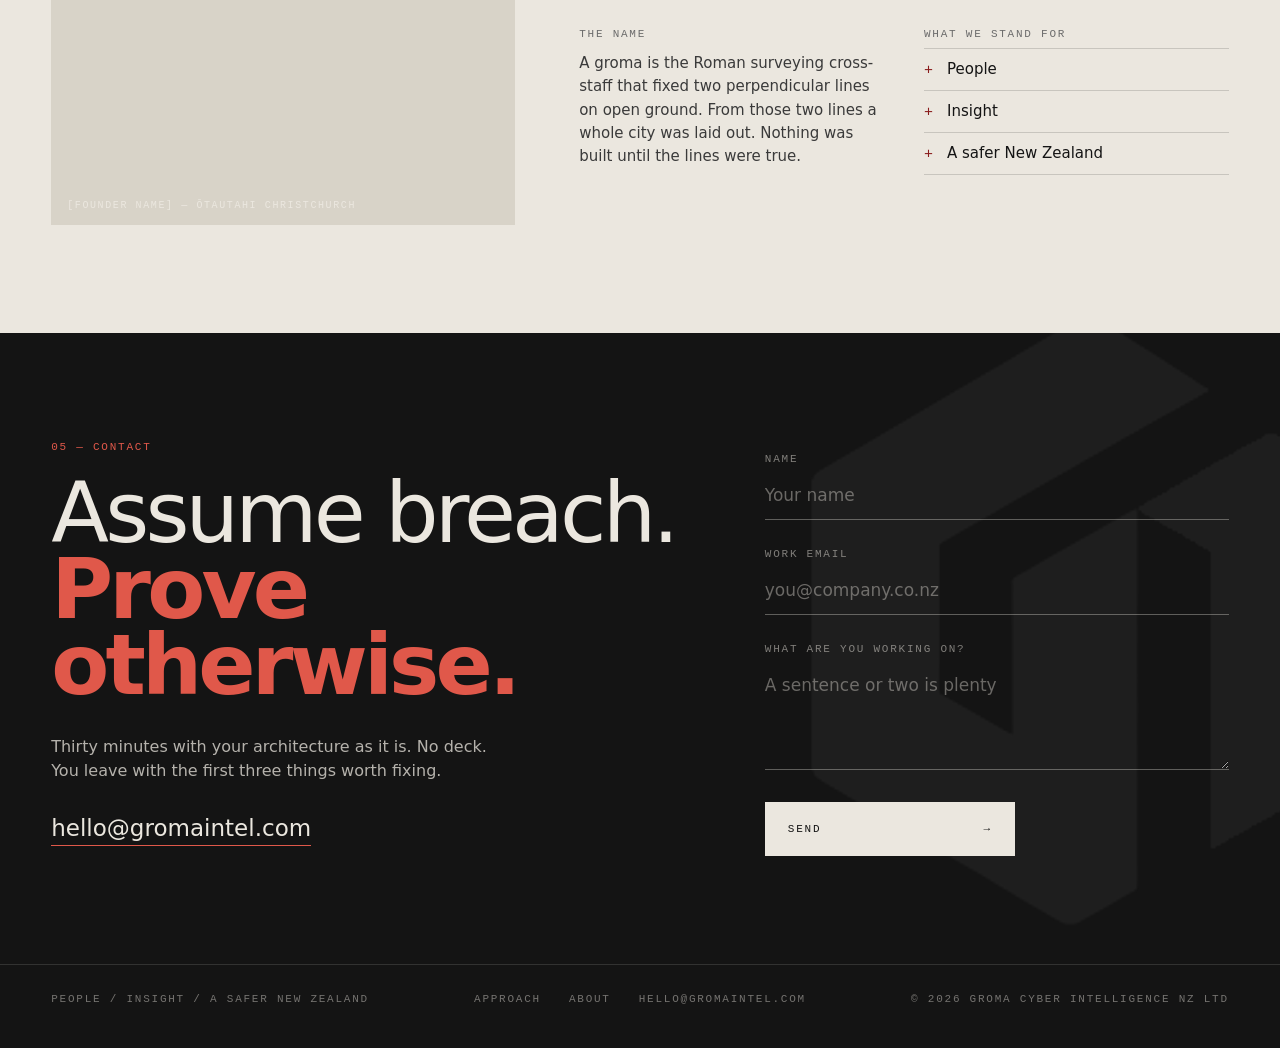
==== commit b2458322: "Add files via upload" ====
--- a/index.html
+++ b/index.html
@@ -261,6 +261,7 @@
       <label style="display:block"><span class="m" style="display:block;color:rgba(235,231,223,.5);margin-bottom:6px">What are you working on?</span><textarea class="in" name="message" rows="4" placeholder="A sentence or two is plenty" style="resize:vertical"></textarea></label>
       <input type="hidden" name="_subject" value="New enquiry via gromaintel.com">
       <input type="hidden" name="_captcha" value="false">
+      <input type="hidden" name="_next" value="https://gromaintel.com/thanks.html">
       <input type="hidden" name="_template" value="table">
       <input type="text" name="_honey" style="display:none" tabindex="-1" autocomplete="off" aria-hidden="true">
       <button class="btn" type="submit" data-magnet style="cursor:pointer;justify-self:start"><span>Send</span><span>→</span></button>
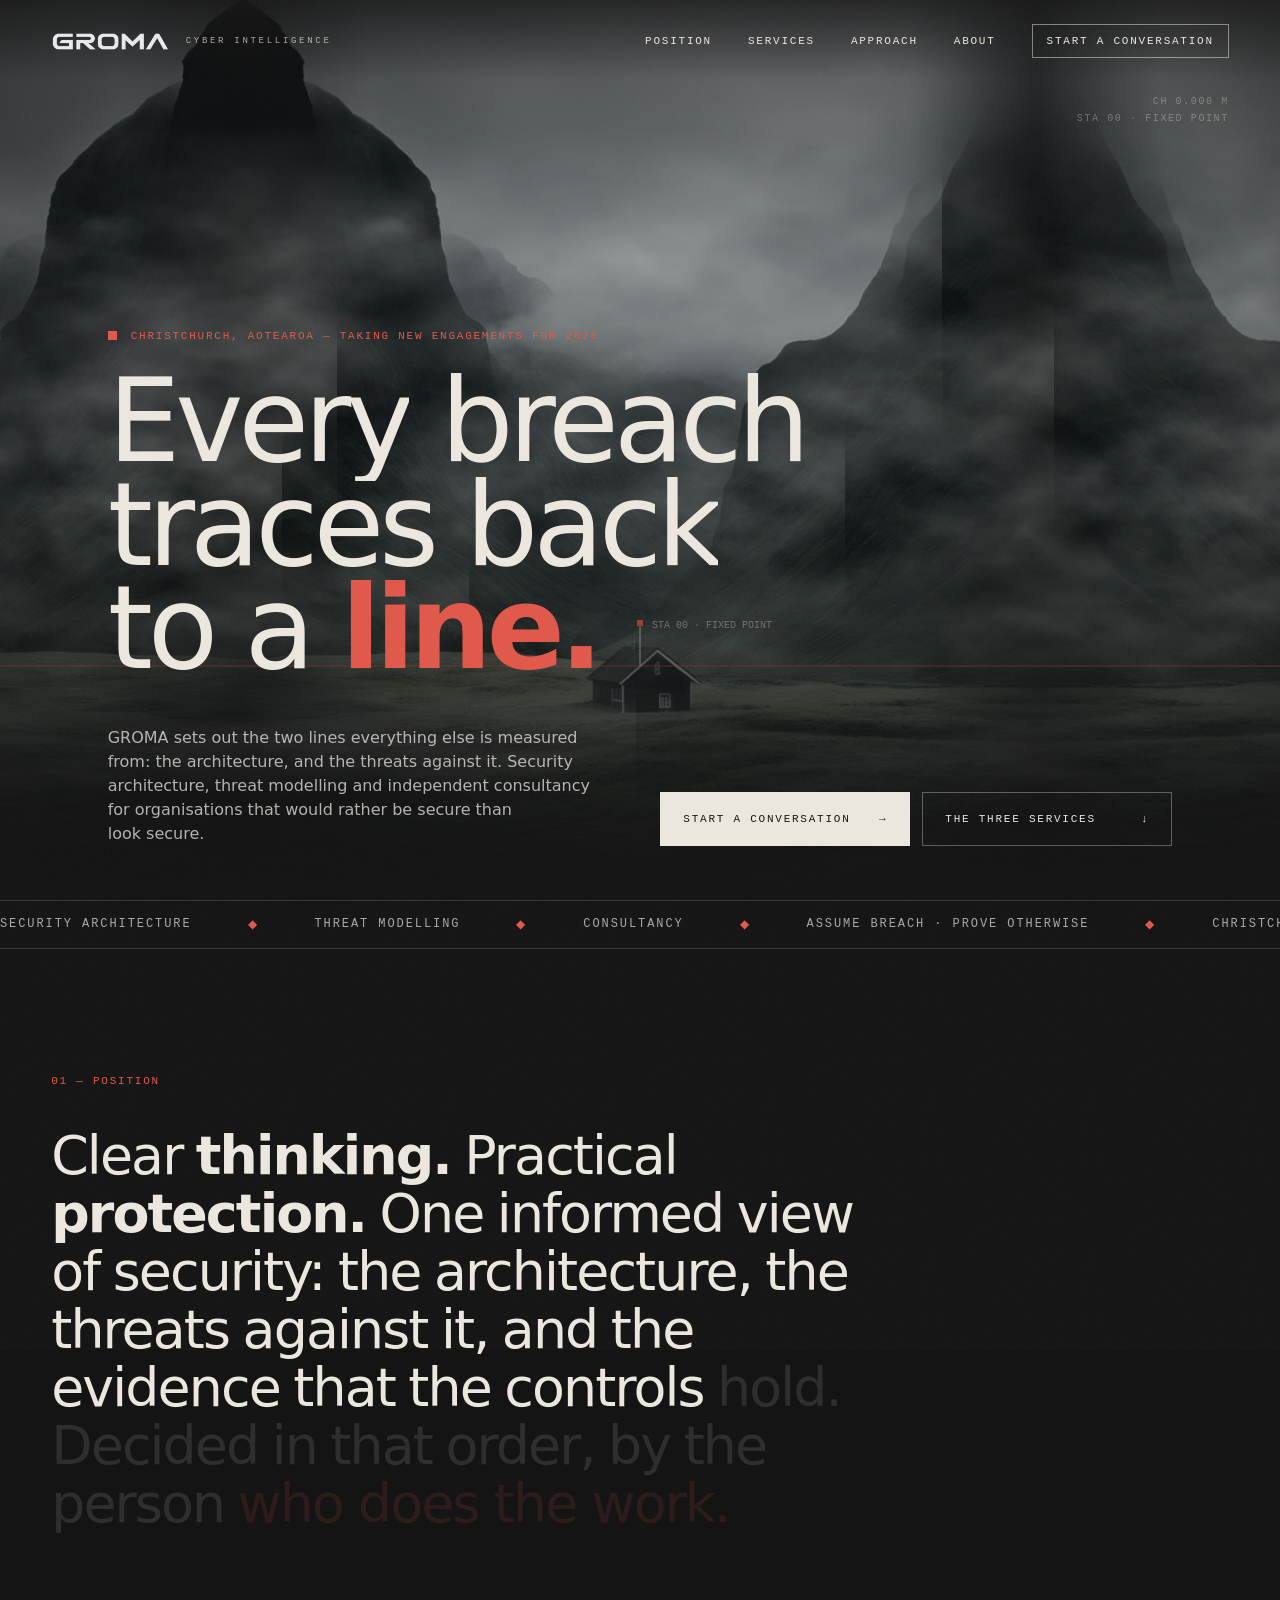
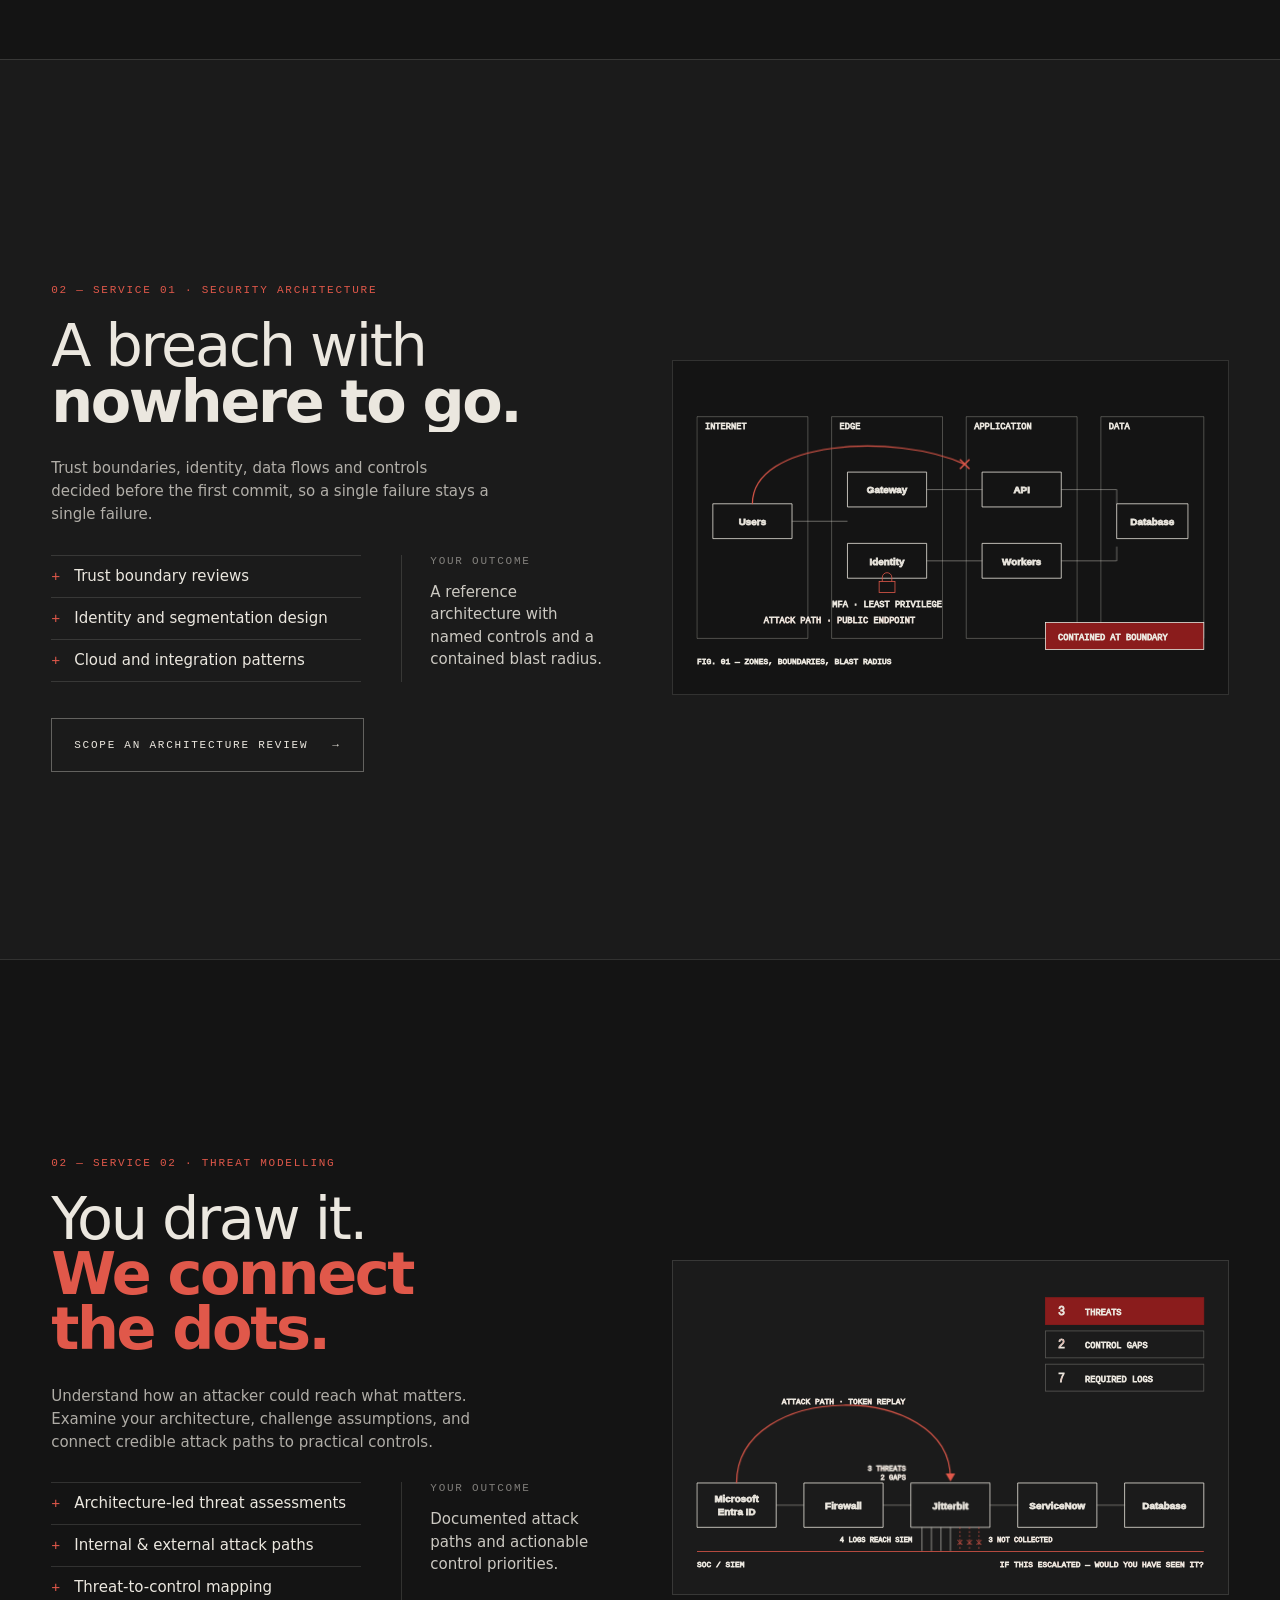
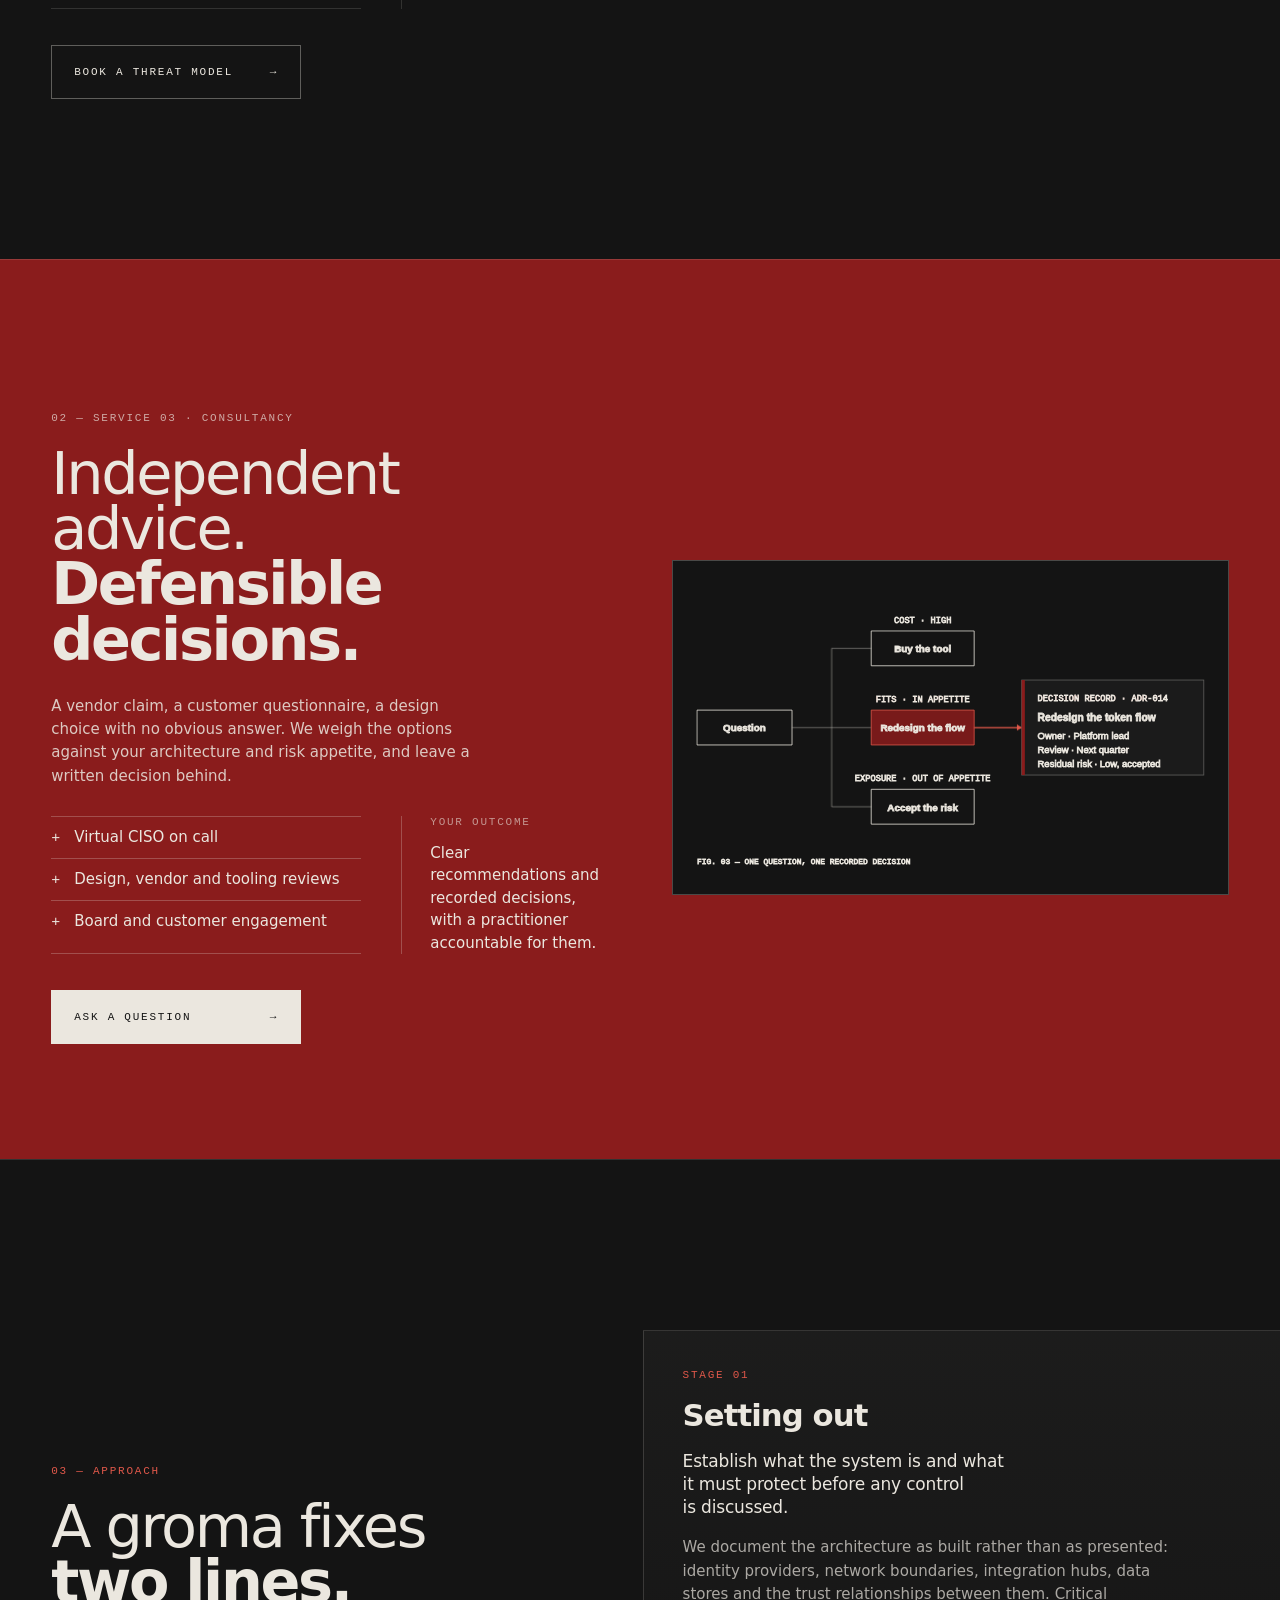
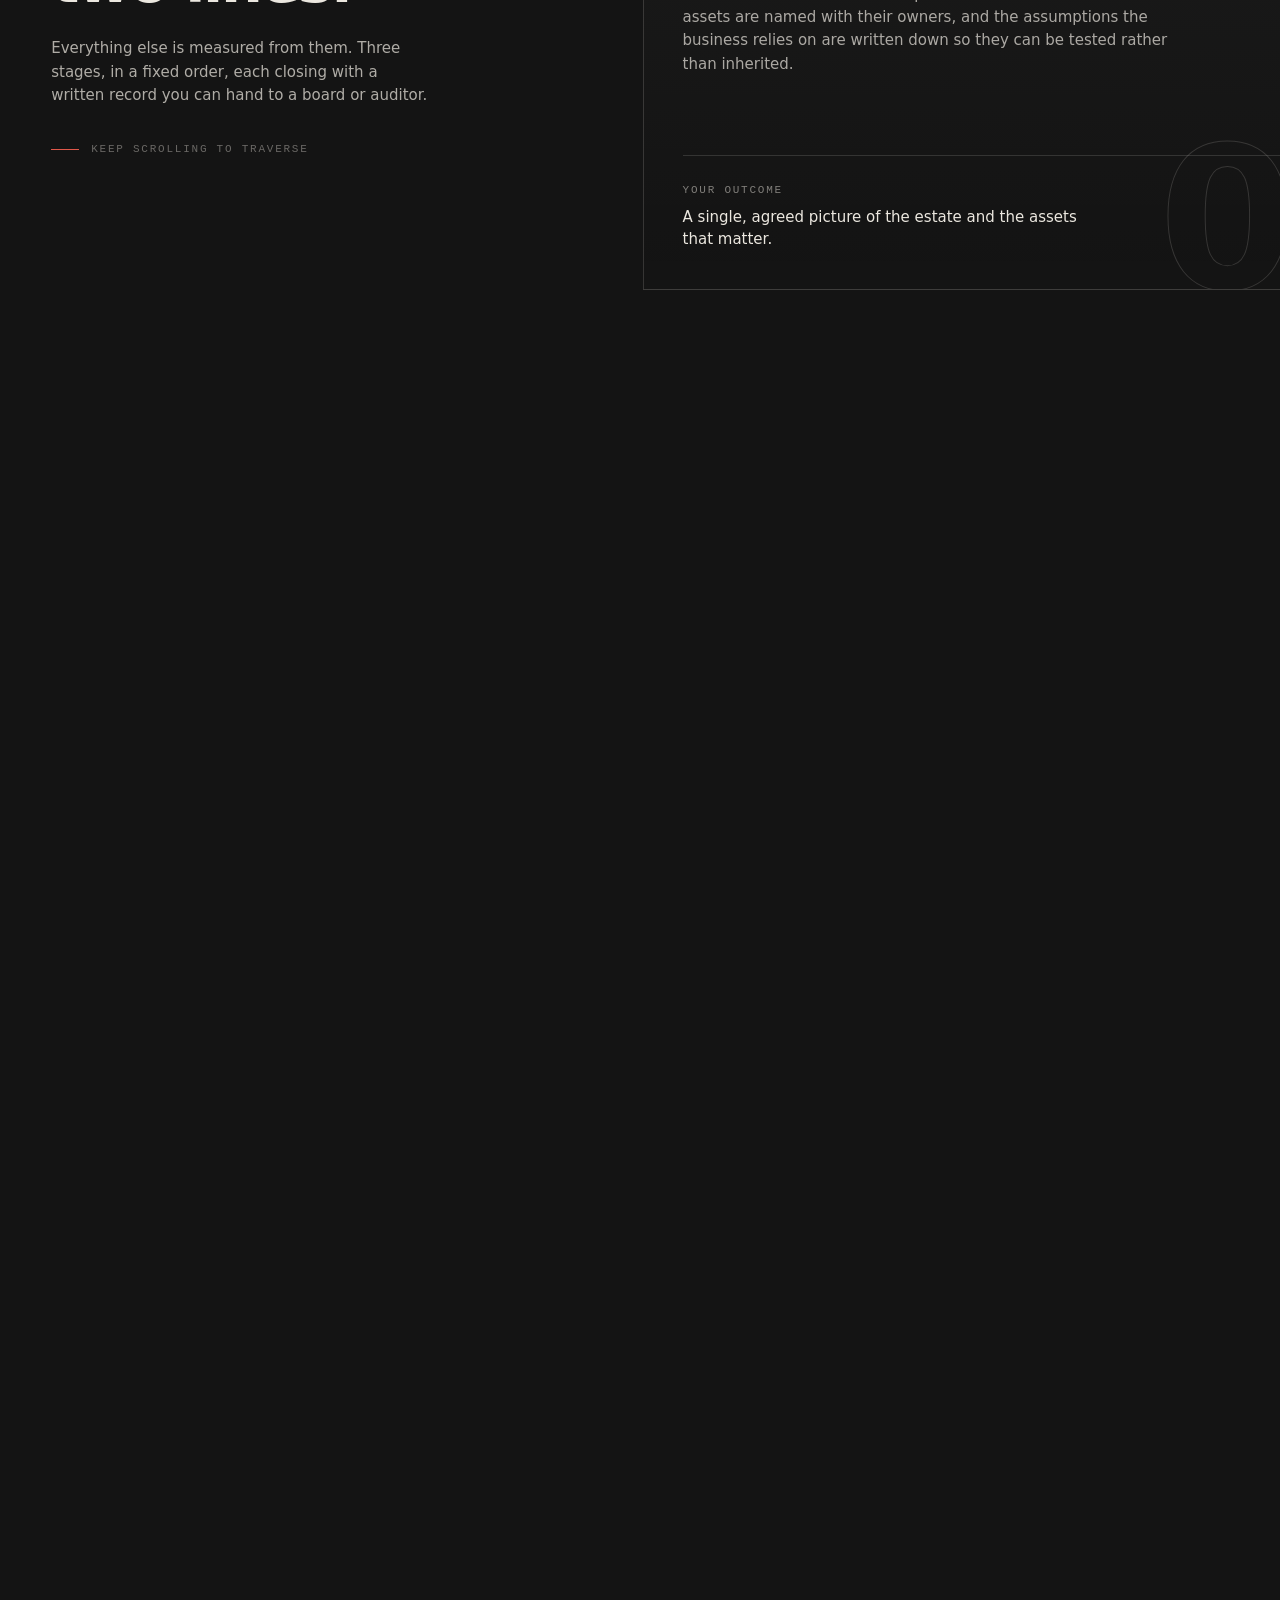
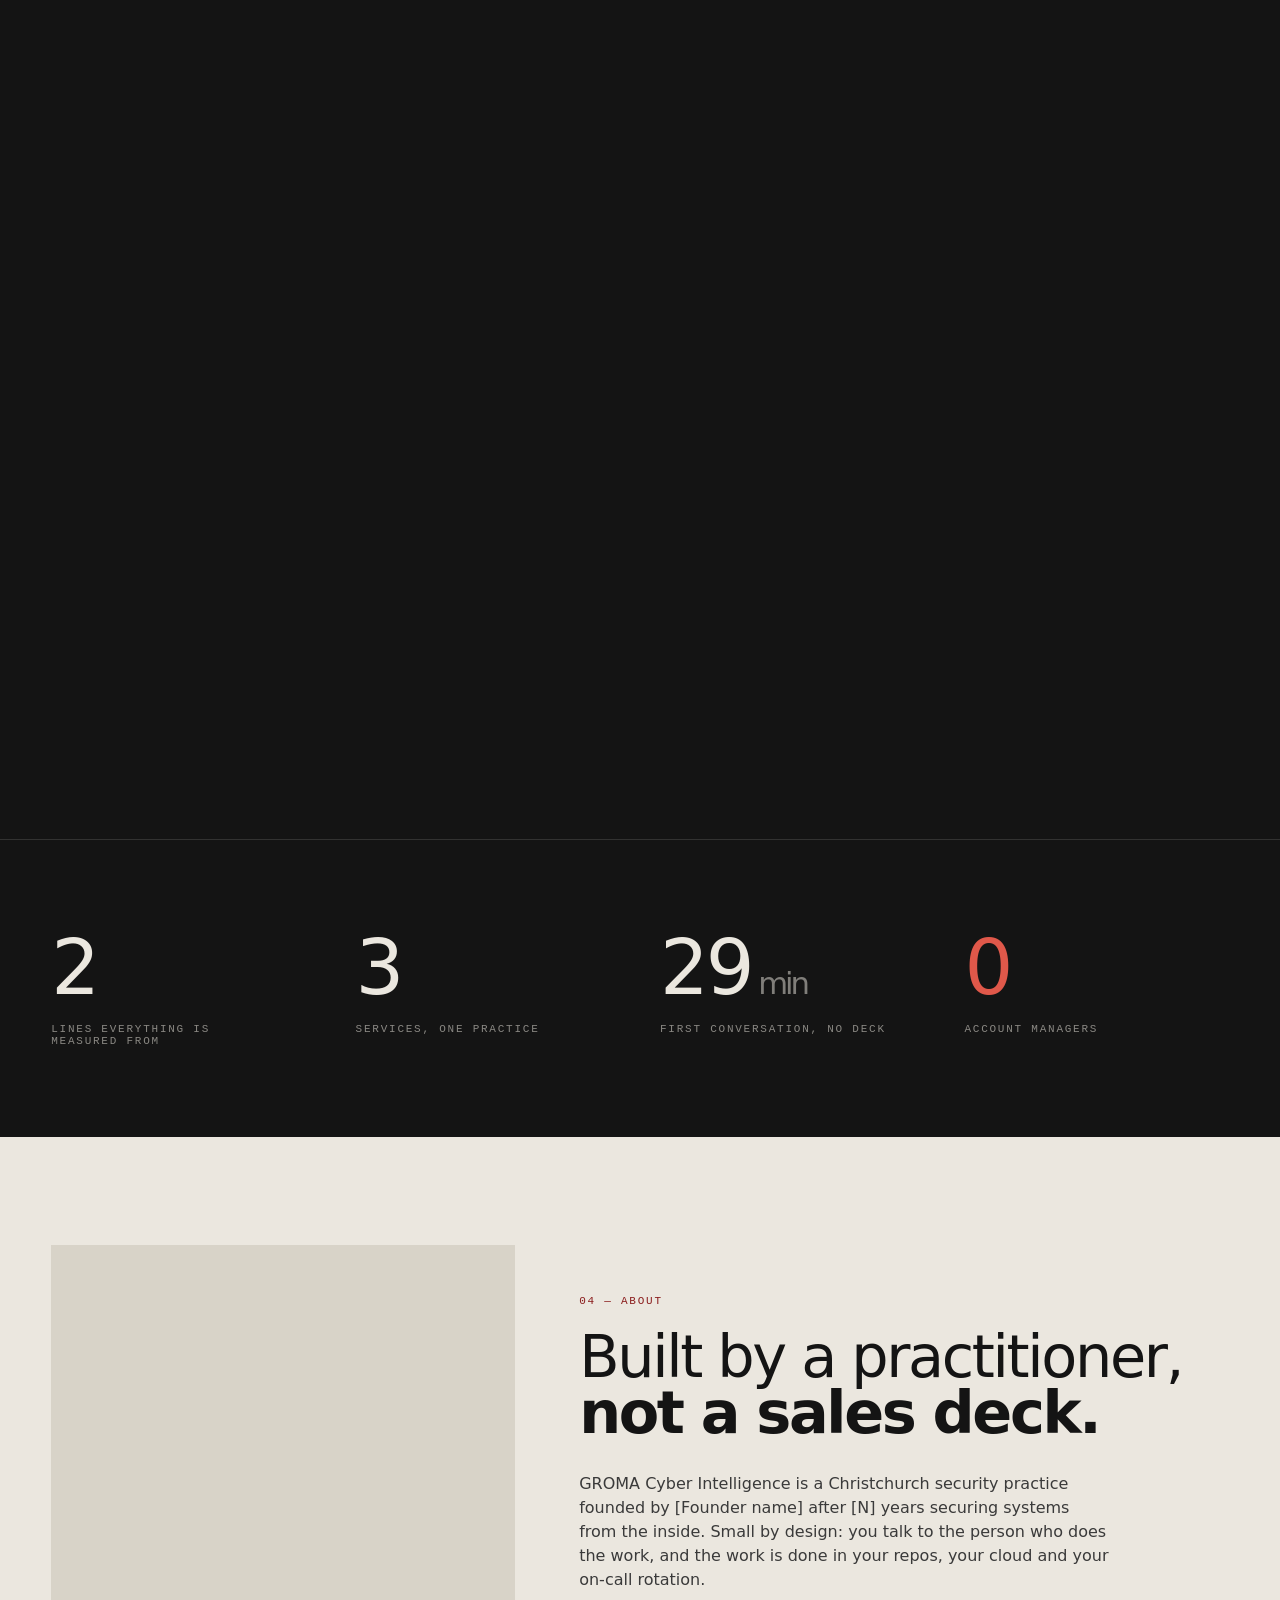
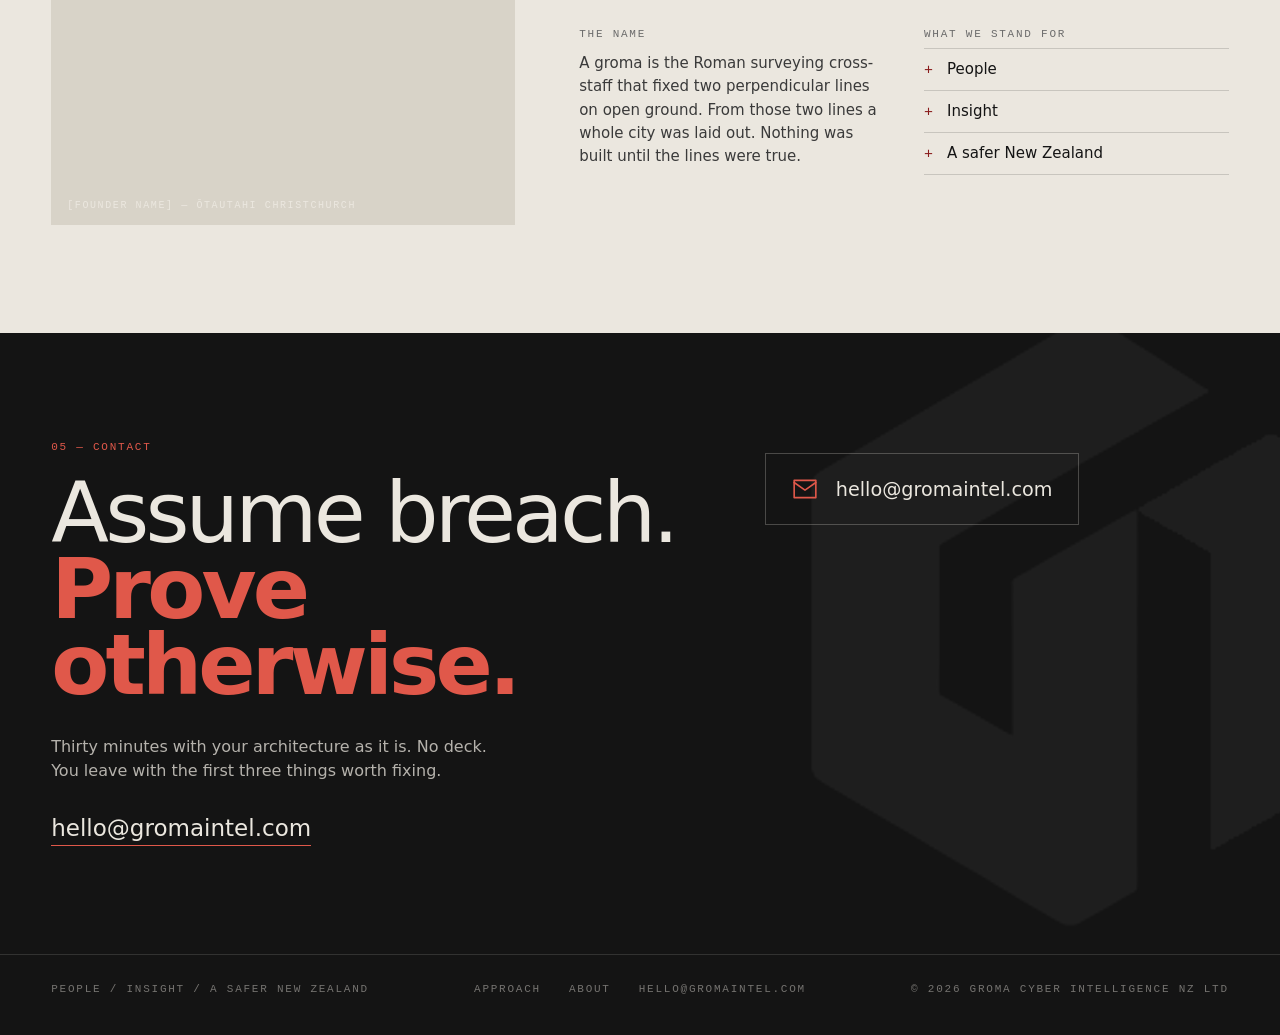
==== commit 9922b39d: "Add files via upload" ====
--- a/index.html
+++ b/index.html
@@ -3,7 +3,8 @@
 <head>
 <meta charset="utf-8">
 <meta name="viewport" content="width=device-width, initial-scale=1">
-<meta http-equiv="Content-Security-Policy" content="default-src 'self'; script-src 'self'; style-src 'self' 'unsafe-inline' https://fonts.googleapis.com; font-src https://fonts.gstatic.com; img-src 'self' data:; form-action https://formsubmit.co; base-uri 'self'; frame-ancestors 'none'">
+<meta http-equiv="Content-Security-Policy" content="default-src 'none'; script-src 'self'; style-src 'self' 'unsafe-inline' https://fonts.googleapis.com; font-src https://fonts.gstatic.com; img-src 'self' data:; connect-src 'none'; form-action 'none'; base-uri 'none'; object-src 'none'; frame-src 'none'; frame-ancestors 'none'; upgrade-insecure-requests">
+<meta name="referrer" content="strict-origin-when-cross-origin">
 <title>GROMA Cyber Intelligence — Every breach traces back to a line.</title>
 <meta name="description" content="Security architecture, threat modelling and independent security consultancy. Christchurch, Aotearoa.">
 <meta property="og:site_name" content="GROMA Cyber Intelligence"><meta property="og:title" content="Every breach traces back to a line."><meta property="og:description" content="Security architecture, threat modelling and independent security consultancy. Christchurch, Aotearoa."><meta property="og:type" content="website"><meta property="og:url" content="https://www.gromaintel.com/">
@@ -49,6 +50,7 @@
 .ap .n{position:absolute;right:-8px;bottom:-30px;font-weight:800;font-size:clamp(160px,22vh,260px);line-height:1;letter-spacing:-.06em;color:transparent;-webkit-text-stroke:1px rgba(235,231,223,.16);user-select:none}
 .in{width:100%;background:transparent;border:0;border-bottom:1px solid rgba(235,231,223,.35);padding:14px 0;font:inherit;font-size:17px;color:#ebe7df;outline:none;transition:border-color .3s}.in:focus{border-bottom-color:#e0584a}.in::placeholder{color:rgba(235,231,223,.4)}
 .grain{position:fixed;inset:-50%;width:200%;height:200%;pointer-events:none;z-index:80;opacity:.05;will-change:transform;background-image:url("data:image/svg+xml,%3Csvg xmlns='http://www.w3.org/2000/svg' width='160' height='160'%3E%3Cfilter id='n'%3E%3CfeTurbulence type='fractalNoise' baseFrequency='.9' numOctaves='2' stitchTiles='stitch'/%3E%3CfeColorMatrix values='0 0 0 0 1 0 0 0 0 1 0 0 0 0 1 0 0 0 .6 0'/%3E%3C/filter%3E%3Crect width='100%25' height='100%25' filter='url(%23n)'/%3E%3C/svg%3E");animation:grain 1.6s steps(4) infinite}@keyframes grain{0%{transform:translate(0,0)}20%{transform:translate(-3%,2%)}40%{transform:translate(2%,-4%)}60%{transform:translate(-4%,-1%)}80%{transform:translate(3%,3%)}100%{transform:translate(0,0)}}
+.mail{transition:border-color .4s,background .4s}.mail:hover{border-color:#e0584a;background:rgba(224,88,74,.08)}
 @keyframes pulse{0%,100%{box-shadow:0 0 0 0 rgba(224,88,74,.55)}70%{box-shadow:0 0 0 12px rgba(224,88,74,0)}}
 @keyframes spin{to{transform:rotate(360deg)}}
 @media (max-width:900px){.two{grid-template-columns:1fr!important}.svc{grid-template-columns:1fr;position:relative;min-height:auto;padding-top:64px}.nav{display:none!important}.strip{height:auto}.strip>div{position:static;height:auto;display:block}.track{flex-direction:column;transform:none!important;padding:0 20px}.ap{flex:none;min-height:auto}.hero h1{font-size:clamp(44px,12vw,80px)!important}.cursor{display:none}}
@@ -255,17 +257,12 @@
       <p data-rv style="--d:.2s;margin:32px 0 0;max-width:44ch;font-size:clamp(16px,1.25vw,20px);line-height:1.5;color:rgba(235,231,223,.75)">Thirty minutes with your architecture as it is. No deck. You leave with the first three things worth fixing.</p>
       <a data-rv href="mailto:hello@gromaintel.com" style="--d:.3s;display:inline-block;margin-top:32px;font-size:clamp(20px,1.8vw,30px);font-weight:500;text-decoration:none;border-bottom:1px solid #e0584a;padding-bottom:4px">hello@gromaintel.com</a>
     </div>
-    <form data-rv action="https://formsubmit.co/hello@gromaintel.com" method="POST" style="--d:.2s;display:grid;gap:28px;margin:0;padding-top:12px">
-      <label style="display:block"><span class="m" style="display:block;color:rgba(235,231,223,.5);margin-bottom:6px">Name</span><input class="in" name="name" type="text" autocomplete="name" placeholder="Your name"></label>
-      <label style="display:block"><span class="m" style="display:block;color:rgba(235,231,223,.5);margin-bottom:6px">Work email</span><input class="in" name="email" type="email" autocomplete="email" placeholder="you@company.co.nz"></label>
-      <label style="display:block"><span class="m" style="display:block;color:rgba(235,231,223,.5);margin-bottom:6px">What are you working on?</span><textarea class="in" name="message" rows="4" placeholder="A sentence or two is plenty" style="resize:vertical"></textarea></label>
-      <input type="hidden" name="_subject" value="New enquiry via gromaintel.com">
-      <input type="hidden" name="_captcha" value="false">
-      <input type="hidden" name="_next" value="https://gromaintel.com/thanks.html">
-      <input type="hidden" name="_template" value="table">
-      <input type="text" name="_honey" style="display:none" tabindex="-1" autocomplete="off" aria-hidden="true">
-      <button class="btn" type="submit" data-magnet style="cursor:pointer;justify-self:start"><span>Send</span><span>→</span></button>
-    </form>
+    <div data-rv style="--d:.2s;padding-top:12px">
+      <a class="mail" href="mailto:hello@gromaintel.com?subject=Enquiry%20via%20gromaintel.com" style="display:inline-flex;align-items:center;gap:18px;text-decoration:none;border:1px solid rgba(235,231,223,.25);padding:22px 26px">
+        <svg width="26" height="26" viewBox="0 0 24 24" fill="none" stroke="#e0584a" stroke-width="1.5" stroke-linecap="round" stroke-linejoin="round" aria-hidden="true" style="flex:none"><rect x="2" y="4" width="20" height="16"></rect><path d="m2 6 10 7 10-7"></path></svg>
+        <span style="font-size:clamp(17px,1.5vw,22px);font-weight:500">hello@gromaintel.com</span>
+      </a>
+    </div>
   </div>
 </section>
 
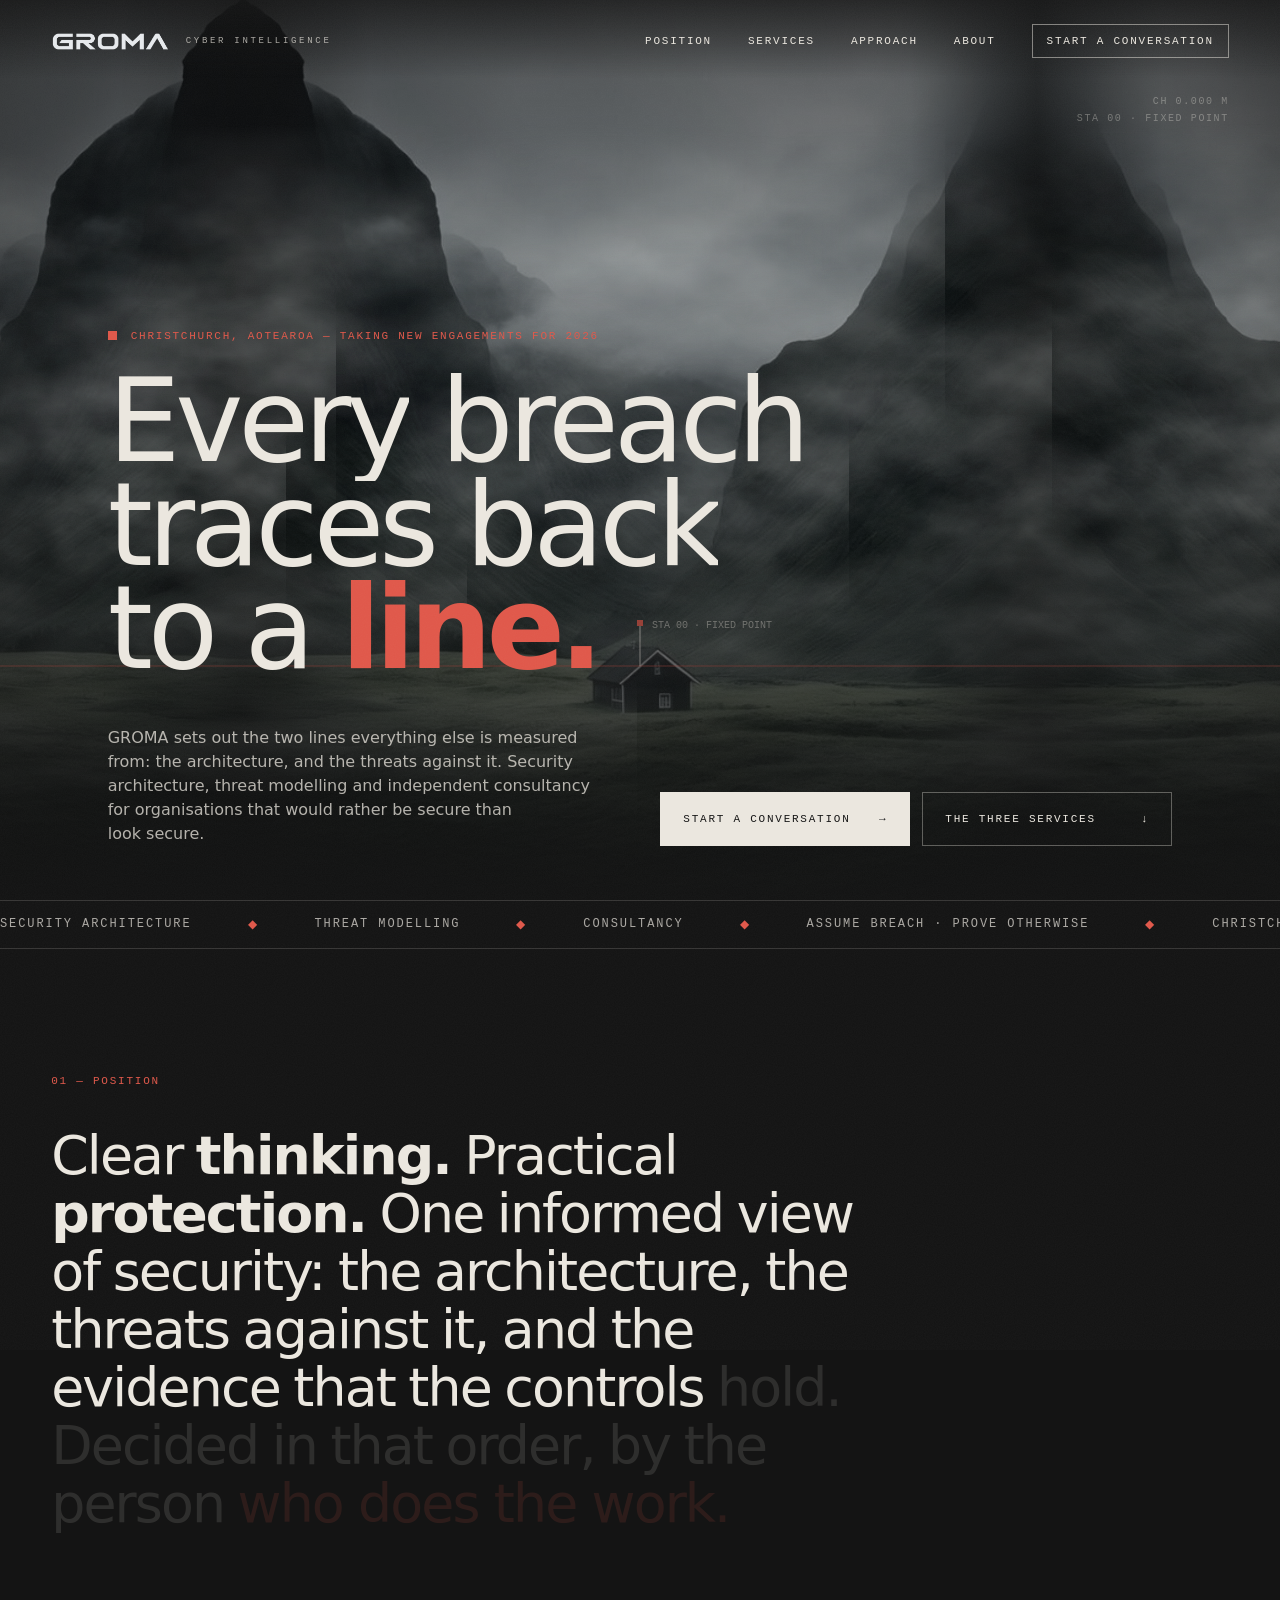
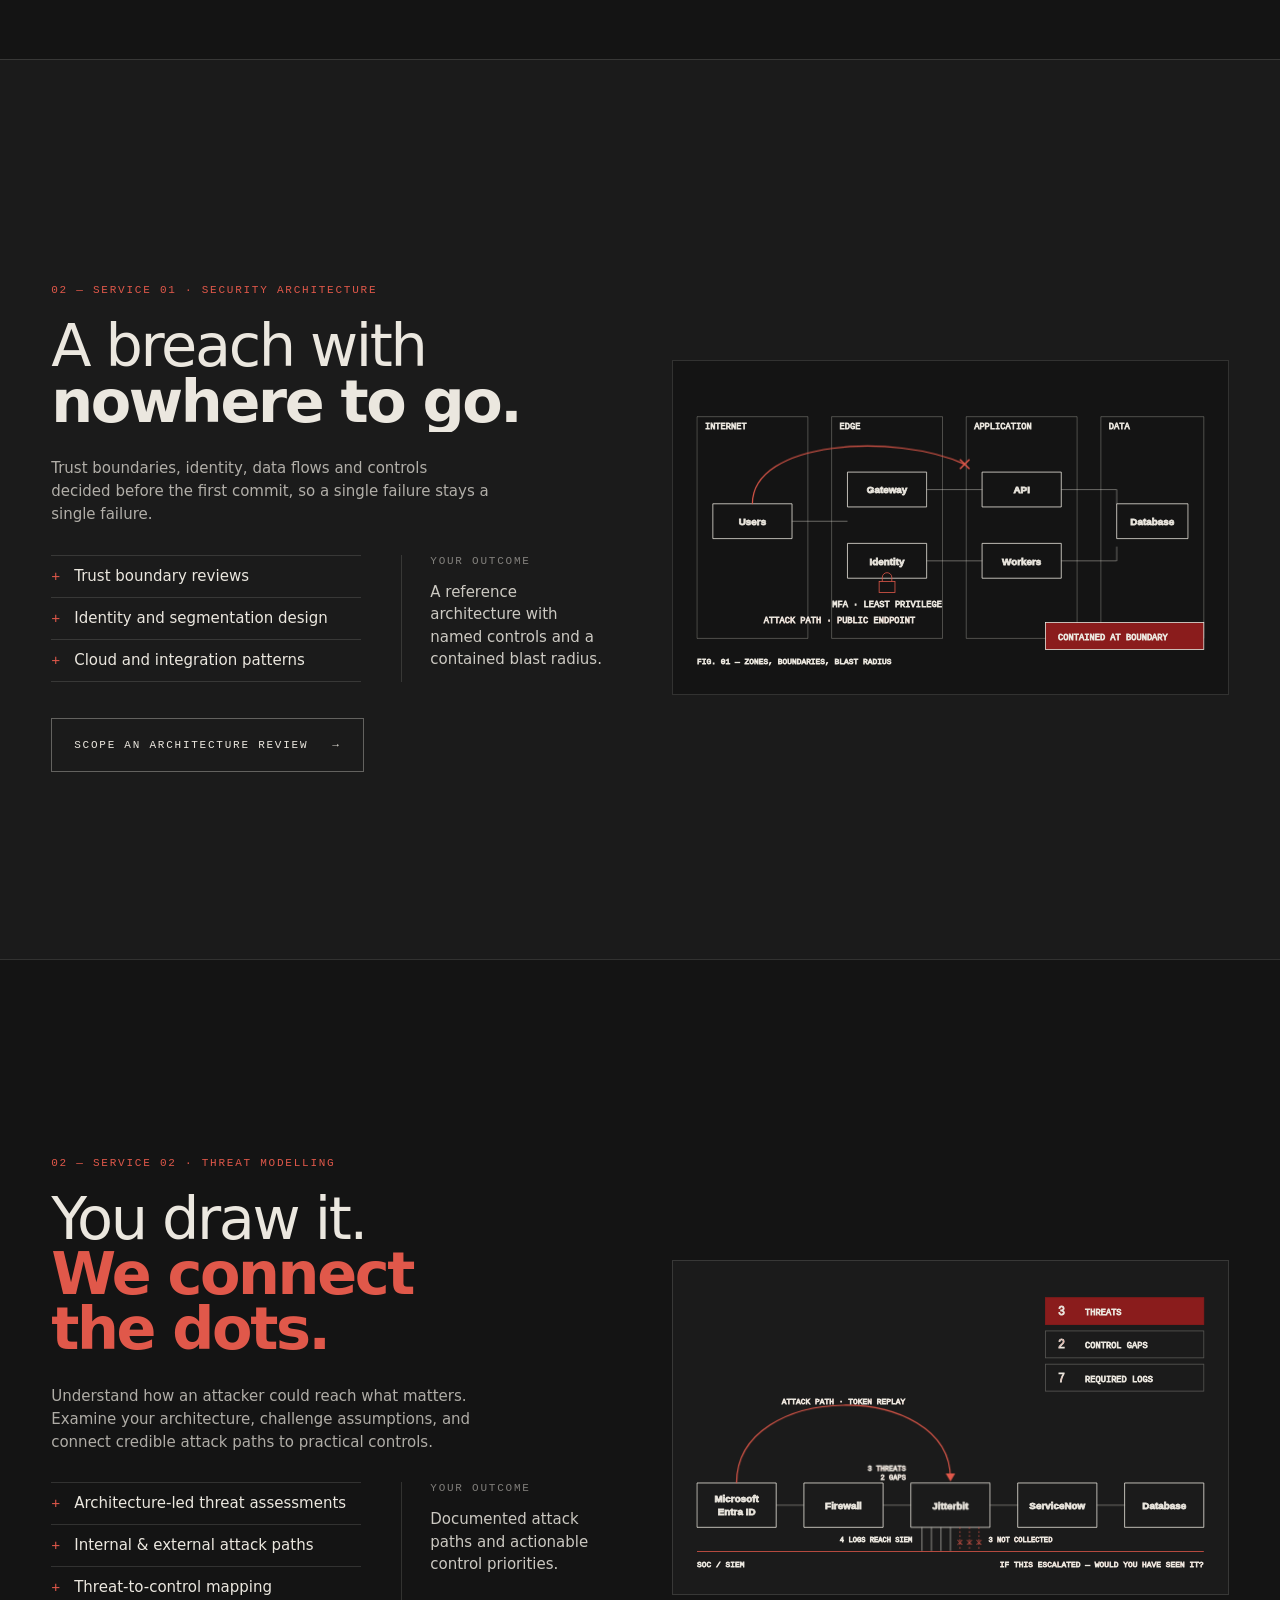
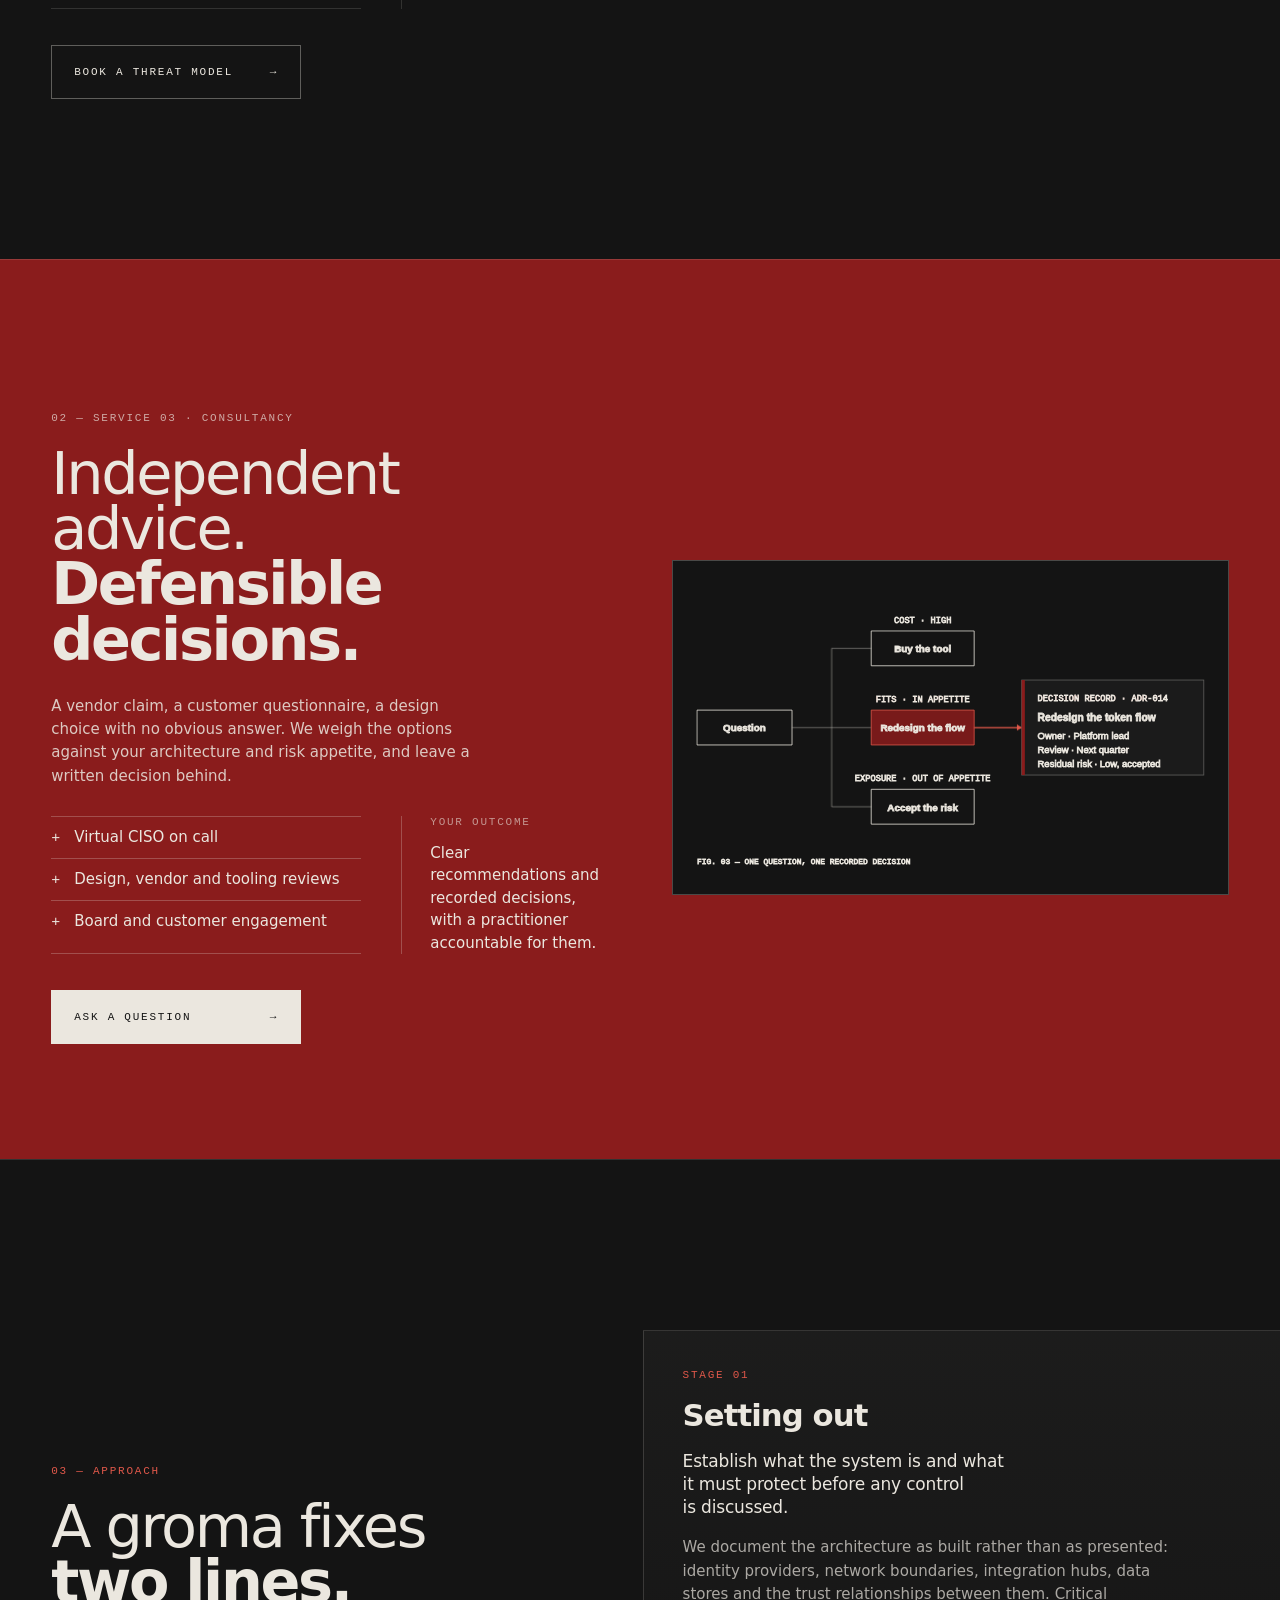
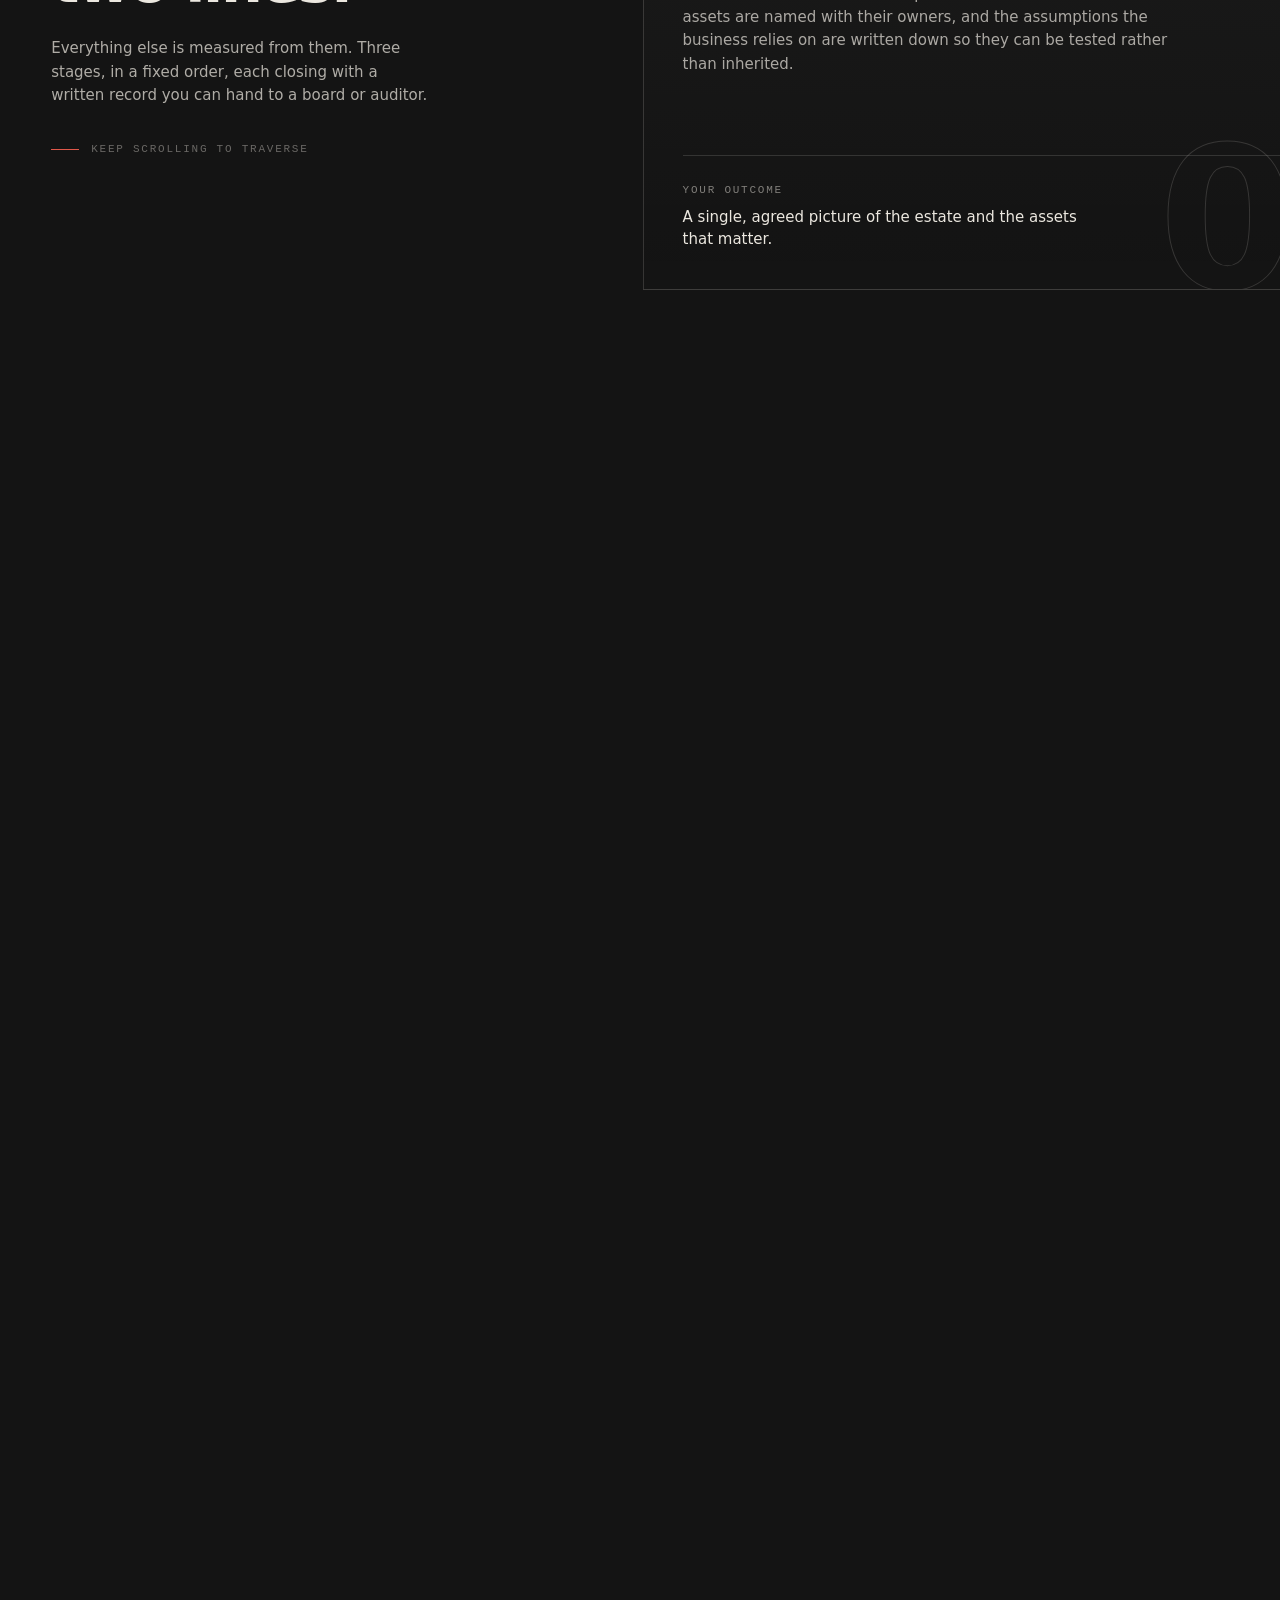
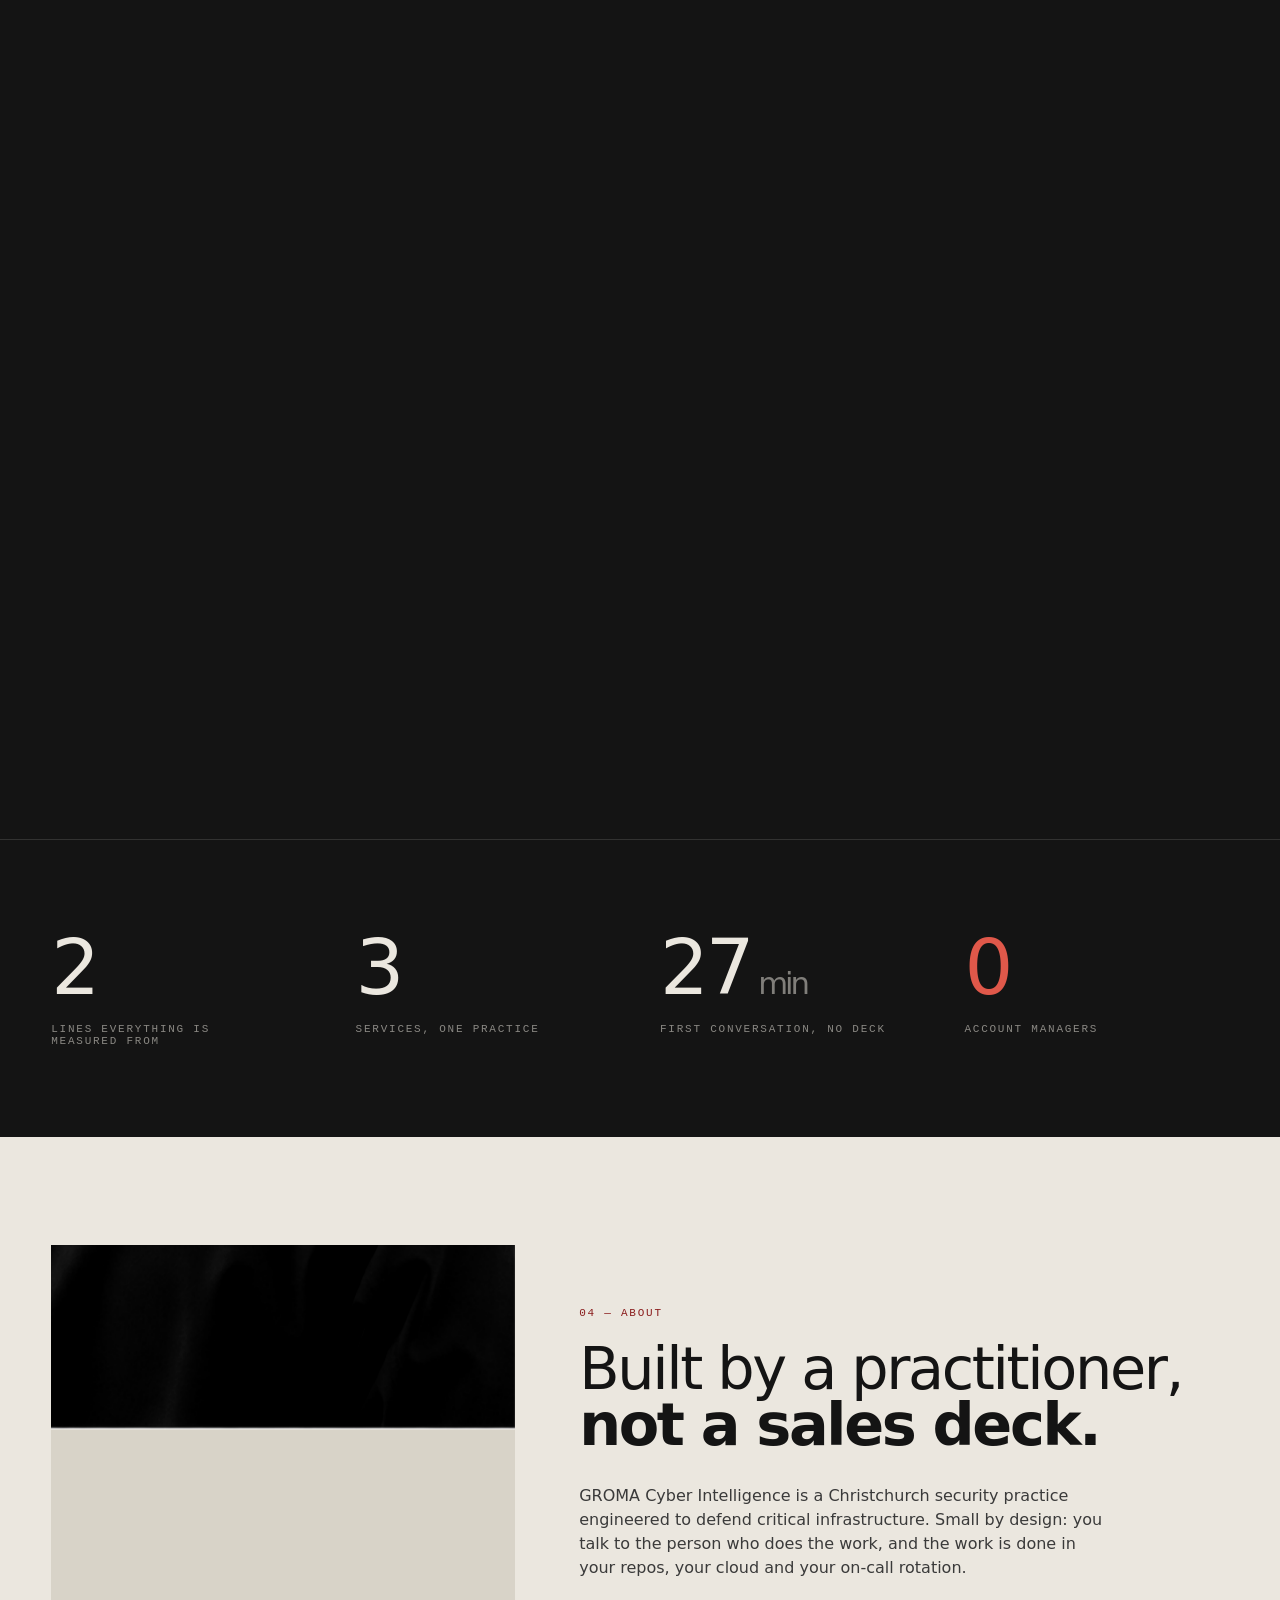
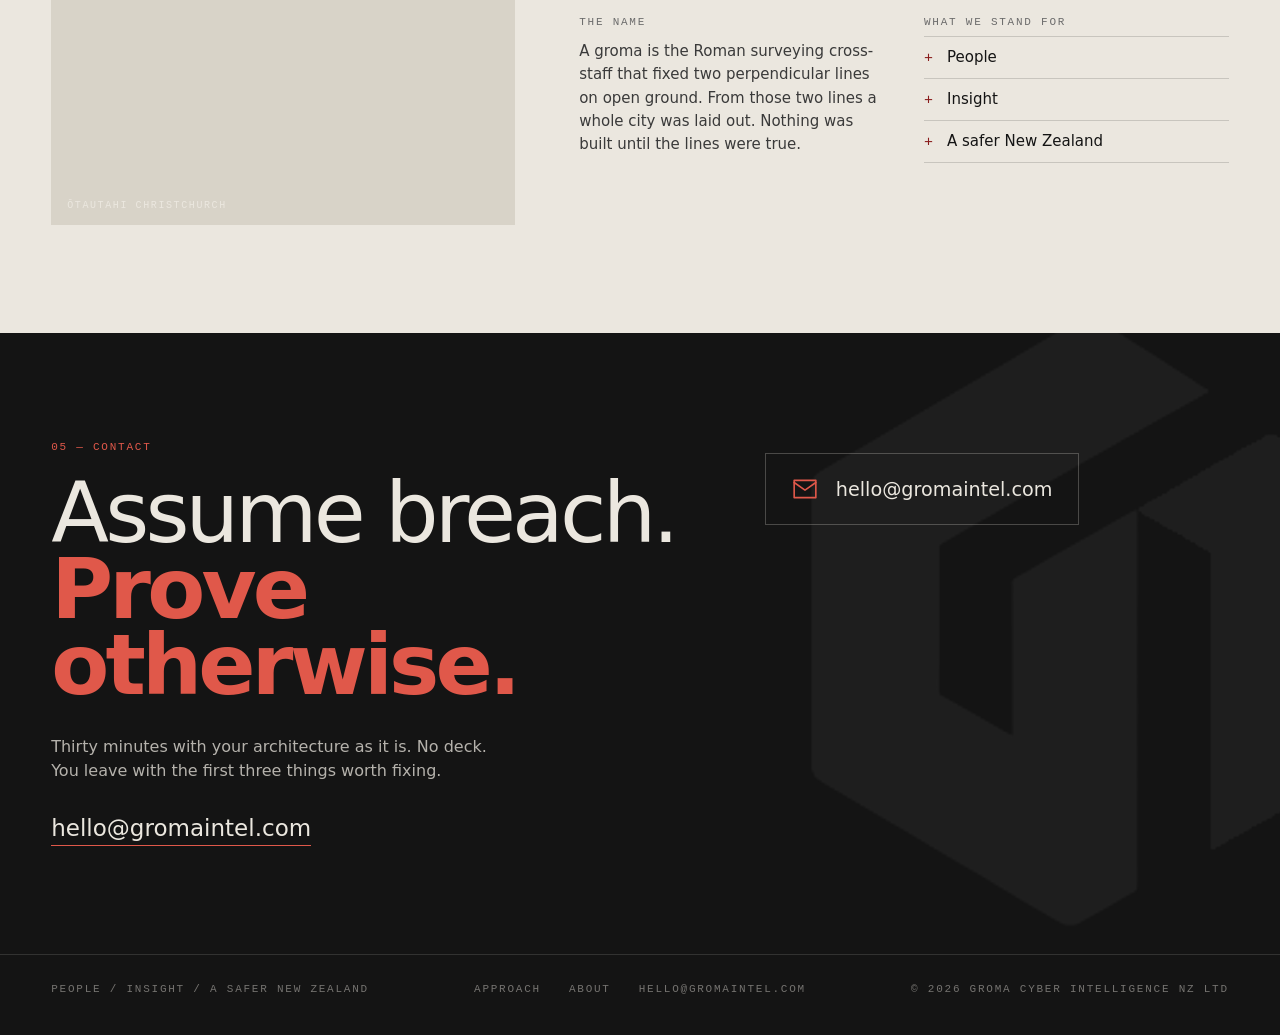
==== commit 7533e69e: "Update index.html" ====
--- a/index.html
+++ b/index.html
@@ -235,11 +235,11 @@
 
 <section id="about" class="chalk" style="background:#ebe7df;color:#141414;overflow:hidden" data-screen-label="About">
   <div class="wrap two" style="display:grid;grid-template-columns:minmax(0,5fr) minmax(0,7fr);gap:clamp(32px,5vw,80px);padding-top:clamp(80px,12vh,160px);padding-bottom:clamp(80px,12vh,160px);align-items:center">
-    <figure data-rv style="margin:0;position:relative;aspect-ratio:4/5;overflow:hidden;background:#d8d3c8"><img data-parallax="-60" src="assets/photo-jacket.png" alt="Founder facing the Christchurch skyline at dusk, black and white" style="position:absolute;inset:-12% 0;width:100%;height:124%;object-fit:cover;filter:grayscale(1) contrast(1.05)"><figcaption class="m" style="position:absolute;left:16px;bottom:14px;color:#ebe7df;font-size:10px">[Founder name] — Ōtautahi Christchurch</figcaption></figure>
+    <figure data-rv style="margin:0;position:relative;aspect-ratio:4/5;overflow:hidden;background:#d8d3c8"><img data-parallax="-60" src="assets/photo-jacket.png" alt="Founder facing the Christchurch skyline at dusk, black and white" style="position:absolute;inset:-12% 0;width:100%;height:124%;object-fit:cover;filter:grayscale(1) contrast(1.05)"><figcaption class="m" style="position:absolute;left:16px;bottom:14px;color:#ebe7df;font-size:10px">Ōtautahi Christchurch</figcaption></figure>
     <div>
       <p class="m" data-rv style="margin:0;color:#8a1c1c">04 — About</p>
       <h2 data-rv style="--d:.1s;margin:22px 0 0;font-weight:300;font-size:clamp(36px,4.6vw,84px);line-height:.94;letter-spacing:-.04em">Built by a practitioner,<br><strong style="font-weight:800">not a sales deck.</strong></h2>
-      <p data-rv style="--d:.2s;margin:32px 0 0;max-width:52ch;font-size:clamp(16px,1.25vw,20px);line-height:1.5;color:#3a3a3a">GROMA Cyber Intelligence is a Christchurch security practice founded by [Founder name] after [N] years securing systems from the inside. Small by design: you talk to the person who does the work, and the work is done in your repos, your cloud and your on-call rotation.</p>
+      <p data-rv style="--d:.2s;margin:32px 0 0;max-width:52ch;font-size:clamp(16px,1.25vw,20px);line-height:1.5;color:#3a3a3a">GROMA Cyber Intelligence is a Christchurch security practice engineered to defend critical infrastructure. Small by design: you talk to the person who does the work, and the work is done in your repos, your cloud and your on-call rotation.</p>
       <div data-rv class="two" style="--d:.3s;display:grid;grid-template-columns:repeat(2,minmax(0,1fr));gap:0 40px;margin-top:36px;font-size:15px">
         <div><p class="m" style="margin:0;color:#6b6b6b">The name</p><p style="margin:12px 0 0;line-height:1.55;color:#3a3a3a">A groma is the Roman surveying cross-staff that fixed two perpendicular lines on open ground. From those two lines a whole city was laid out. Nothing was built until the lines were true.</p></div>
         <div><p class="m" style="margin:0;color:#6b6b6b">What we stand for</p><div style="margin-top:8px;border-bottom:1px solid rgba(20,20,20,.16)"><div class="li"><span style="color:#8a1c1c">+</span><span>People</span></div><div class="li"><span style="color:#8a1c1c">+</span><span>Insight</span></div><div class="li"><span style="color:#8a1c1c">+</span><span>A safer New Zealand</span></div></div></div>
@@ -270,4 +270,4 @@
 
 <script src="groma-site.js" defer></script>
 </body>
-</html>+</html>
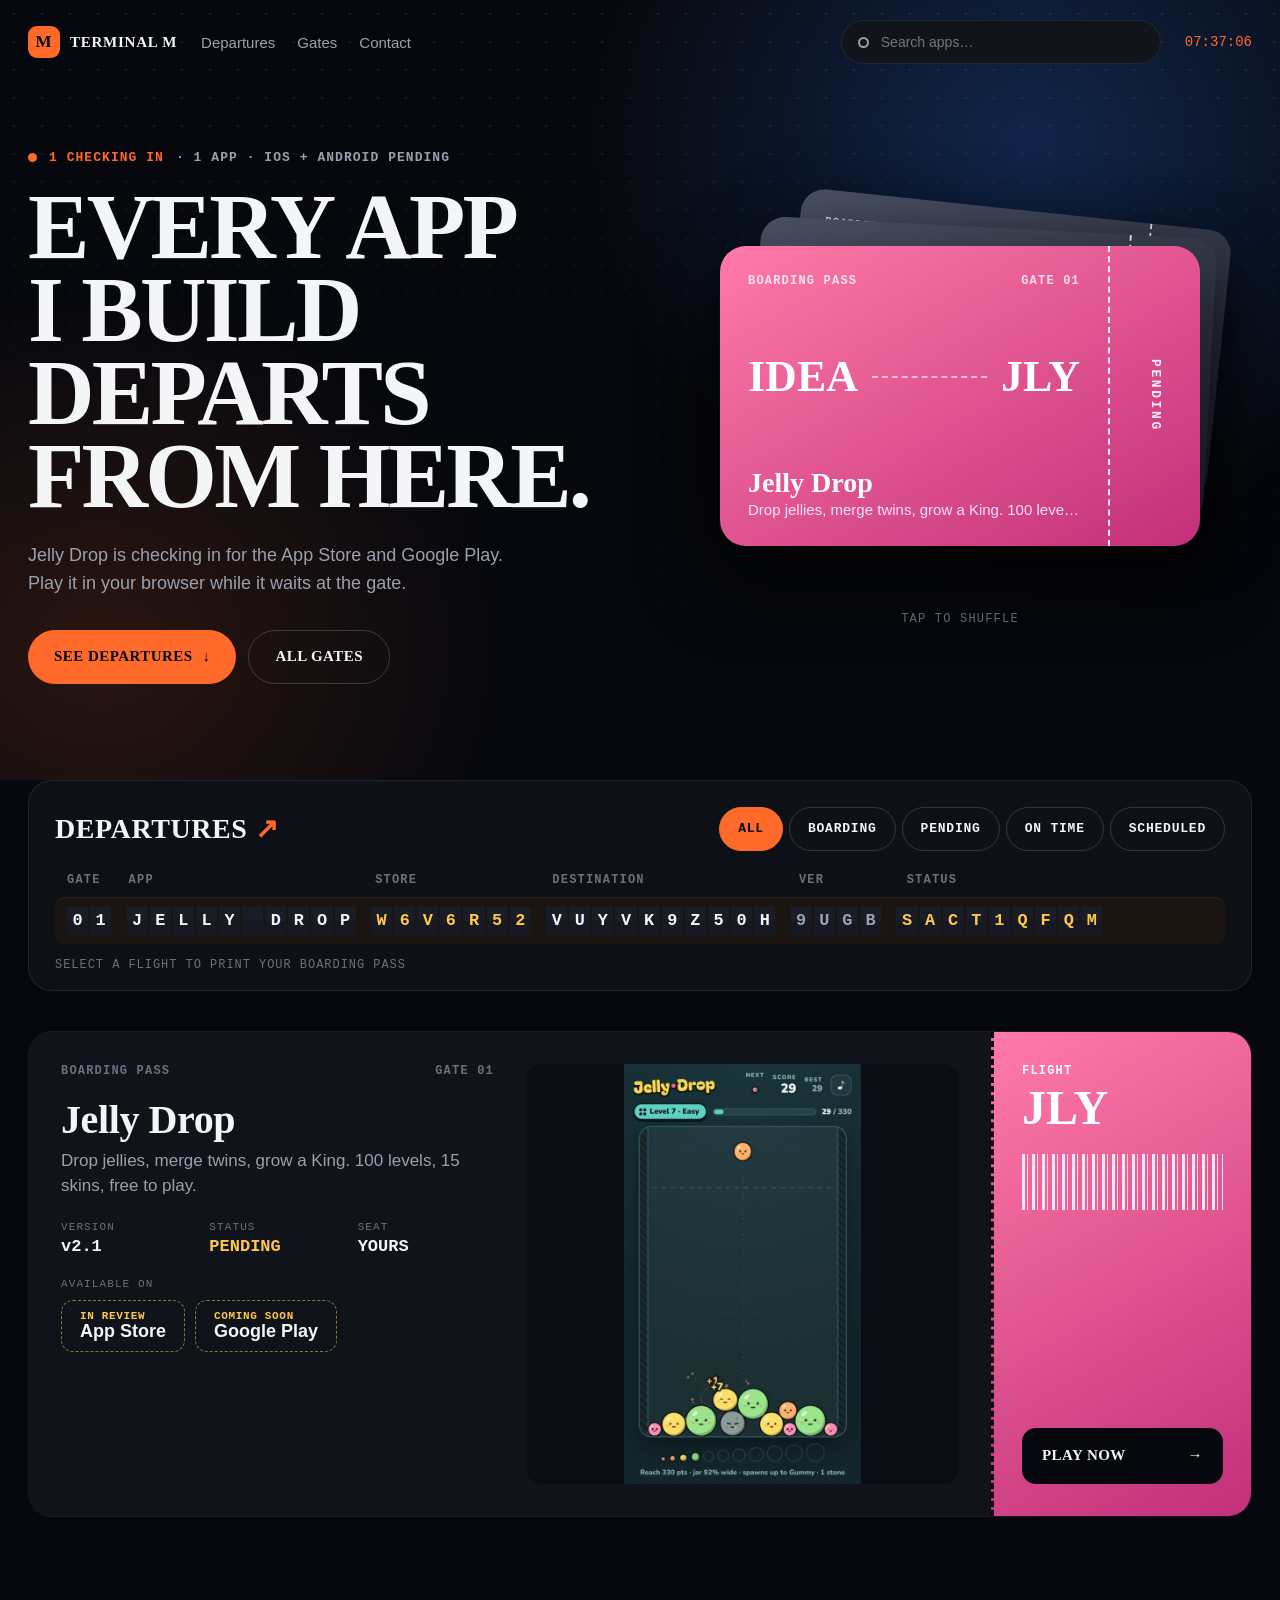
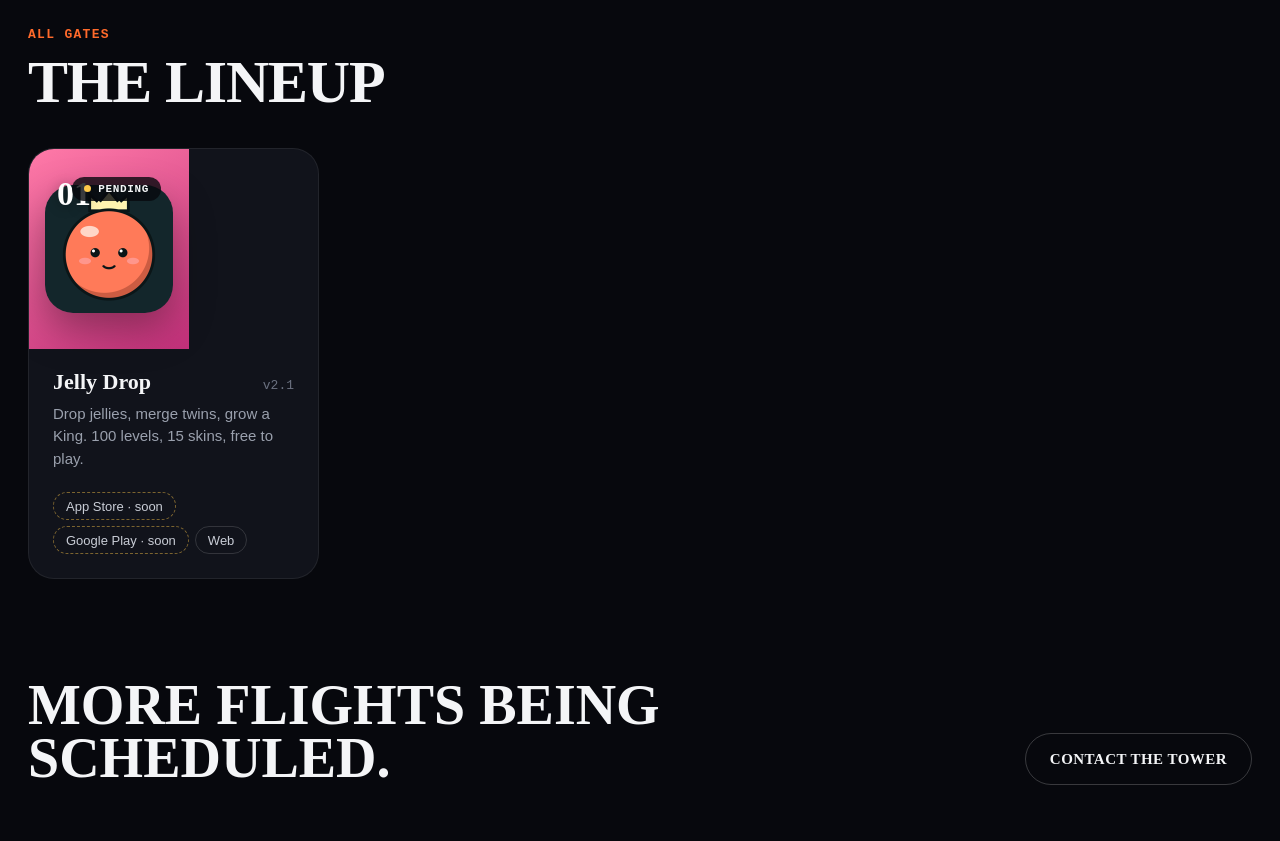
==== commit fc53918c: "Replace the site with the Terminal M apps landing page Airport-themed app directory from the Apps Ho" ====
--- a/index.html
+++ b/index.html
@@ -1,273 +1,121 @@
 <!DOCTYPE html>
-<html lang="en-NZ">
+<html lang="en">
 <head>
 <meta charset="utf-8">
 <meta name="viewport" content="width=device-width, initial-scale=1">
-<meta http-equiv="Content-Security-Policy" content="default-src 'none'; script-src 'self'; style-src 'self' 'unsafe-inline' https://fonts.googleapis.com; font-src https://fonts.gstatic.com; img-src 'self' data:; connect-src 'none'; form-action 'none'; base-uri 'none'; object-src 'none'; frame-src 'none'; frame-ancestors 'none'; upgrade-insecure-requests">
+<meta http-equiv="Content-Security-Policy" content="default-src 'none'; script-src 'self'; style-src 'self' https://fonts.googleapis.com; font-src https://fonts.gstatic.com; img-src 'self' data:; base-uri 'none'; object-src 'none'; form-action 'none'">
 <meta name="referrer" content="strict-origin-when-cross-origin">
-<title>GROMA Cyber Intelligence — Every breach traces back to a line.</title>
-<meta name="description" content="Security architecture, threat modelling and independent security consultancy. Christchurch, Aotearoa.">
-<meta property="og:site_name" content="GROMA Cyber Intelligence"><meta property="og:title" content="Every breach traces back to a line."><meta property="og:description" content="Security architecture, threat modelling and independent security consultancy. Christchurch, Aotearoa."><meta property="og:type" content="website"><meta property="og:url" content="https://www.gromaintel.com/">
-<link rel="icon" href="data:image/svg+xml,<svg xmlns='http://www.w3.org/2000/svg' viewBox='0 0 100 100'><rect width='100' height='100' fill='%23141414'/><text x='50' y='67' text-anchor='middle' font-family='Arial,sans-serif' font-weight='700' font-size='46' fill='%23e0584a'>G</text></svg>">
-<link rel="preconnect" href="https://fonts.googleapis.com"><link rel="preconnect" href="https://fonts.gstatic.com" crossorigin>
-<link rel="stylesheet" href="https://fonts.googleapis.com/css2?family=Archivo:wght@300;400;500;700;800&family=IBM+Plex+Mono:wght@400;500&display=swap">
-
-
-<style>
-html{scroll-behavior:auto}
-body{margin:0;background:#141414;color:#ebe7df;font-family:"Archivo",system-ui,sans-serif;text-wrap:pretty;-webkit-font-smoothing:antialiased;overflow-x:hidden}
-a{color:#ebe7df}a:hover{color:#e0584a}
-*{box-sizing:border-box}
-::selection{background:#8a1c1c;color:#ebe7df}
-.m{font-family:"IBM Plex Mono",ui-monospace,Menlo,monospace;letter-spacing:.16em;text-transform:uppercase;font-size:11px;font-weight:400}
-.wrap{max-width:1440px;margin:0 auto;padding:0 clamp(20px,4vw,64px)}
-.w{display:inline-block;overflow:hidden;vertical-align:bottom;padding-bottom:.06em;margin-bottom:-.06em}.w>span{display:inline-block;transform:translateY(112%);transition:transform 1.1s cubic-bezier(.2,.8,.2,1) calc(var(--i,0)*.07s + var(--d,0s))}
-.is-in .w>span,.g-ready .hero .w>span{transform:none}
-[data-rv]{opacity:0;transform:translateY(32px);transition:opacity 1s cubic-bezier(.2,.7,.2,1) var(--d,0s),transform 1s cubic-bezier(.2,.7,.2,1) var(--d,0s)}[data-rv].is-in{opacity:1;transform:none}
-.hero [data-rv]{transition-delay:calc(var(--d,0s) + .9s)}.g-ready .hero [data-rv]{opacity:1;transform:none}
-.g-ready .hero-cv{opacity:1}
-.dr{stroke-dasharray:1200;stroke-dashoffset:1200}.is-in .dr{animation:dr 2s cubic-bezier(.3,.6,.3,1) var(--d,0s) forwards}@keyframes dr{to{stroke-dashoffset:0}}
-.pop{opacity:0;transform:translateY(8px)}.is-in .pop{animation:pop .7s cubic-bezier(.2,.7,.2,1) var(--d,0s) forwards}@keyframes pop{to{opacity:1;transform:none}}
-.hot{opacity:0}.is-in .hot{animation:hot 2.4s ease-in-out var(--d,0s) infinite}@keyframes hot{0%,100%{opacity:.35}50%{opacity:.9}}
-.btn{display:inline-flex;align-items:center;justify-content:space-between;gap:24px;min-width:250px;text-decoration:none;font-family:"IBM Plex Mono",monospace;letter-spacing:.16em;text-transform:uppercase;font-size:11px;padding:20px 22px;position:relative;overflow:hidden;color:#141414;background:#ebe7df;border:1px solid #ebe7df;transition:transform .5s cubic-bezier(.2,.8,.2,1),color .4s}
-.btn::before{content:"";position:absolute;inset:0;background:#8a1c1c;transform:translateY(101%);transition:transform .5s cubic-bezier(.2,.8,.2,1)}.btn:hover::before{transform:none}.btn>*{position:relative}.btn:hover{color:#ebe7df}.btn>span:last-child{transition:transform .4s}.btn:hover>span:last-child{transform:translateX(6px)}
-.btn.ghost{background:transparent;color:#ebe7df;border-color:rgba(235,231,223,.35)}.btn.ghost:hover{border-color:#8a1c1c}
-.btn.ink{background:#141414;color:#ebe7df;border-color:#141414}.btn.ink::before{background:#ebe7df}.btn.ink:hover{color:#141414}
-.nav a{text-decoration:none;color:#ebe7df;padding:6px 0;position:relative}.nav a::after{content:"";position:absolute;left:0;right:100%;bottom:0;height:1px;background:#e0584a;transition:right .4s cubic-bezier(.2,.8,.2,1)}.nav a:hover::after{right:0}
-.marq{display:flex;gap:56px;white-space:nowrap;width:max-content;animation:marq 40s linear infinite}@keyframes marq{to{transform:translateX(-50%)}}
-.intro{position:fixed;inset:0;z-index:100;background:#141414;display:grid;place-items:center;animation:intro-out .8s cubic-bezier(.7,0,.2,1) 1.9s forwards;pointer-events:none}@keyframes intro-out{to{transform:translateY(-100%);visibility:hidden}}
-.intro i{position:absolute;background:#e0584a}.intro .h{left:0;right:0;top:50%;height:1px;transform-origin:left;animation:sx 1.2s cubic-bezier(.7,0,.2,1) .2s both}.intro .v{top:0;bottom:0;left:50%;width:1px;transform-origin:top;animation:sy 1.2s cubic-bezier(.7,0,.2,1) .5s both}@keyframes sx{from{transform:scaleX(0)}}@keyframes sy{from{transform:scaleY(0)}}
-.intro span{animation:fade .6s .9s both}@keyframes fade{from{opacity:0}}
-.cursor{position:fixed;left:0;top:0;width:28px;height:28px;margin:-14px 0 0 -14px;border:1px solid #e0584a;border-radius:50%;pointer-events:none;z-index:90;opacity:0;transition:width .3s,height .3s,margin .3s,background .3s,opacity .3s;mix-blend-mode:difference}.cursor.is-on{width:56px;height:56px;margin:-28px 0 0 -28px;background:rgba(224,88,74,.25)}
-.hero-bg{opacity:0;transition:opacity 2.4s 1.4s;animation:kb 40s ease-in-out infinite alternate}.g-ready .hero-bg{opacity:1}.hero-cv{position:absolute;inset:0;width:100%;height:100%;opacity:0;transition:opacity 2.4s 1.8s}@keyframes kb{to{transform:scale(1.08) translateY(-1.5%)}}
-.scrub span{display:inline-block;margin-right:.25em;opacity:clamp(.12,calc(var(--p,0)*var(--n) - var(--i)),1);color:#ebe7df;transition:none}
-.svc{position:sticky;top:0;min-height:100vh;display:grid;grid-template-columns:minmax(0,6fr) minmax(0,6fr);gap:clamp(32px,5vw,80px);align-items:center;padding:clamp(96px,12vh,140px) clamp(20px,4vw,64px) clamp(56px,8vh,96px);border-top:1px solid rgba(235,231,223,.14)}
-.card{position:relative;transition:transform .6s cubic-bezier(.2,.7,.2,1);transform-style:preserve-3d}.card::after{content:"";position:absolute;inset:0;background:radial-gradient(420px circle at var(--mx,50%) var(--my,50%),rgba(224,88,74,.16),transparent 50%);opacity:0;transition:opacity .5s;pointer-events:none}.card:hover::after{opacity:1}
-.li{display:flex;gap:14px;align-items:baseline;padding:11px 0;border-top:1px solid rgba(235,231,223,.14);font-size:15px}.li span:first-child{color:#e0584a;font-family:"IBM Plex Mono",monospace}
-.chalk .li{border-top-color:rgba(20,20,20,.16)}
-.strip{height:320vh;position:relative}.strip>div{position:sticky;top:0;height:100vh;overflow:hidden;display:flex;align-items:center}.track{display:flex;gap:clamp(20px,2.5vw,40px);padding:0 clamp(20px,4vw,64px);will-change:transform}
-.ap{flex:0 0 min(78vw,760px);border:1px solid rgba(235,231,223,.16);padding:clamp(28px,3vw,44px);background:linear-gradient(180deg,rgba(235,231,223,.04),transparent);min-height:min(70vh,560px);display:flex;flex-direction:column;position:relative;overflow:hidden;transition:border-color .5s}.ap:hover{border-color:#e0584a}
-.ap .n{position:absolute;right:-8px;bottom:-30px;font-weight:800;font-size:clamp(160px,22vh,260px);line-height:1;letter-spacing:-.06em;color:transparent;-webkit-text-stroke:1px rgba(235,231,223,.16);user-select:none}
-.in{width:100%;background:transparent;border:0;border-bottom:1px solid rgba(235,231,223,.35);padding:14px 0;font:inherit;font-size:17px;color:#ebe7df;outline:none;transition:border-color .3s}.in:focus{border-bottom-color:#e0584a}.in::placeholder{color:rgba(235,231,223,.4)}
-.grain{position:fixed;inset:-50%;width:200%;height:200%;pointer-events:none;z-index:80;opacity:.05;will-change:transform;background-image:url("data:image/svg+xml,%3Csvg xmlns='http://www.w3.org/2000/svg' width='160' height='160'%3E%3Cfilter id='n'%3E%3CfeTurbulence type='fractalNoise' baseFrequency='.9' numOctaves='2' stitchTiles='stitch'/%3E%3CfeColorMatrix values='0 0 0 0 1 0 0 0 0 1 0 0 0 0 1 0 0 0 .6 0'/%3E%3C/filter%3E%3Crect width='100%25' height='100%25' filter='url(%23n)'/%3E%3C/svg%3E");animation:grain 1.6s steps(4) infinite}@keyframes grain{0%{transform:translate(0,0)}20%{transform:translate(-3%,2%)}40%{transform:translate(2%,-4%)}60%{transform:translate(-4%,-1%)}80%{transform:translate(3%,3%)}100%{transform:translate(0,0)}}
-.mail{transition:border-color .4s,background .4s}.mail:hover{border-color:#e0584a;background:rgba(224,88,74,.08)}
-@keyframes pulse{0%,100%{box-shadow:0 0 0 0 rgba(224,88,74,.55)}70%{box-shadow:0 0 0 12px rgba(224,88,74,0)}}
-@keyframes spin{to{transform:rotate(360deg)}}
-@media (max-width:900px){.two{grid-template-columns:1fr!important}.svc{grid-template-columns:1fr;position:relative;min-height:auto;padding-top:64px}.nav{display:none!important}.strip{height:auto}.strip>div{position:static;height:auto;display:block}.track{flex-direction:column;transform:none!important;padding:0 20px}.ap{flex:none;min-height:auto}.hero h1{font-size:clamp(44px,12vw,80px)!important}.cursor{display:none}}
-@media (prefers-reduced-motion:reduce){*{animation:none!important;transition:none!important}[data-rv],.w>span{opacity:1;transform:none}.intro{display:none}.scrub span{opacity:1}}
-</style>
-
+<meta name="color-scheme" content="dark">
+<meta name="theme-color" content="#07080d">
+<title>Terminal M</title>
+<meta name="description" content="Every app I build departs from here. Jelly Drop is checking in for the App Store and Google Play.">
+<link rel="icon" href="img/favicon.svg" type="image/svg+xml">
+<link rel="preconnect" href="https://fonts.googleapis.com">
+<link rel="preconnect" href="https://fonts.gstatic.com" crossorigin>
+<link href="https://fonts.googleapis.com/css2?family=Archivo:wdth,wght@62..125,400..900&family=DM+Sans:wght@400;500;700&family=JetBrains+Mono:wght@500;700&display=swap" rel="stylesheet">
+<link rel="stylesheet" href="styles.css">
+<script src="apps.js" defer></script>
+<script src="main.js" defer></script>
 </head>
 <body>
-<div class="intro" aria-hidden="true"><i class="h"></i><i class="v"></i><span class="m" style="color:#e0584a;background:#141414;padding:8px 14px;position:relative">Setting out</span></div>
-<div class="cursor" data-cursor aria-hidden="true"></div>
-<div class="grain" aria-hidden="true"></div>
-<div data-progress style="position:fixed;left:0;top:0;height:2px;width:100%;background:#e0584a;transform:scaleX(0);transform-origin:left;z-index:60;pointer-events:none"></div>
+<div class="hero-wrap">
+  <div class="glow glow-blue"></div>
+  <div class="glow glow-orange"></div>
+  <div class="dots"></div>
 
-<header style="position:fixed;top:0;left:0;right:0;z-index:50;background:linear-gradient(180deg,rgba(20,20,20,.7),rgba(20,20,20,0))" data-screen-label="Nav">
-  <div class="wrap" style="display:flex;align-items:center;justify-content:space-between;gap:40px;padding-top:24px;padding-bottom:20px">
-    <a href="#top" style="display:inline-flex;align-items:center;gap:14px;text-decoration:none;color:#ebe7df"><img src="assets/groma-light.png" alt="GROMA" style="height:20px;width:auto;display:block"><span class="m" style="font-size:9px;letter-spacing:.3em;opacity:.7">Cyber Intelligence</span></a>
-    <nav class="nav m" style="display:flex;gap:36px;align-items:center"><a href="#position">Position</a><a href="#services">Services</a><a href="#approach">Approach</a><a href="#about">About</a><a href="#contact" style="border:1px solid rgba(235,231,223,.5);padding:10px 14px">Start a conversation</a></nav>
+  <nav class="nav">
+    <a href="#" class="logo"><span class="logo-mark">M</span>TERMINAL M</a>
+    <div class="nav-links">
+      <a href="#board">Departures</a>
+      <a href="#gates">Gates</a>
+      <a href="#contact" data-contact>Contact</a>
+    </div>
+    <label class="search">
+      <span class="search-icon" aria-hidden="true"></span>
+      <input id="search" type="search" placeholder="Search apps…" aria-label="Search apps" autocomplete="off">
+    </label>
+    <div class="clock" id="clock" aria-hidden="true">--:--:--</div>
+  </nav>
+
+  <header class="hero">
+    <div>
+      <div class="eyebrow">
+        <span class="pulse"></span>
+        <span class="accent" id="eyebrow-lead"></span><span class="muted" id="eyebrow-rest"></span>
+      </div>
+      <h1>Every app I build departs from here.</h1>
+      <p class="lede" id="lede"></p>
+      <div class="hero-ctas">
+        <a href="#board" class="btn btn-primary">SEE DEPARTURES <span>↓</span></a>
+        <a href="#gates" class="btn btn-outline">ALL GATES</a>
+      </div>
+    </div>
+    <div class="stack" id="stack" role="button" tabindex="0" aria-label="Shuffle boarding passes">
+      <div class="stack-hint">TAP TO SHUFFLE</div>
+    </div>
+  </header>
+</div>
+
+<section id="board" class="wrap">
+  <div class="board">
+    <div class="board-head">
+      <h2 class="board-title">DEPARTURES <span class="accent">↗</span></h2>
+      <div class="filters" id="filters"></div>
+    </div>
+    <div class="board-scroll">
+      <div class="board-grid" id="board-grid">
+        <div class="board-labels">
+          <span class="w2">GATE</span><span class="w10">APP</span><span class="w7">STORE</span><span class="w10">DESTINATION</span><span class="w4">VER</span><span>STATUS</span>
+        </div>
+        <div id="rows"></div>
+      </div>
+    </div>
+    <div class="board-empty" id="board-empty" hidden>NO DEPARTURES MATCH</div>
+    <div class="board-foot">SELECT A FLIGHT TO PRINT YOUR BOARDING PASS</div>
   </div>
-</header>
-
-<section id="top" class="hero" style="position:relative;min-height:100vh;display:grid;align-content:end;overflow:hidden" data-screen-label="Hero">
-  <div class="hero-bg" aria-hidden="true" style="position:absolute;inset:-4%;width:108%;height:108%;background:#0e1010 url('assets/hero-valley.png') center 45%/cover no-repeat;filter:saturate(.5) brightness(.8)"></div>
-  <canvas class="hero-cv" data-hero-canvas aria-hidden="true"></canvas>
-  <div style="position:absolute;inset:0;background:linear-gradient(180deg,rgba(20,20,20,.5),rgba(20,20,20,.05) 30%,rgba(20,20,20,.1) 55%,rgba(20,20,20,.92) 100%);pointer-events:none"></div>
-  <div class="wrap" style="position:relative;padding-bottom:clamp(40px,6vh,72px);padding-top:140px;pointer-events:none">
-    <p class="m" data-rv style="margin:0;color:#e0584a;display:flex;align-items:center;gap:14px;pointer-events:auto"><span style="width:9px;height:9px;background:#e0584a;animation:pulse 2.2s ease-out infinite;flex:none"></span>Christchurch, Aotearoa — Taking new engagements for 2026</p>
-    <h1 style="margin:28px 0 0;font-weight:300;font-size:clamp(52px,9vw,168px);line-height:.9;letter-spacing:-.045em;max-width:12ch"><span class="w"><span style="--i:0">Every</span></span> <span class="w"><span style="--i:1">breach</span></span><br><span class="w"><span style="--i:2">traces</span></span> <span class="w"><span style="--i:3">back</span></span><br><span class="w"><span style="--i:4">to a</span></span> <span class="w"><span style="--i:5;font-weight:800;color:#e0584a">line.</span></span></h1>
-    <div class="two" style="display:grid;grid-template-columns:minmax(0,1fr) auto;gap:32px 64px;align-items:end;margin-top:clamp(32px,5vh,56px);pointer-events:auto">
-      <p data-rv style="--d:.15s;margin:0;max-width:48ch;font-size:clamp(16px,1.25vw,20px);line-height:1.5;color:rgba(235,231,223,.75)">GROMA sets out the two lines everything else is measured from: the architecture, and the threats against it. Security architecture, threat modelling and independent consultancy for organisations that would rather be secure than look secure.</p>
-      <div data-rv style="--d:.3s;display:flex;gap:12px;flex-wrap:wrap"><a href="#contact" class="btn" data-magnet><span>Start a conversation</span><span>→</span></a><a href="#services" class="btn ghost" data-magnet><span>The three services</span><span>↓</span></a></div>
-    </div>
-  </div>
-  <div class="m" style="position:absolute;right:clamp(20px,4vw,64px);top:96px;display:flex;flex-direction:column;align-items:flex-end;gap:6px;color:rgba(235,231,223,.35);pointer-events:none;font-size:10px"><span data-hud-ch>CH 0.000 m</span><span>STA 00 · Fixed point</span></div>
 </section>
 
-<div style="border-top:1px solid rgba(235,231,223,.16);border-bottom:1px solid rgba(235,231,223,.16);overflow:hidden;padding:16px 0" data-screen-label="Ticker"><div class="marq m" style="color:rgba(235,231,223,.7);font-size:12px"><span>Security Architecture</span><span style="color:#e0584a">◆</span><span>Threat Modelling</span><span style="color:#e0584a">◆</span><span>Consultancy</span><span style="color:#e0584a">◆</span><span>Assume breach · Prove otherwise</span><span style="color:#e0584a">◆</span><span>Christchurch · Aotearoa</span><span style="color:#e0584a">◆</span><span>Security Architecture</span><span style="color:#e0584a">◆</span><span>Threat Modelling</span><span style="color:#e0584a">◆</span><span>Consultancy</span><span style="color:#e0584a">◆</span><span>Assume breach · Prove otherwise</span><span style="color:#e0584a">◆</span><span>Christchurch · Aotearoa</span><span style="color:#e0584a">◆</span></div></div>
-
-<section id="position" class="wrap" style="padding-top:clamp(96px,14vh,180px);padding-bottom:clamp(96px,14vh,180px)" data-screen-label="Position">
-  <p class="m" data-rv style="margin:0 0 40px;color:#e0584a">01 — Position</p>
-  <p class="scrub" data-scrub style="--n:30;margin:0;font-weight:300;font-size:clamp(30px,4.2vw,74px);line-height:1.08;letter-spacing:-.035em;max-width:24ch"><span style="--i:0">Clear</span><span style="--i:1;font-weight:700">thinking.</span><span style="--i:2">Practical</span><span style="--i:3;font-weight:700">protection.</span><span style="--i:4">One</span><span style="--i:5">informed</span><span style="--i:6">view</span><span style="--i:7">of</span><span style="--i:8">security:</span><span style="--i:9">the</span><span style="--i:10">architecture,</span><span style="--i:11">the</span><span style="--i:12">threats</span><span style="--i:13">against</span><span style="--i:14">it,</span><span style="--i:15">and</span><span style="--i:16">the</span><span style="--i:17">evidence</span><span style="--i:18">that</span><span style="--i:19">the</span><span style="--i:20">controls</span><span style="--i:21">hold.</span><span style="--i:22">Decided</span><span style="--i:23">in</span><span style="--i:24">that</span><span style="--i:25">order,</span><span style="--i:26">by</span><span style="--i:27">the</span><span style="--i:28">person</span><span style="--i:29;color:#e0584a">who does the work.</span></p>
-</section>
-
-<section id="services" style="position:relative" data-screen-label="Services">
-  <div class="svc" style="background:#1b1b1b" data-rv>
-    <div style="position:relative;z-index:1">
-      <p class="m" style="margin:0;color:#e0584a">02 — Service 01 · Security Architecture</p>
-      <h2 style="margin:22px 0 0;font-weight:300;font-size:clamp(34px,4.6vw,84px);line-height:.94;letter-spacing:-.04em"><span class="w"><span style="--i:0">A breach with</span></span><br><span class="w"><span style="--i:1;font-weight:800">nowhere to go.</span></span></h2>
-      <p style="margin:28px 0 0;max-width:46ch;font-size:clamp(15px,1.15vw,18px);line-height:1.55;color:rgba(235,231,223,.72)">Trust boundaries, identity, data flows and controls decided before the first commit, so a single failure stays a single failure.</p>
-      <div class="two" style="display:grid;grid-template-columns:minmax(0,3fr) minmax(0,2fr);gap:0 40px;margin-top:28px;font-size:15px">
-        <div style="border-bottom:1px solid rgba(235,231,223,.14)"><div class="li"><span>+</span><span>Trust boundary reviews</span></div><div class="li"><span>+</span><span>Identity and segmentation design</span></div><div class="li"><span>+</span><span>Cloud and integration patterns</span></div></div>
-        <div style="border-left:1px solid rgba(235,231,223,.14);padding-left:28px"><p class="m" style="margin:0;color:rgba(235,231,223,.5)">Your outcome</p><p style="margin:14px 0 0;line-height:1.5;color:rgba(235,231,223,.85)">A reference architecture with named controls and a contained blast radius.</p></div>
+<section id="pass" class="wrap pass-section">
+  <div class="pass">
+    <div class="pass-main">
+      <div class="pass-info">
+        <div class="pass-top"><span>BOARDING PASS</span><span id="pass-gate"></span></div>
+        <div>
+          <div class="pass-name" id="pass-name"></div>
+          <div class="pass-tagline" id="pass-tagline"></div>
+        </div>
+        <div class="pass-stats">
+          <div><div class="stat-label">VERSION</div><div class="stat-value" id="pass-version"></div></div>
+          <div><div class="stat-label">STATUS</div><div class="stat-value" id="pass-status"></div></div>
+          <div><div class="stat-label">SEAT</div><div class="stat-value">YOURS</div></div>
+        </div>
+        <div>
+          <div class="stat-label">AVAILABLE ON</div>
+          <div class="stores" id="pass-stores"></div>
+        </div>
       </div>
-      <a href="#contact" class="btn ghost" data-magnet style="margin-top:36px"><span>Scope an architecture review</span><span>→</span></a>
+      <div class="pass-shot" id="pass-shot"></div>
     </div>
-    <div class="card" data-tilt style="padding:24px;border:1px solid rgba(235,231,223,.14);background:#141414">
-      <svg viewBox="0 0 640 360" style="width:100%;display:block;overflow:visible" fill="none" stroke="#ebe7df" stroke-width="1" font-family="Archivo,sans-serif" font-weight="600" font-size="12.5" aria-label="Layered zones; an attack from a public endpoint is contained at the application boundary">
-        <g class="pop" style="--d:.2s"><rect x="0" y="40" width="140" height="280" class="dr" stroke="rgba(235,231,223,.35)" stroke-dasharray="4 4"></rect><text x="10" y="56" fill="rgba(235,231,223,.5)" font-family="IBM Plex Mono,monospace" font-size="11" font-weight="400">INTERNET</text></g>
-        <g class="pop" style="--d:.5s"><rect x="170" y="40" width="140" height="280" class="dr" stroke="rgba(235,231,223,.35)" stroke-dasharray="4 4"></rect><text x="180" y="56" fill="rgba(235,231,223,.5)" font-family="IBM Plex Mono,monospace" font-size="11" font-weight="400">EDGE</text></g>
-        <g class="pop" style="--d:.8s"><rect x="340" y="40" width="140" height="280" class="dr" stroke="rgba(235,231,223,.35)" stroke-dasharray="4 4"></rect><text x="350" y="56" fill="rgba(235,231,223,.5)" font-family="IBM Plex Mono,monospace" font-size="11" font-weight="400">APPLICATION</text></g>
-        <g class="pop" style="--d:1.1s"><rect x="510" y="40" width="130" height="280" class="dr" stroke="rgba(235,231,223,.35)" stroke-dasharray="4 4"></rect><text x="520" y="56" fill="rgba(235,231,223,.5)" font-family="IBM Plex Mono,monospace" font-size="11" font-weight="400">DATA</text></g>
-        <g class="pop" style="--d:1.4s"><rect x="20" y="150" width="100" height="44" class="dr"></rect><text x="70" y="177" text-anchor="middle" fill="#ebe7df">Users</text></g>
-        <g class="pop" style="--d:1.7s"><rect x="190" y="110" width="100" height="44" class="dr"></rect><text x="240" y="137" text-anchor="middle" fill="#ebe7df">Gateway</text></g>
-        <g class="pop" style="--d:2s"><rect x="190" y="200" width="100" height="44" class="dr"></rect><text x="240" y="227" text-anchor="middle" fill="#ebe7df">Identity</text></g>
-        <g class="pop" style="--d:2.3s"><rect x="360" y="110" width="100" height="44" class="dr"></rect><text x="410" y="137" text-anchor="middle" fill="#ebe7df">API</text></g>
-        <g class="pop" style="--d:2.6s"><rect x="360" y="200" width="100" height="44" class="dr"></rect><text x="410" y="227" text-anchor="middle" fill="#ebe7df">Workers</text></g>
-        <g class="pop" style="--d:2.9s"><rect x="530" y="150" width="90" height="44" class="dr"></rect><text x="575" y="177" text-anchor="middle" fill="#ebe7df">Database</text></g>
-        <path d="M120 172h70M290 132h70M290 222h70M460 132h70v18M460 222h70v-18" class="dr" stroke="rgba(235,231,223,.5)" style="--d:3.2s"></path>
-        <g class="pop" style="--d:4.4s"><rect x="230" y="248" width="20" height="14" fill="#141414" stroke="#e0584a"></rect><path d="M234 248v-5a6 6 0 0 1 12 0v5" stroke="#e0584a"></path><text x="240" y="280" text-anchor="middle" fill="rgba(235,231,223,.6)" font-family="IBM Plex Mono,monospace" font-size="11" font-weight="400">MFA · LEAST PRIVILEGE</text></g>
-        <path d="M70 150C70 70 250 60 338 100" class="dr" stroke="#e0584a" stroke-width="1.5" style="--d:4.8s"></path>
-        <g class="pop" style="--d:6s"><path d="M332 94l12 12M344 94l-12 12" stroke="#e0584a" stroke-width="2"></path><rect x="339" y="40" width="2" height="280" fill="#e0584a" stroke="none" class="hot" style="--d:6s"></rect></g>
-        <text x="180" y="300" text-anchor="middle" fill="#e0584a" font-family="IBM Plex Mono,monospace" font-size="11" font-weight="400" class="pop" style="--d:5.4s">ATTACK PATH · PUBLIC ENDPOINT</text>
-        <g class="pop" style="--d:6.6s"><rect x="440" y="300" width="200" height="34" fill="#8a1c1c"></rect><text x="456" y="322" fill="#ebe7df" font-family="IBM Plex Mono,monospace" font-size="11" font-weight="500">CONTAINED AT BOUNDARY</text></g>
-        <text x="0" y="352" fill="rgba(235,231,223,.45)" font-family="IBM Plex Mono,monospace" font-size="10" font-weight="400">FIG. 01 — ZONES, BOUNDARIES, BLAST RADIUS</text>
-      </svg>
-    </div>
-  </div>
-
-  <div class="svc" style="background:#141414" data-rv>
-    <div style="position:relative;z-index:1">
-      <p class="m" style="margin:0;color:#e0584a">02 — Service 02 · Threat Modelling</p>
-      <h2 style="margin:22px 0 0;font-weight:300;font-size:clamp(34px,4.6vw,84px);line-height:.94;letter-spacing:-.04em"><span class="w"><span style="--i:0">You draw it.</span></span><br><span class="w"><span style="--i:1;font-weight:800;color:#e0584a">We connect the dots.</span></span></h2>
-      <p style="margin:28px 0 0;max-width:46ch;font-size:clamp(15px,1.15vw,18px);line-height:1.55;color:rgba(235,231,223,.72)">Understand how an attacker could reach what matters. Examine your architecture, challenge assumptions, and connect credible attack paths to practical controls.</p>
-      <div class="two" style="display:grid;grid-template-columns:minmax(0,3fr) minmax(0,2fr);gap:0 40px;margin-top:28px;font-size:15px">
-        <div style="border-bottom:1px solid rgba(235,231,223,.14)"><div class="li"><span>+</span><span>Architecture-led threat assessments</span></div><div class="li"><span>+</span><span>Internal &amp; external attack paths</span></div><div class="li"><span>+</span><span>Threat-to-control mapping</span></div></div>
-        <div style="border-left:1px solid rgba(235,231,223,.14);padding-left:28px"><p class="m" style="margin:0;color:rgba(235,231,223,.5)">Your outcome</p><p style="margin:14px 0 0;line-height:1.5;color:rgba(235,231,223,.85)">Documented attack paths and actionable control priorities.</p></div>
+    <div class="pass-stub" id="pass-stub">
+      <div>
+        <div class="stub-label">FLIGHT</div>
+        <div class="stub-code" id="pass-code"></div>
+        <div class="barcode"></div>
       </div>
-      <a href="#contact" class="btn ghost" data-magnet style="margin-top:36px"><span>Book a threat model</span><span>→</span></a>
-    </div>
-    <div class="card" data-tilt style="padding:24px;border:1px solid rgba(235,231,223,.14);background:#1b1b1b">
-      <svg viewBox="0 0 640 360" style="width:100%;display:block;overflow:visible" fill="none" stroke="#ebe7df" stroke-width="1" font-family="Archivo,sans-serif" font-weight="600" font-size="12.5" aria-label="Five systems; an attack path arcs into the integration hub; four of seven logs reach the SIEM">
-        <g class="pop" style="--d:.2s"><rect x="0" y="250" width="100" height="56" class="dr"></rect><text x="50" y="274" text-anchor="middle" fill="#ebe7df">Microsoft</text><text x="50" y="291" text-anchor="middle" fill="#ebe7df">Entra ID</text></g>
-        <g class="pop" style="--d:.6s"><rect x="135" y="250" width="100" height="56" class="dr"></rect><text x="185" y="283" text-anchor="middle" fill="#ebe7df">Firewall</text></g>
-        <g class="pop" style="--d:1s"><rect x="270" y="250" width="100" height="56" class="dr"></rect><rect x="270" y="250" width="100" height="56" class="hot" fill="#8a1c1c" stroke="#e0584a" style="--d:5s"></rect><text x="320" y="283" text-anchor="middle" fill="#ebe7df">Jitterbit</text><text x="264" y="234" text-anchor="end" fill="#e0584a" font-family="IBM Plex Mono,monospace" font-size="9" font-weight="400" class="pop" style="--d:5.2s">3 THREATS</text><text x="264" y="246" text-anchor="end" fill="#e0584a" font-family="IBM Plex Mono,monospace" font-size="9" font-weight="400" class="pop" style="--d:5.3s">2 GAPS</text></g>
-        <g class="pop" style="--d:1.4s"><rect x="405" y="250" width="100" height="56" class="dr"></rect><text x="455" y="283" text-anchor="middle" fill="#ebe7df">ServiceNow</text></g>
-        <g class="pop" style="--d:1.8s"><rect x="540" y="250" width="100" height="56" class="dr"></rect><text x="590" y="283" text-anchor="middle" fill="#ebe7df">Database</text></g>
-        <path d="M100 278h35M235 278h35M370 278h35M505 278h35" class="dr" stroke="rgba(235,231,223,.5)" style="--d:2.2s"></path>
-        <path d="M50 250C50 120 320 120 320 244" class="dr" stroke="#e0584a" stroke-width="1.5" style="--d:3.4s"></path>
-        <path d="M314 238l6 10 6-10z" fill="#e0584a" stroke="none" class="pop" style="--d:4.8s"></path>
-        <text x="185" y="150" text-anchor="middle" fill="#e0584a" font-family="IBM Plex Mono,monospace" font-size="10" font-weight="400" class="pop" style="--d:5s">ATTACK PATH · TOKEN REPLAY</text>
-        <g class="pop" style="--d:5.2s"><rect x="440" y="16" width="200" height="34" fill="#8a1c1c" stroke="#8a1c1c"></rect><text x="456" y="38" fill="#ebe7df" font-family="IBM Plex Mono,monospace" font-size="15" font-weight="500">3</text><text x="490" y="38" fill="#ebe7df" font-family="IBM Plex Mono,monospace" font-size="11" font-weight="400">THREATS</text></g>
-        <g class="pop" style="--d:5.6s"><rect x="440" y="58" width="200" height="34" fill="#1b1b1b" stroke="rgba(235,231,223,.3)"></rect><text x="456" y="80" fill="#e0584a" font-family="IBM Plex Mono,monospace" font-size="15" font-weight="500">2</text><text x="490" y="80" fill="#ebe7df" font-family="IBM Plex Mono,monospace" font-size="11" font-weight="400">CONTROL GAPS</text></g>
-        <g class="pop" style="--d:6s"><rect x="440" y="100" width="200" height="34" fill="#1b1b1b" stroke="rgba(235,231,223,.3)"></rect><text x="456" y="122" fill="#e0584a" font-family="IBM Plex Mono,monospace" font-size="15" font-weight="500">7</text><text x="490" y="122" fill="#ebe7df" font-family="IBM Plex Mono,monospace" font-size="11" font-weight="400">REQUIRED LOGS</text></g>
-        <g class="pop" style="--d:6.4s"><path d="M284 306v30M296 306v30M308 306v30M320 306v30" stroke="#ebe7df" stroke-opacity=".7"></path><path d="M332 306v30M344 306v30M356 306v30" stroke="#e0584a" stroke-dasharray="2 3"></path><path d="M329 322l6 6M335 322l-6 6M341 322l6 6M347 322l-6 6M353 322l6 6M359 322l-6 6" stroke="#e0584a" stroke-width="1.2"></path></g>
-        <g class="pop" style="--d:7.2s"><text x="272" y="325" text-anchor="end" fill="rgba(235,231,223,.7)" font-family="IBM Plex Mono,monospace" font-size="9" font-weight="400">4 LOGS REACH SIEM</text><text x="368" y="325" fill="#e0584a" font-family="IBM Plex Mono,monospace" font-size="9" font-weight="400">3 NOT COLLECTED</text></g>
-        <g class="pop" style="--d:6.8s"><rect x="0" y="336" width="640" height="1" fill="#e0584a" stroke="none"></rect><text x="0" y="356" fill="#ebe7df" font-family="IBM Plex Mono,monospace" font-size="10" font-weight="500">SOC / SIEM</text><text x="640" y="356" text-anchor="end" fill="#e0584a" font-family="IBM Plex Mono,monospace" font-size="10" font-weight="500">IF THIS ESCALATED — WOULD YOU HAVE SEEN IT?</text></g>
-      </svg>
-    </div>
-  </div>
-
-  <div class="svc" style="background:#8a1c1c" data-rv>
-    <div style="position:relative;z-index:1">
-      <p class="m" style="margin:0;color:rgba(235,231,223,.7)">02 — Service 03 · Consultancy</p>
-      <h2 style="margin:22px 0 0;font-weight:300;font-size:clamp(34px,4.6vw,84px);line-height:.94;letter-spacing:-.04em"><span class="w"><span style="--i:0">Independent advice.</span></span><br><span class="w"><span style="--i:1;font-weight:800">Defensible decisions.</span></span></h2>
-      <p style="margin:28px 0 0;max-width:46ch;font-size:clamp(15px,1.15vw,18px);line-height:1.55;color:rgba(235,231,223,.85)">A vendor claim, a customer questionnaire, a design choice with no obvious answer. We weigh the options against your architecture and risk appetite, and leave a written decision behind.</p>
-      <div class="two" style="display:grid;grid-template-columns:minmax(0,3fr) minmax(0,2fr);gap:0 40px;margin-top:28px;font-size:15px">
-        <div style="border-bottom:1px solid rgba(235,231,223,.25)"><div class="li" style="border-top-color:rgba(235,231,223,.25)"><span style="color:#ebe7df">+</span><span>Virtual CISO on call</span></div><div class="li" style="border-top-color:rgba(235,231,223,.25)"><span style="color:#ebe7df">+</span><span>Design, vendor and tooling reviews</span></div><div class="li" style="border-top-color:rgba(235,231,223,.25)"><span style="color:#ebe7df">+</span><span>Board and customer engagement</span></div></div>
-        <div style="border-left:1px solid rgba(235,231,223,.25);padding-left:28px"><p class="m" style="margin:0;color:rgba(235,231,223,.6)">Your outcome</p><p style="margin:14px 0 0;line-height:1.5">Clear recommendations and recorded decisions, with a practitioner accountable for them.</p></div>
-      </div>
-      <a href="#contact" class="btn" data-magnet style="margin-top:36px"><span>Ask a question</span><span>→</span></a>
-    </div>
-    <div class="card" data-tilt style="padding:24px;border:1px solid rgba(235,231,223,.25);background:#141414">
-      <svg viewBox="0 0 640 360" style="width:100%;display:block;overflow:visible" fill="none" stroke="#ebe7df" stroke-width="1" font-family="Archivo,sans-serif" font-weight="600" font-size="12.5" aria-label="A question branches into three options; one is chosen and recorded as a decision">
-        <g class="pop" style="--d:.2s"><rect x="0" y="158" width="120" height="44" class="dr"></rect><text x="60" y="185" text-anchor="middle" fill="#ebe7df">Question</text></g>
-        <path d="M120 180h50M170 180v-100h50M170 180h50M170 180v100h50" class="dr" stroke="rgba(235,231,223,.5)" style="--d:.9s"></path>
-        <g class="pop" style="--d:1.6s"><rect x="220" y="58" width="130" height="44" class="dr"></rect><text x="285" y="85" text-anchor="middle" fill="#ebe7df">Buy the tool</text></g>
-        <g class="pop" style="--d:1.9s"><rect x="220" y="158" width="130" height="44" class="dr" stroke="#e0584a" fill="#8a1c1c" fill-opacity=".85"></rect><text x="285" y="185" text-anchor="middle" fill="#ebe7df">Redesign the flow</text></g>
-        <g class="pop" style="--d:2.2s"><rect x="220" y="258" width="130" height="44" class="dr"></rect><text x="285" y="285" text-anchor="middle" fill="#ebe7df">Accept the risk</text></g>
-        <g class="pop" style="--d:3s"><text x="285" y="48" text-anchor="middle" fill="rgba(235,231,223,.55)" font-family="IBM Plex Mono,monospace" font-size="11" font-weight="400">COST · HIGH</text><text x="285" y="148" text-anchor="middle" fill="#e0584a" font-family="IBM Plex Mono,monospace" font-size="11" font-weight="400">FITS · IN APPETITE</text><text x="285" y="248" text-anchor="middle" fill="rgba(235,231,223,.55)" font-family="IBM Plex Mono,monospace" font-size="11" font-weight="400">EXPOSURE · OUT OF APPETITE</text></g>
-        <path d="M350 180h60" class="dr" stroke="#e0584a" stroke-width="1.5" style="--d:3.6s"></path>
-        <path d="M404 176l6 4-6 4z" fill="#e0584a" stroke="none" class="pop" style="--d:4.2s"></path>
-        <g class="pop" style="--d:4.4s"><rect x="410" y="120" width="230" height="120" fill="#1b1b1b" stroke="rgba(235,231,223,.35)"></rect><rect x="410" y="120" width="4" height="120" fill="#8a1c1c" stroke="none"></rect><text x="430" y="146" fill="#e0584a" font-family="IBM Plex Mono,monospace" font-size="11" font-weight="500">DECISION RECORD · ADR-014</text><text x="430" y="172" fill="#ebe7df" font-size="13">Redesign the token flow</text><text x="430" y="194" fill="rgba(235,231,223,.7)" font-size="12" font-weight="400">Owner · Platform lead</text><text x="430" y="212" fill="rgba(235,231,223,.7)" font-size="12" font-weight="400">Review · Next quarter</text><text x="430" y="230" fill="rgba(235,231,223,.7)" font-size="12" font-weight="400">Residual risk · Low, accepted</text></g>
-        <text x="0" y="352" fill="rgba(235,231,223,.45)" font-family="IBM Plex Mono,monospace" font-size="10" font-weight="400">FIG. 03 — ONE QUESTION, ONE RECORDED DECISION</text>
-      </svg>
+      <a class="stub-cta" id="pass-cta" href="#"><span id="pass-cta-label"></span><span>→</span></a>
     </div>
   </div>
 </section>
 
-<section id="approach" class="strip" data-strip style="background:#141414;border-top:1px solid rgba(235,231,223,.14)" data-screen-label="Approach">
-  <div>
-    <div class="track" data-track>
-      <div style="flex:0 0 min(70vw,560px);display:flex;flex-direction:column;justify-content:center;padding-right:clamp(20px,4vw,64px)" data-rv>
-        <p class="m" style="margin:0;color:#e0584a">03 — Approach</p>
-        <h2 style="margin:22px 0 0;font-weight:300;font-size:clamp(36px,4.6vw,84px);line-height:.94;letter-spacing:-.04em">A groma fixes<br><strong style="font-weight:800">two lines.</strong></h2>
-        <p style="margin:28px 0 0;max-width:40ch;font-size:clamp(15px,1.15vw,18px);line-height:1.55;color:rgba(235,231,223,.72)">Everything else is measured from them. Three stages, in a fixed order, each closing with a written record you can hand to a board or auditor.</p>
-        <p class="m" style="margin:36px 0 0;color:rgba(235,231,223,.4);display:flex;align-items:center;gap:12px"><span style="width:28px;height:1px;background:#e0584a"></span>Keep scrolling to traverse</p>
-      </div>
-      <article class="ap" data-rv style="--d:.1s">
-        <p class="m" style="margin:0;color:#e0584a">Stage 01</p>
-        <h3 style="margin:18px 0 0;font-weight:700;font-size:clamp(26px,2.4vw,40px);letter-spacing:-.03em;line-height:1.05">Setting out</h3>
-        <p style="margin:18px 0 0;font-size:clamp(17px,1.3vw,22px);line-height:1.35;letter-spacing:-.01em;max-width:34ch">Establish what the system is and what it must protect before any control is discussed.</p>
-        <p style="margin:18px 0 0;max-width:52ch;font-size:15px;line-height:1.55;color:rgba(235,231,223,.7)">We document the architecture as built rather than as presented: identity providers, network boundaries, integration hubs, data stores and the trust relationships between them. Critical assets are named with their owners, and the assumptions the business relies on are written down so they can be tested rather than inherited.</p>
-        <div style="margin-top:auto;padding-top:28px;border-top:1px solid rgba(235,231,223,.14)"><p class="m" style="margin:0;color:rgba(235,231,223,.5)">Your outcome</p><p style="margin:10px 0 0;font-size:15px;line-height:1.5;max-width:46ch">A single, agreed picture of the estate and the assets that matter.</p></div>
-        <span class="n" aria-hidden="true">01</span>
-      </article>
-      <article class="ap" data-rv style="--d:.2s">
-        <p class="m" style="margin:0;color:#e0584a">Stage 02</p>
-        <h3 style="margin:18px 0 0;font-weight:700;font-size:clamp(26px,2.4vw,40px);letter-spacing:-.03em;line-height:1.05">The threat model</h3>
-        <p style="margin:18px 0 0;font-size:clamp(17px,1.3vw,22px);line-height:1.35;letter-spacing:-.01em;max-width:34ch">Trace how an adversary would move through that picture, and rank what you find.</p>
-        <p style="margin:18px 0 0;max-width:52ch;font-size:15px;line-height:1.55;color:rgba(235,231,223,.7)">Threats are modelled against the real architecture, not a generic catalogue. Each credible path is followed from entry to foothold to objective, assessed for likelihood and blast radius, and mapped to the specific control that would break it. The result is a short, defensible list rather than a long one.</p>
-        <div style="margin-top:auto;padding-top:28px;border-top:1px solid rgba(235,231,223,.14)"><p class="m" style="margin:0;color:rgba(235,231,223,.5)">Your outcome</p><p style="margin:10px 0 0;font-size:15px;line-height:1.5;max-width:46ch">Documented attack paths and control priorities your engineers can schedule.</p></div>
-        <span class="n" aria-hidden="true">02</span>
-      </article>
-      <article class="ap" data-rv style="--d:.3s">
-        <p class="m" style="margin:0;color:#e0584a">Stage 03</p>
-        <h3 style="margin:18px 0 0;font-weight:700;font-size:clamp(26px,2.4vw,40px);letter-spacing:-.03em;line-height:1.05">The evidence standard</h3>
-        <p style="margin:18px 0 0;font-size:clamp(17px,1.3vw,22px);line-height:1.35;letter-spacing:-.01em;max-width:34ch">A control only counts when it has been exercised and observed.</p>
-        <p style="margin:18px 0 0;max-width:52ch;font-size:15px;line-height:1.55;color:rgba(235,231,223,.7)">Detections are tested against the modelled techniques. Required logs are confirmed to reach the SOC or SIEM with the fields needed to investigate, and gaps are recorded as findings rather than assumptions. Results are written for a board or auditor to read without translation.</p>
-        <div style="margin-top:auto;padding-top:28px;border-top:1px solid rgba(235,231,223,.14)"><p class="m" style="margin:0;color:rgba(235,231,223,.5)">Your outcome</p><p style="margin:10px 0 0;font-size:15px;line-height:1.5;max-width:46ch">Verifiable proof of which controls hold, which do not, and what closes the difference.</p></div>
-        <span class="n" aria-hidden="true">03</span>
-      </article>
-      <div style="flex:0 0 clamp(20px,4vw,64px)"></div>
-    </div>
-  </div>
+<section id="gates" class="wrap gates">
+  <div class="eyebrow-label">ALL GATES</div>
+  <h2 class="gates-title">The lineup</h2>
+  <div class="cards" id="cards"></div>
 </section>
 
-<section class="wrap" style="padding-top:clamp(72px,10vh,140px);padding-bottom:clamp(72px,10vh,140px);border-top:1px solid rgba(235,231,223,.14);display:grid;grid-template-columns:repeat(auto-fit,minmax(200px,1fr));gap:40px" data-screen-label="Numbers">
-  <div data-rv><p style="margin:0;font-weight:300;font-size:clamp(56px,6vw,112px);line-height:1;letter-spacing:-.04em"><span data-count="2">0</span></p><p class="m" style="margin:16px 0 0;color:rgba(235,231,223,.55)">Lines everything is measured from</p></div>
-  <div data-rv style="--d:.1s"><p style="margin:0;font-weight:300;font-size:clamp(56px,6vw,112px);line-height:1;letter-spacing:-.04em"><span data-count="3">0</span></p><p class="m" style="margin:16px 0 0;color:rgba(235,231,223,.55)">Services, one practice</p></div>
-  <div data-rv style="--d:.2s"><p style="margin:0;font-weight:300;font-size:clamp(56px,6vw,112px);line-height:1;letter-spacing:-.04em"><span data-count="30">0</span><span style="font-size:.4em;color:rgba(235,231,223,.5)"> min</span></p><p class="m" style="margin:16px 0 0;color:rgba(235,231,223,.55)">First conversation, no deck</p></div>
-  <div data-rv style="--d:.3s"><p style="margin:0;font-weight:300;font-size:clamp(56px,6vw,112px);line-height:1;letter-spacing:-.04em;color:#e0584a"><span data-count="0">0</span></p><p class="m" style="margin:16px 0 0;color:rgba(235,231,223,.55)">Account managers</p></div>
-</section>
-
-<section id="about" class="chalk" style="background:#ebe7df;color:#141414;overflow:hidden" data-screen-label="About">
-  <div class="wrap two" style="display:grid;grid-template-columns:minmax(0,5fr) minmax(0,7fr);gap:clamp(32px,5vw,80px);padding-top:clamp(80px,12vh,160px);padding-bottom:clamp(80px,12vh,160px);align-items:center">
-    <figure data-rv style="margin:0;position:relative;aspect-ratio:4/5;overflow:hidden;background:#d8d3c8"><img data-parallax="-60" src="assets/photo-jacket.png" alt="Founder facing the Christchurch skyline at dusk, black and white" style="position:absolute;inset:-12% 0;width:100%;height:124%;object-fit:cover;filter:grayscale(1) contrast(1.05)"><figcaption class="m" style="position:absolute;left:16px;bottom:14px;color:#ebe7df;font-size:10px">Ōtautahi Christchurch</figcaption></figure>
-    <div>
-      <p class="m" data-rv style="margin:0;color:#8a1c1c">04 — About</p>
-      <h2 data-rv style="--d:.1s;margin:22px 0 0;font-weight:300;font-size:clamp(36px,4.6vw,84px);line-height:.94;letter-spacing:-.04em">Built by a practitioner,<br><strong style="font-weight:800">not a sales deck.</strong></h2>
-      <p data-rv style="--d:.2s;margin:32px 0 0;max-width:52ch;font-size:clamp(16px,1.25vw,20px);line-height:1.5;color:#3a3a3a">GROMA Cyber Intelligence is a Christchurch security practice engineered to defend critical infrastructure. Small by design: you talk to the person who does the work, and the work is done in your repos, your cloud and your on-call rotation.</p>
-      <div data-rv class="two" style="--d:.3s;display:grid;grid-template-columns:repeat(2,minmax(0,1fr));gap:0 40px;margin-top:36px;font-size:15px">
-        <div><p class="m" style="margin:0;color:#6b6b6b">The name</p><p style="margin:12px 0 0;line-height:1.55;color:#3a3a3a">A groma is the Roman surveying cross-staff that fixed two perpendicular lines on open ground. From those two lines a whole city was laid out. Nothing was built until the lines were true.</p></div>
-        <div><p class="m" style="margin:0;color:#6b6b6b">What we stand for</p><div style="margin-top:8px;border-bottom:1px solid rgba(20,20,20,.16)"><div class="li"><span style="color:#8a1c1c">+</span><span>People</span></div><div class="li"><span style="color:#8a1c1c">+</span><span>Insight</span></div><div class="li"><span style="color:#8a1c1c">+</span><span>A safer New Zealand</span></div></div></div>
-      </div>
-    </div>
-  </div>
-</section>
-
-<section id="contact" style="position:relative;overflow:hidden;background:#141414" data-screen-label="Contact">
-  <div aria-hidden="true" style="position:absolute;right:-8%;top:-10%;width:min(48vw,680px);aspect-ratio:240/265;--m:url('assets/mark-amber.png') center/contain no-repeat;-webkit-mask:var(--m);mask:var(--m);background:rgba(235,231,223,.05);pointer-events:none"></div>
-  <div class="wrap two" style="display:grid;grid-template-columns:minmax(0,7fr) minmax(0,5fr);gap:clamp(32px,5vw,80px);padding-top:clamp(80px,12vh,160px);padding-bottom:clamp(80px,12vh,160px);align-items:start;position:relative">
-    <div>
-      <p class="m" data-rv style="margin:0;color:#e0584a">05 — Contact</p>
-      <h2 data-rv style="--d:.1s;margin:22px 0 0;font-weight:300;font-size:clamp(44px,6.6vw,128px);line-height:.9;letter-spacing:-.045em">Assume breach.<br><strong style="font-weight:800;color:#e0584a">Prove otherwise.</strong></h2>
-      <p data-rv style="--d:.2s;margin:32px 0 0;max-width:44ch;font-size:clamp(16px,1.25vw,20px);line-height:1.5;color:rgba(235,231,223,.75)">Thirty minutes with your architecture as it is. No deck. You leave with the first three things worth fixing.</p>
-      <a data-rv href="mailto:hello@gromaintel.com" style="--d:.3s;display:inline-block;margin-top:32px;font-size:clamp(20px,1.8vw,30px);font-weight:500;text-decoration:none;border-bottom:1px solid #e0584a;padding-bottom:4px">hello@gromaintel.com</a>
-    </div>
-    <div data-rv style="--d:.2s;padding-top:12px">
-      <a class="mail" href="mailto:hello@gromaintel.com?subject=Enquiry%20via%20gromaintel.com" style="display:inline-flex;align-items:center;gap:18px;text-decoration:none;border:1px solid rgba(235,231,223,.25);padding:22px 26px">
-        <svg width="26" height="26" viewBox="0 0 24 24" fill="none" stroke="#e0584a" stroke-width="1.5" stroke-linecap="round" stroke-linejoin="round" aria-hidden="true" style="flex:none"><rect x="2" y="4" width="20" height="16"></rect><path d="m2 6 10 7 10-7"></path></svg>
-        <span style="font-size:clamp(17px,1.5vw,22px);font-weight:500">hello@gromaintel.com</span>
-      </a>
-    </div>
-  </div>
-</section>
-
-<footer class="wrap m" style="display:flex;justify-content:space-between;gap:24px;flex-wrap:wrap;padding-top:28px;padding-bottom:36px;border-top:1px solid rgba(235,231,223,.14);color:rgba(235,231,223,.45)" data-screen-label="Footer"><span>People / Insight / A Safer New Zealand</span><span style="display:flex;gap:28px;flex-wrap:wrap"><a href="#approach" style="text-decoration:none;color:inherit">Approach</a><a href="#about" style="text-decoration:none;color:inherit">About</a><a href="mailto:hello@gromaintel.com" style="text-decoration:none;color:inherit">hello@gromaintel.com</a></span><span>© 2026 GROMA Cyber Intelligence NZ Ltd</span></footer>
-
-<script src="groma-site.js" defer></script>
+<footer id="contact" class="wrap footer">
+  <div class="footer-title">More flights being scheduled.</div>
+  <a class="btn btn-outline" id="contact-link" data-contact href="#">CONTACT THE TOWER</a>
+</footer>
 </body>
 </html>
--- a/styles.css
+++ b/styles.css
@@ -0,0 +1,160 @@
+:root {
+  --bg: #07080d; --panel: #0e1017; --surface: #11131b; --input: #12141c;
+  --text: #f4f5f7; --muted: #9aa0ad; --subtle: #6b7180; --chip: #c9cdd6;
+  --accent: #ff6a2b; --ease: cubic-bezier(.2,.8,.2,1);
+  --t: clamp(13px, 1.65vw, 24px); --g: clamp(8px, 1.2vw, 20px);
+}
+* { box-sizing: border-box; }
+html { scroll-behavior: smooth; }
+body { margin: 0; background: var(--bg); color: var(--text); font-family: 'DM Sans', sans-serif; -webkit-font-smoothing: antialiased; overflow-x: hidden; }
+a { color: var(--text); text-decoration: none; }
+a:hover { color: var(--accent); }
+.accent { color: var(--accent); }
+.muted { color: var(--muted); }
+.wrap { max-width: 1280px; margin: 0 auto; padding-left: 28px; padding-right: 28px; }
+.mono { font-family: 'JetBrains Mono', monospace; }
+@keyframes pulse { 0% { box-shadow: 0 0 0 0 rgba(255,106,43,.6); } 100% { box-shadow: 0 0 0 12px rgba(255,106,43,0); } }
+
+/* Hero background */
+.hero-wrap { position: relative; overflow: hidden; }
+.glow { position: absolute; pointer-events: none; }
+.glow-blue { right: -200px; top: -260px; width: 900px; height: 800px; background: radial-gradient(closest-side, rgba(47,123,255,.25), transparent); }
+.glow-orange { left: -300px; top: 300px; width: 800px; height: 700px; background: radial-gradient(closest-side, rgba(255,106,43,.14), transparent); }
+.dots { position: absolute; inset: 0; pointer-events: none; background-image: radial-gradient(rgba(255,255,255,.09) 1px, transparent 1px); background-size: 28px 28px; -webkit-mask-image: linear-gradient(#000, transparent 85%); mask-image: linear-gradient(#000, transparent 85%); }
+
+/* Nav */
+.nav { position: relative; z-index: 3; max-width: 1280px; margin: 0 auto; padding: 20px 28px; display: flex; align-items: center; gap: 24px; flex-wrap: wrap; }
+.logo { display: flex; align-items: center; gap: 10px; font-family: Archivo; font-stretch: 115%; font-weight: 800; font-size: 15px; letter-spacing: .05em; }
+.logo-mark { width: 32px; height: 32px; border-radius: 9px; background: var(--accent); color: var(--bg); display: grid; place-items: center; font-weight: 900; font-size: 17px; }
+.nav-links { display: flex; gap: 22px; font-size: 15px; }
+.nav-links a { color: var(--muted); }
+.nav-links a:hover { color: var(--text); }
+.search { flex: 1 1 200px; max-width: 320px; margin-left: auto; display: flex; align-items: center; gap: 10px; height: 44px; padding: 0 16px; border-radius: 999px; background: var(--input); border: 1px solid rgba(255,255,255,.08); }
+.search:focus-within { border-color: rgba(255,106,43,.6); }
+.search-icon { width: 11px; height: 11px; border: 2px solid var(--muted); border-radius: 50%; flex: none; }
+.search input { flex: 1; min-width: 0; background: transparent; border: 0; outline: 0; color: var(--text); font: inherit; font-size: 14px; }
+.search input::-webkit-search-cancel-button { filter: invert(1); opacity: .5; }
+.clock { font-family: 'JetBrains Mono', monospace; font-size: 14px; color: var(--accent); font-variant-numeric: tabular-nums; }
+
+/* Hero */
+.hero { position: relative; z-index: 2; max-width: 1280px; margin: 0 auto; padding: 64px 28px 96px; display: grid; grid-template-columns: repeat(auto-fit, minmax(min(100%, 460px), 1fr)); gap: 56px; align-items: center; }
+.eyebrow { display: inline-flex; align-items: center; gap: 12px; flex-wrap: wrap; font-family: 'JetBrains Mono', monospace; font-weight: 700; font-size: 13px; letter-spacing: .08em; }
+.pulse { width: 9px; height: 9px; border-radius: 50%; background: var(--accent); animation: pulse 1.6s infinite; }
+h1 { margin: 20px 0 0; font-family: Archivo; font-stretch: 125%; font-weight: 900; font-size: clamp(48px, 7.2vw, 104px); line-height: .9; letter-spacing: -.03em; text-transform: uppercase; text-wrap: balance; }
+.lede { margin: 24px 0 0; max-width: 500px; font-size: 18px; line-height: 1.55; color: var(--muted); text-wrap: pretty; }
+.hero-ctas { margin-top: 32px; display: flex; gap: 12px; flex-wrap: wrap; }
+.btn { height: 54px; padding: 0 26px; display: inline-flex; align-items: center; gap: 10px; border-radius: 999px; font-family: Archivo; font-stretch: 112%; font-size: 15px; letter-spacing: .03em; transition: transform .2s; }
+.btn-primary { background: var(--accent); color: var(--bg); font-weight: 800; }
+.btn-primary:hover { transform: translateY(-2px); color: var(--bg); }
+.btn-outline { border: 1px solid rgba(255,255,255,.18); font-weight: 700; }
+
+/* Ticket stack */
+.stack { position: relative; height: 420px; cursor: pointer; outline: none; }
+.stack:focus-visible .ticket:first-of-type { outline: 2px solid var(--accent); }
+.ticket { position: absolute; left: 0; right: 0; top: 40px; max-width: 480px; margin: 0 auto; height: 300px; border-radius: 26px; box-shadow: 0 30px 80px rgba(0,0,0,.55); display: flex; overflow: hidden; transition: transform .6s var(--ease), opacity .6s; }
+.ticket-main { flex: 1; min-width: 0; padding: 28px; display: flex; flex-direction: column; justify-content: space-between; }
+.ticket-top { display: flex; justify-content: space-between; font-family: 'JetBrains Mono', monospace; font-size: 12px; font-weight: 700; letter-spacing: .1em; opacity: .8; }
+.ticket-route { display: flex; align-items: center; gap: 14px; font-family: Archivo; font-stretch: 125%; font-weight: 900; font-size: 44px; line-height: 1; }
+.ticket-route i { flex: 1; border-top: 2px dashed currentColor; opacity: .6; }
+.ticket-name { font-family: Archivo; font-stretch: 112%; font-weight: 800; font-size: 28px; }
+.ticket-tagline { font-size: 15px; opacity: .85; margin-top: 2px; white-space: nowrap; overflow: hidden; text-overflow: ellipsis; }
+.ticket-stub { width: 92px; flex: none; border-left: 2px dashed currentColor; display: flex; align-items: center; justify-content: center; opacity: .9; }
+.ticket-stub span { writing-mode: vertical-rl; font-family: 'JetBrains Mono', monospace; font-weight: 700; font-size: 13px; letter-spacing: .2em; }
+.stack-hint { position: absolute; bottom: 0; left: 0; right: 0; text-align: center; font-family: 'JetBrains Mono', monospace; font-size: 12px; letter-spacing: .1em; color: var(--subtle); }
+
+/* Departure board */
+.board { background: var(--panel); border: 1px solid rgba(255,255,255,.08); border-radius: 24px; padding: 26px 26px 18px; }
+.board-head { display: flex; justify-content: space-between; align-items: center; gap: 16px; flex-wrap: wrap; margin-bottom: 22px; }
+.board-title { margin: 0; font-family: Archivo; font-stretch: 125%; font-weight: 900; font-size: 28px; letter-spacing: .02em; }
+.filters { display: flex; gap: 6px; flex-wrap: wrap; }
+.filter { height: 44px; padding: 0 18px; border-radius: 999px; border: 1px solid rgba(255,255,255,.16); background: transparent; color: var(--text); font-family: 'JetBrains Mono', monospace; font-weight: 700; font-size: 13px; letter-spacing: .06em; cursor: pointer; }
+.filter:hover { border-color: rgba(255,255,255,.4); }
+.filter[aria-pressed="true"] { background: var(--accent); border-color: var(--accent); color: var(--bg); }
+.board-scroll { overflow-x: auto; overflow-y: hidden; }
+.board-labels { display: flex; gap: var(--g); padding: 0 12px 10px; font-family: 'JetBrains Mono', monospace; font-size: 12px; font-weight: 700; letter-spacing: .1em; color: var(--subtle); }
+.board-labels span { flex: none; }
+.w2 { width: calc((var(--t) + 2px) * 2); } .w4 { width: calc((var(--t) + 2px) * 4); }
+.w7 { width: calc((var(--t) + 2px) * 7); } .w10 { width: calc((var(--t) + 2px) * 10); }
+.row { display: flex; gap: var(--g); padding: 8px 12px; border: 0; border-top: 1px solid rgba(255,255,255,.06); border-radius: 10px; background: transparent; cursor: pointer; transition: background .2s; width: max-content; min-width: 100%; text-align: left; }
+.row:hover { background: #171a24; }
+.row[aria-current="true"] { background: #1b1410; }
+.cell { display: flex; gap: 2px; flex: none; }
+.flap { width: var(--t); height: calc(var(--t) * 1.42); display: grid; place-items: center; background: linear-gradient(#1a1d27 0 49%, #07080d 49% 51%, #161922 51%); border-radius: 3px; font-family: 'JetBrains Mono', monospace; font-weight: 700; font-size: calc(var(--t) * .8); }
+.board-empty { padding: 30px 12px; font-family: 'JetBrains Mono', monospace; color: var(--subtle); font-size: 15px; }
+.board-foot { margin-top: 14px; font-family: 'JetBrains Mono', monospace; font-size: 12px; letter-spacing: .08em; color: var(--subtle); }
+
+/* Boarding pass */
+.pass-section { padding-top: 40px; scroll-margin-top: 20px; }
+.pass { display: flex; flex-wrap: wrap; border-radius: 24px; overflow: hidden; border: 1px solid rgba(255,255,255,.08); }
+.pass-main { flex: 1 1 560px; background: var(--surface); padding: 32px; display: grid; grid-template-columns: repeat(auto-fit, minmax(min(100%, 260px), 1fr)); gap: 32px; }
+.pass-info { display: flex; flex-direction: column; gap: 22px; }
+.pass-top { display: flex; justify-content: space-between; font-family: 'JetBrains Mono', monospace; font-size: 12px; font-weight: 700; letter-spacing: .1em; color: var(--subtle); }
+.pass-name { font-family: Archivo; font-stretch: 115%; font-weight: 900; font-size: 40px; letter-spacing: -.01em; line-height: 1; }
+.pass-tagline { margin-top: 8px; font-size: 17px; line-height: 1.5; color: var(--muted); text-wrap: pretty; }
+.pass-stats { display: grid; grid-template-columns: repeat(3, minmax(0, 1fr)); gap: 12px; font-family: 'JetBrains Mono', monospace; }
+.stat-label { font-family: 'JetBrains Mono', monospace; font-size: 11px; color: var(--subtle); letter-spacing: .1em; }
+.stat-value { font-weight: 700; font-size: 17px; margin-top: 4px; }
+.stores { margin-top: 10px; display: flex; gap: 10px; flex-wrap: wrap; }
+.store { height: 52px; padding: 0 18px; display: flex; flex-direction: column; justify-content: center; background: var(--text); color: var(--bg); border-radius: 12px; transition: transform .2s; }
+a.store:hover { transform: translateY(-2px); color: var(--bg); }
+.store small { font-size: 11px; line-height: 1.1; color: #4a4f5c; }
+.store b { font-size: 18px; line-height: 1.1; }
+.store.pending { background: transparent; color: var(--text); border: 1px dashed rgba(255,200,74,.55); cursor: default; }
+.store.pending small { color: #ffc84a; font-family: 'JetBrains Mono', monospace; letter-spacing: .06em; font-weight: 700; }
+.web-only { margin-top: 6px; font-weight: 700; font-size: 16px; font-family: 'JetBrains Mono', monospace; }
+.pass-shot { min-height: 260px; max-height: 420px; border-radius: 16px; overflow: hidden; background: #0b0d13; display: grid; place-items: center; }
+.pass-shot img { width: 100%; height: 100%; max-height: 420px; object-fit: contain; display: block; }
+.pass-stub { flex: 0 1 260px; min-width: 220px; border-left: 3px dashed var(--bg); padding: 32px 28px; display: flex; flex-direction: column; justify-content: space-between; gap: 28px; }
+.stub-label { font-family: 'JetBrains Mono', monospace; font-size: 12px; font-weight: 700; letter-spacing: .1em; }
+.stub-code { font-family: Archivo; font-stretch: 125%; font-weight: 900; font-size: 48px; line-height: 1; margin-top: 6px; }
+.barcode { height: 56px; margin-top: 22px; opacity: .85; background: repeating-linear-gradient(90deg, currentColor 0 3px, transparent 3px 5px, currentColor 5px 6px, transparent 6px 10px); }
+.stub-cta { height: 56px; display: flex; align-items: center; justify-content: space-between; gap: 12px; padding: 0 20px; background: var(--bg); color: var(--text); font-family: Archivo; font-stretch: 112%; font-weight: 800; font-size: 15px; letter-spacing: .03em; border-radius: 14px; transition: transform .2s; }
+.stub-cta:hover { transform: translateX(4px); color: var(--accent); }
+
+/* The lineup */
+.gates { padding-top: 110px; scroll-margin-top: 20px; }
+.eyebrow-label { font-family: 'JetBrains Mono', monospace; font-weight: 700; font-size: 13px; letter-spacing: .1em; color: var(--accent); }
+.gates-title { margin: 10px 0 0; font-family: Archivo; font-stretch: 125%; font-weight: 900; font-size: clamp(36px, 5vw, 60px); letter-spacing: -.02em; line-height: 1; text-transform: uppercase; }
+.cards { margin-top: 36px; display: grid; grid-template-columns: repeat(auto-fill, minmax(280px, 1fr)); gap: 20px; }
+.card { position: relative; display: flex; flex-direction: column; border-radius: 26px; background: var(--surface); border: 1px solid rgba(255,255,255,.07); overflow: hidden; cursor: pointer; transition: transform .35s var(--ease), border-color .35s; text-align: left; color: inherit; font: inherit; padding: 0; }
+.card:hover, .card:focus-visible { transform: translateY(-6px); border-color: rgba(255,255,255,.22); outline: none; }
+.card-art { position: relative; height: 200px; padding: 16px; }
+.card-art img { width: 100%; height: 100%; object-fit: cover; border-radius: 16px; display: block; }
+.card-art img.icon { width: 128px; height: 128px; margin: 20px auto 0; border-radius: 28px; box-shadow: 0 16px 40px rgba(0,0,0,.35); }
+.card-gate { position: absolute; top: 28px; left: 28px; font-family: Archivo; font-stretch: 125%; font-weight: 900; font-size: 34px; line-height: 1; text-shadow: 0 2px 12px rgba(0,0,0,.35); }
+.card-status { position: absolute; top: 28px; right: 28px; padding: 6px 12px; border-radius: 999px; background: rgba(7,8,13,.8); font-family: 'JetBrains Mono', monospace; font-weight: 700; font-size: 11px; letter-spacing: .06em; display: flex; align-items: center; gap: 7px; }
+.dot { width: 7px; height: 7px; border-radius: 50%; }
+.card-body { padding: 20px 24px 24px; display: flex; flex-direction: column; gap: 8px; flex: 1; }
+.card-head { display: flex; justify-content: space-between; align-items: baseline; gap: 12px; }
+.card-name { font-family: Archivo; font-stretch: 112%; font-weight: 800; font-size: 22px; }
+.card-version { font-family: 'JetBrains Mono', monospace; font-size: 13px; color: var(--subtle); }
+.card-tagline { font-size: 15px; line-height: 1.5; color: var(--muted); }
+.chips { margin-top: auto; padding-top: 14px; display: flex; gap: 6px; flex-wrap: wrap; }
+.chip { height: 28px; padding: 0 12px; display: flex; align-items: center; border-radius: 999px; border: 1px solid rgba(255,255,255,.14); font-size: 13px; color: var(--chip); }
+.chip.pending { border-style: dashed; border-color: rgba(255,200,74,.45); }
+
+/* Footer */
+.footer { padding-top: 100px; padding-bottom: 56px; display: flex; justify-content: space-between; align-items: flex-end; gap: 24px; flex-wrap: wrap; }
+.footer-title { font-family: Archivo; font-stretch: 125%; font-weight: 900; font-size: clamp(32px, 4.5vw, 56px); line-height: .95; text-transform: uppercase; max-width: 700px; }
+.footer .btn { height: 52px; padding: 0 24px; border-color: rgba(255,255,255,.2); font-weight: 800; }
+
+[hidden] { display: none !important; }
+
+@media (max-width: 600px) {
+  .wrap, .nav, .hero { padding-left: 16px; padding-right: 16px; }
+  .clock { display: none; }
+  .search { max-width: none; flex-basis: 100%; margin-left: 0; order: 3; }
+  .hero { padding-top: 32px; padding-bottom: 56px; }
+  .stack { height: 360px; }
+  .ticket { height: 260px; top: 50px; }
+  .ticket-main { padding: 22px; }
+  .ticket-route { font-size: 34px; }
+  .ticket-stub { width: 64px; }
+  .board { padding: 20px 14px 14px; }
+  .pass-main { padding: 22px; }
+}
+@media (prefers-reduced-motion: reduce) {
+  html { scroll-behavior: auto; }
+  .pulse { animation: none; }
+  .ticket, .card, .btn, .store, .stub-cta { transition: none; }
+}
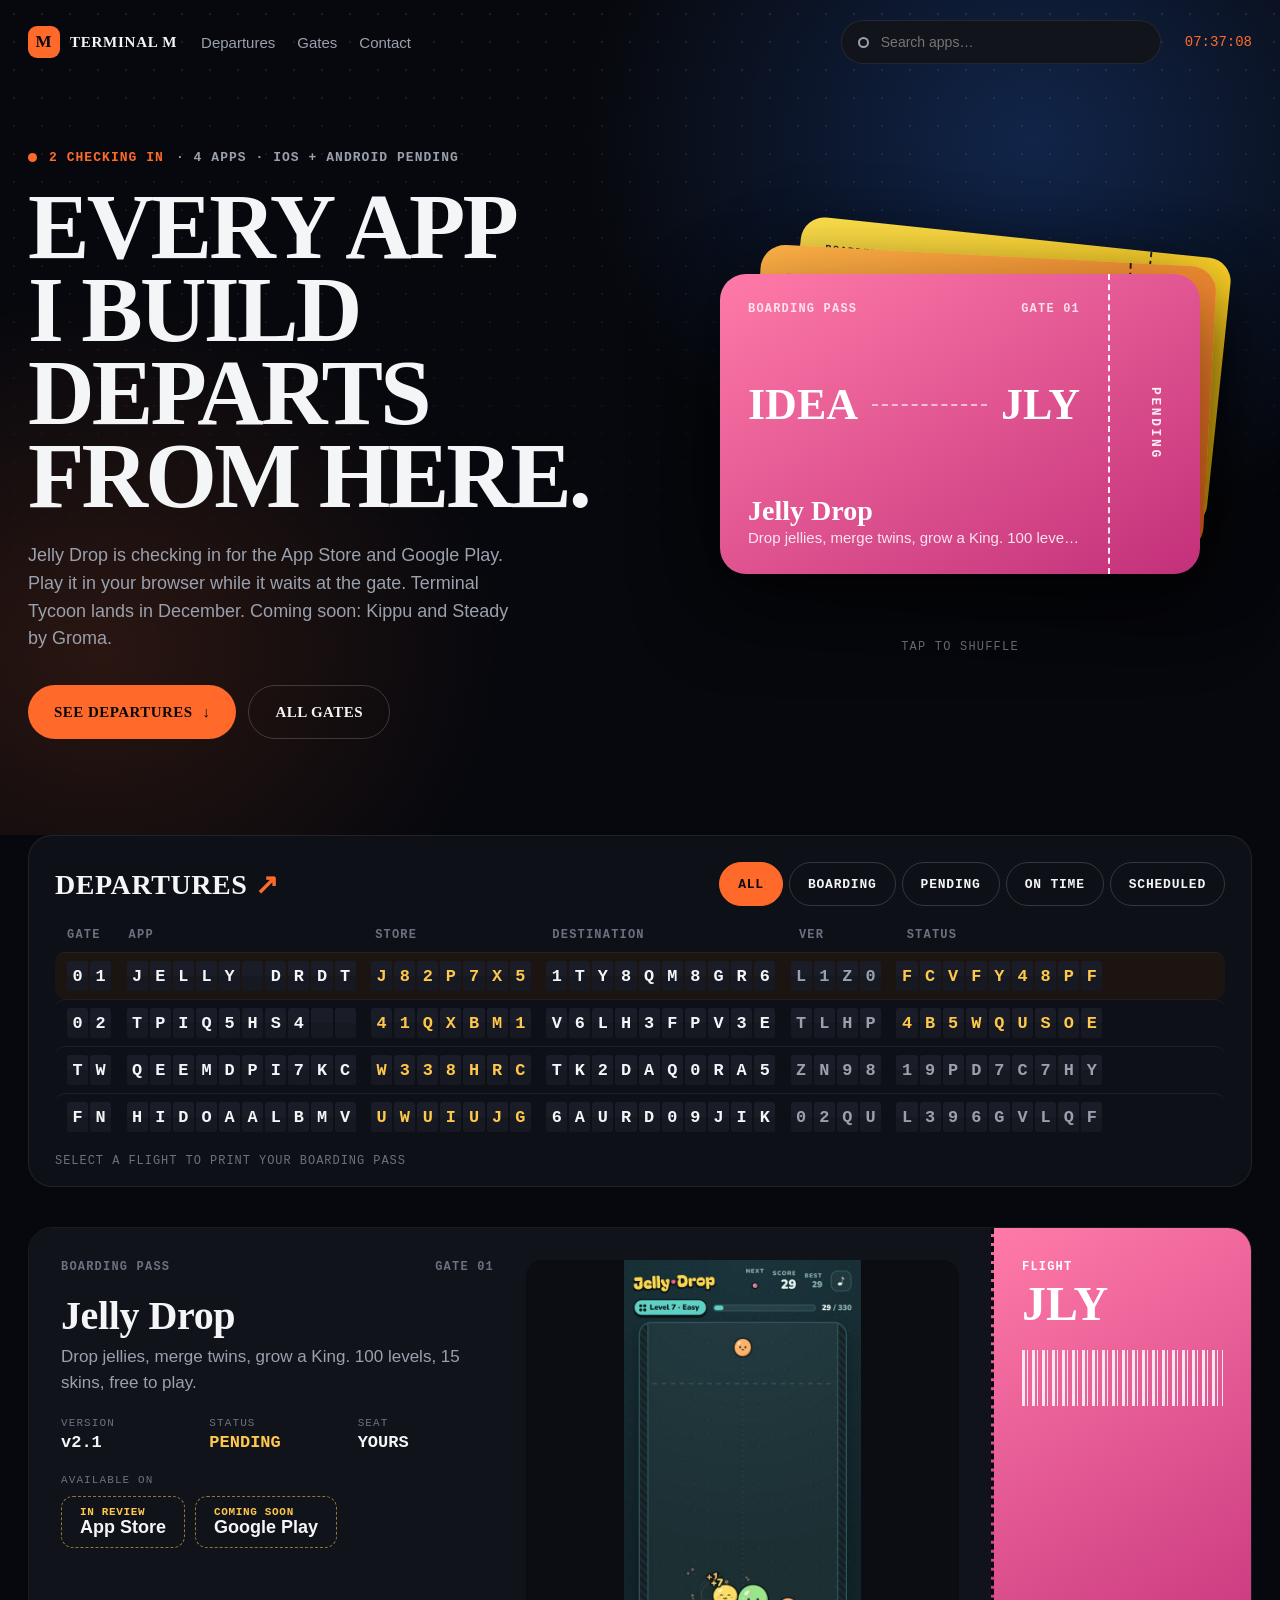
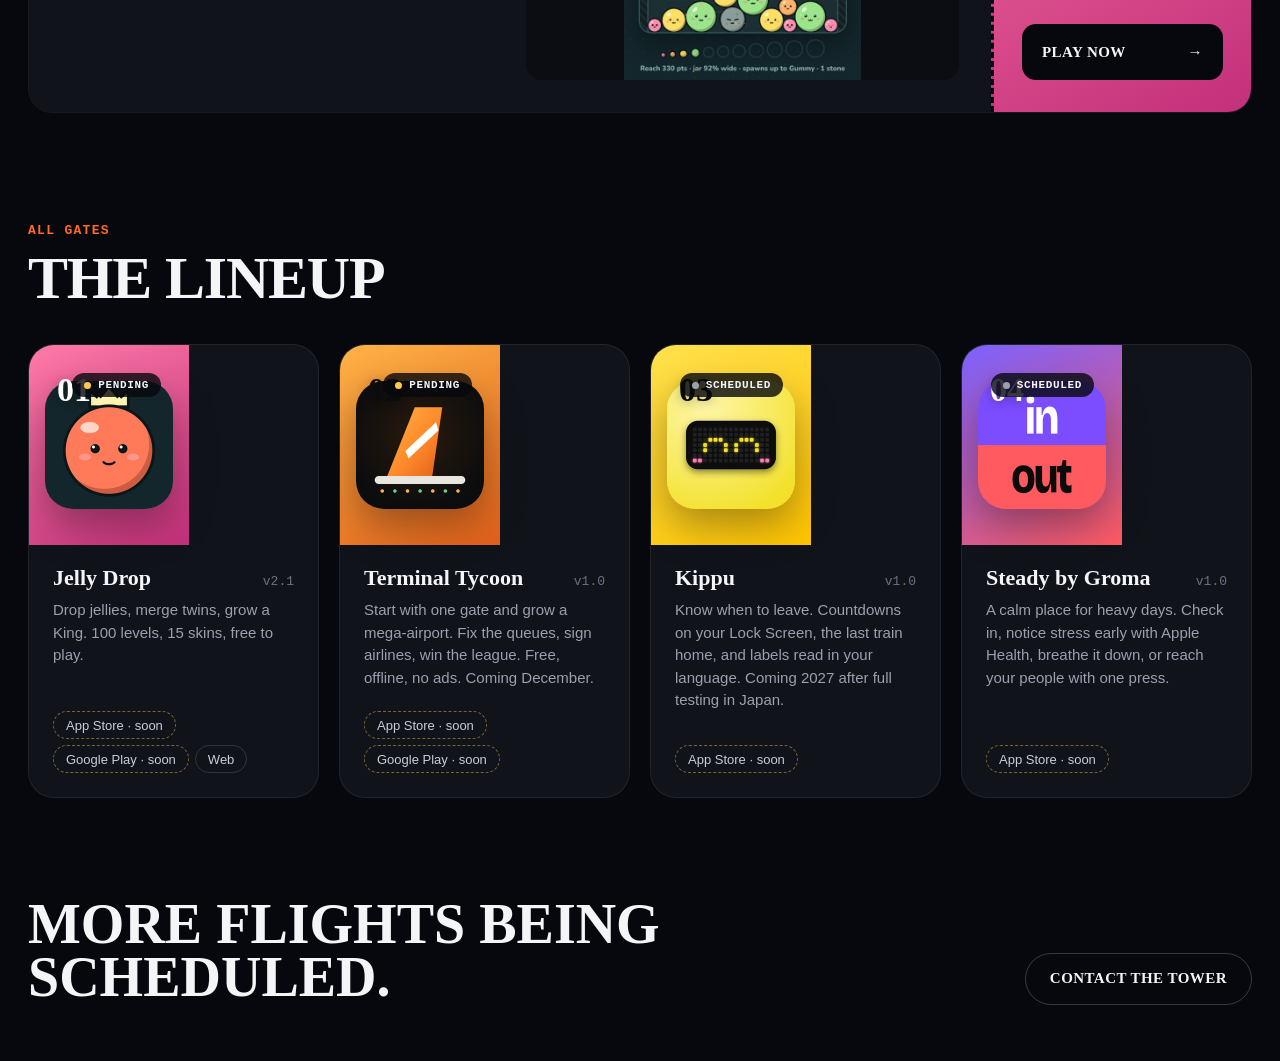
==== commit a0b5de5e: "Terminal Tycoon: play the journey Short on its boarding pass Co-Authored-By: Claude Opus 5.5 <norepl" ====
--- a/index.html
+++ b/index.html
@@ -3,7 +3,7 @@
 <head>
 <meta charset="utf-8">
 <meta name="viewport" content="width=device-width, initial-scale=1">
-<meta http-equiv="Content-Security-Policy" content="default-src 'none'; script-src 'self'; style-src 'self' https://fonts.googleapis.com; font-src https://fonts.gstatic.com; img-src 'self' data:; base-uri 'none'; object-src 'none'; form-action 'none'">
+<meta http-equiv="Content-Security-Policy" content="default-src 'none'; script-src 'self'; style-src 'self' https://fonts.googleapis.com; font-src https://fonts.gstatic.com; img-src 'self' data:; media-src 'self'; base-uri 'none'; object-src 'none'; form-action 'none'">
 <meta name="referrer" content="strict-origin-when-cross-origin">
 <meta name="color-scheme" content="dark">
 <meta name="theme-color" content="#07080d">
--- a/styles.css
+++ b/styles.css
@@ -103,12 +103,12 @@
 .store.pending small { color: #ffc84a; font-family: 'JetBrains Mono', monospace; letter-spacing: .06em; font-weight: 700; }
 .web-only { margin-top: 6px; font-weight: 700; font-size: 16px; font-family: 'JetBrains Mono', monospace; }
 .pass-shot { min-height: 260px; max-height: 420px; border-radius: 16px; overflow: hidden; background: #0b0d13; display: grid; place-items: center; }
-.pass-shot img { width: 100%; height: 100%; max-height: 420px; object-fit: contain; display: block; }
+.pass-shot img, .pass-shot video { width: 100%; height: 100%; max-height: 420px; object-fit: contain; display: block; }
 .pass-stub { flex: 0 1 260px; min-width: 220px; border-left: 3px dashed var(--bg); padding: 32px 28px; display: flex; flex-direction: column; justify-content: space-between; gap: 28px; }
 .stub-label { font-family: 'JetBrains Mono', monospace; font-size: 12px; font-weight: 700; letter-spacing: .1em; }
 .stub-code { font-family: Archivo; font-stretch: 125%; font-weight: 900; font-size: 48px; line-height: 1; margin-top: 6px; }
 .barcode { height: 56px; margin-top: 22px; opacity: .85; background: repeating-linear-gradient(90deg, currentColor 0 3px, transparent 3px 5px, currentColor 5px 6px, transparent 6px 10px); }
-.stub-cta { height: 56px; display: flex; align-items: center; justify-content: space-between; gap: 12px; padding: 0 20px; background: var(--bg); color: var(--text); font-family: Archivo; font-stretch: 112%; font-weight: 800; font-size: 15px; letter-spacing: .03em; border-radius: 14px; transition: transform .2s; }
+.stub-cta { height: 56px; display: flex; align-items: center; justify-content: space-between; gap: 12px; white-space: nowrap; padding: 0 20px; background: var(--bg); color: var(--text); font-family: Archivo; font-stretch: 112%; font-weight: 800; font-size: 15px; letter-spacing: .03em; border-radius: 14px; transition: transform .2s; }
 .stub-cta:hover { transform: translateX(4px); color: var(--accent); }
 
 /* The lineup */
